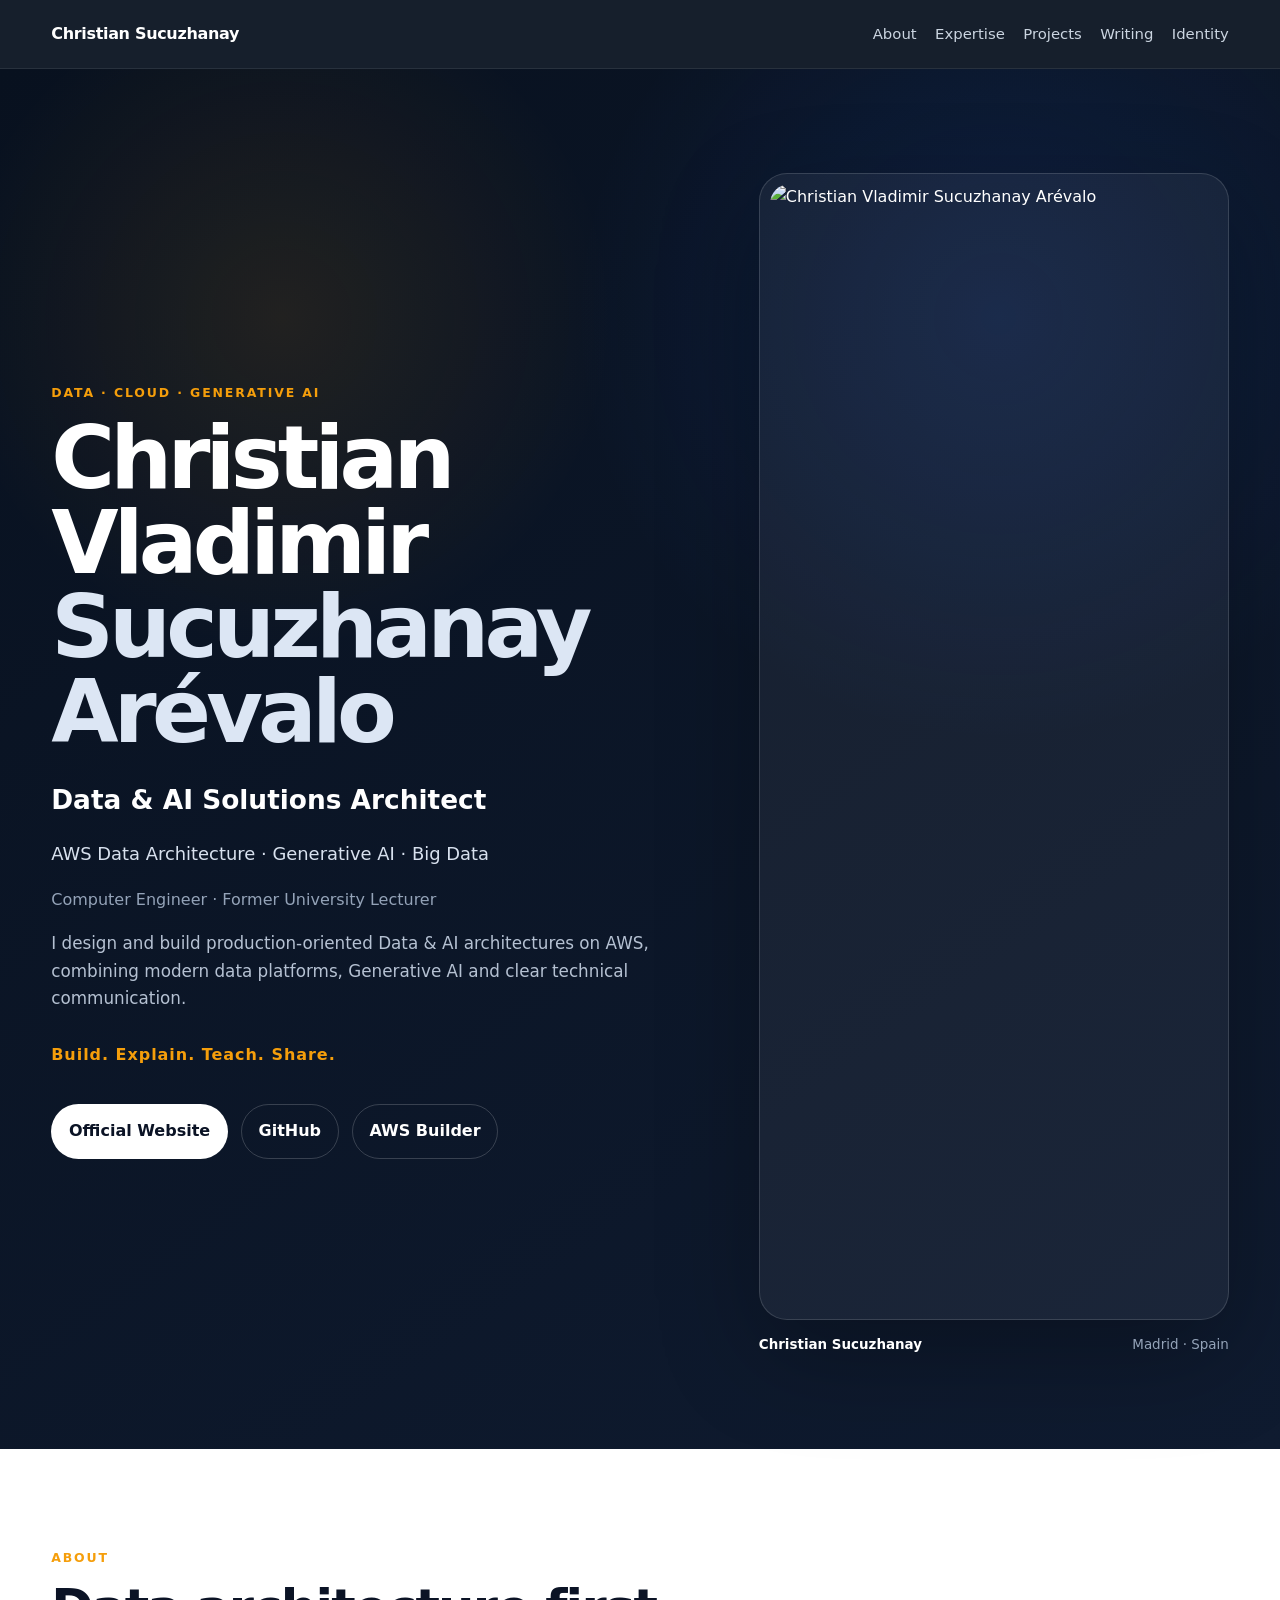
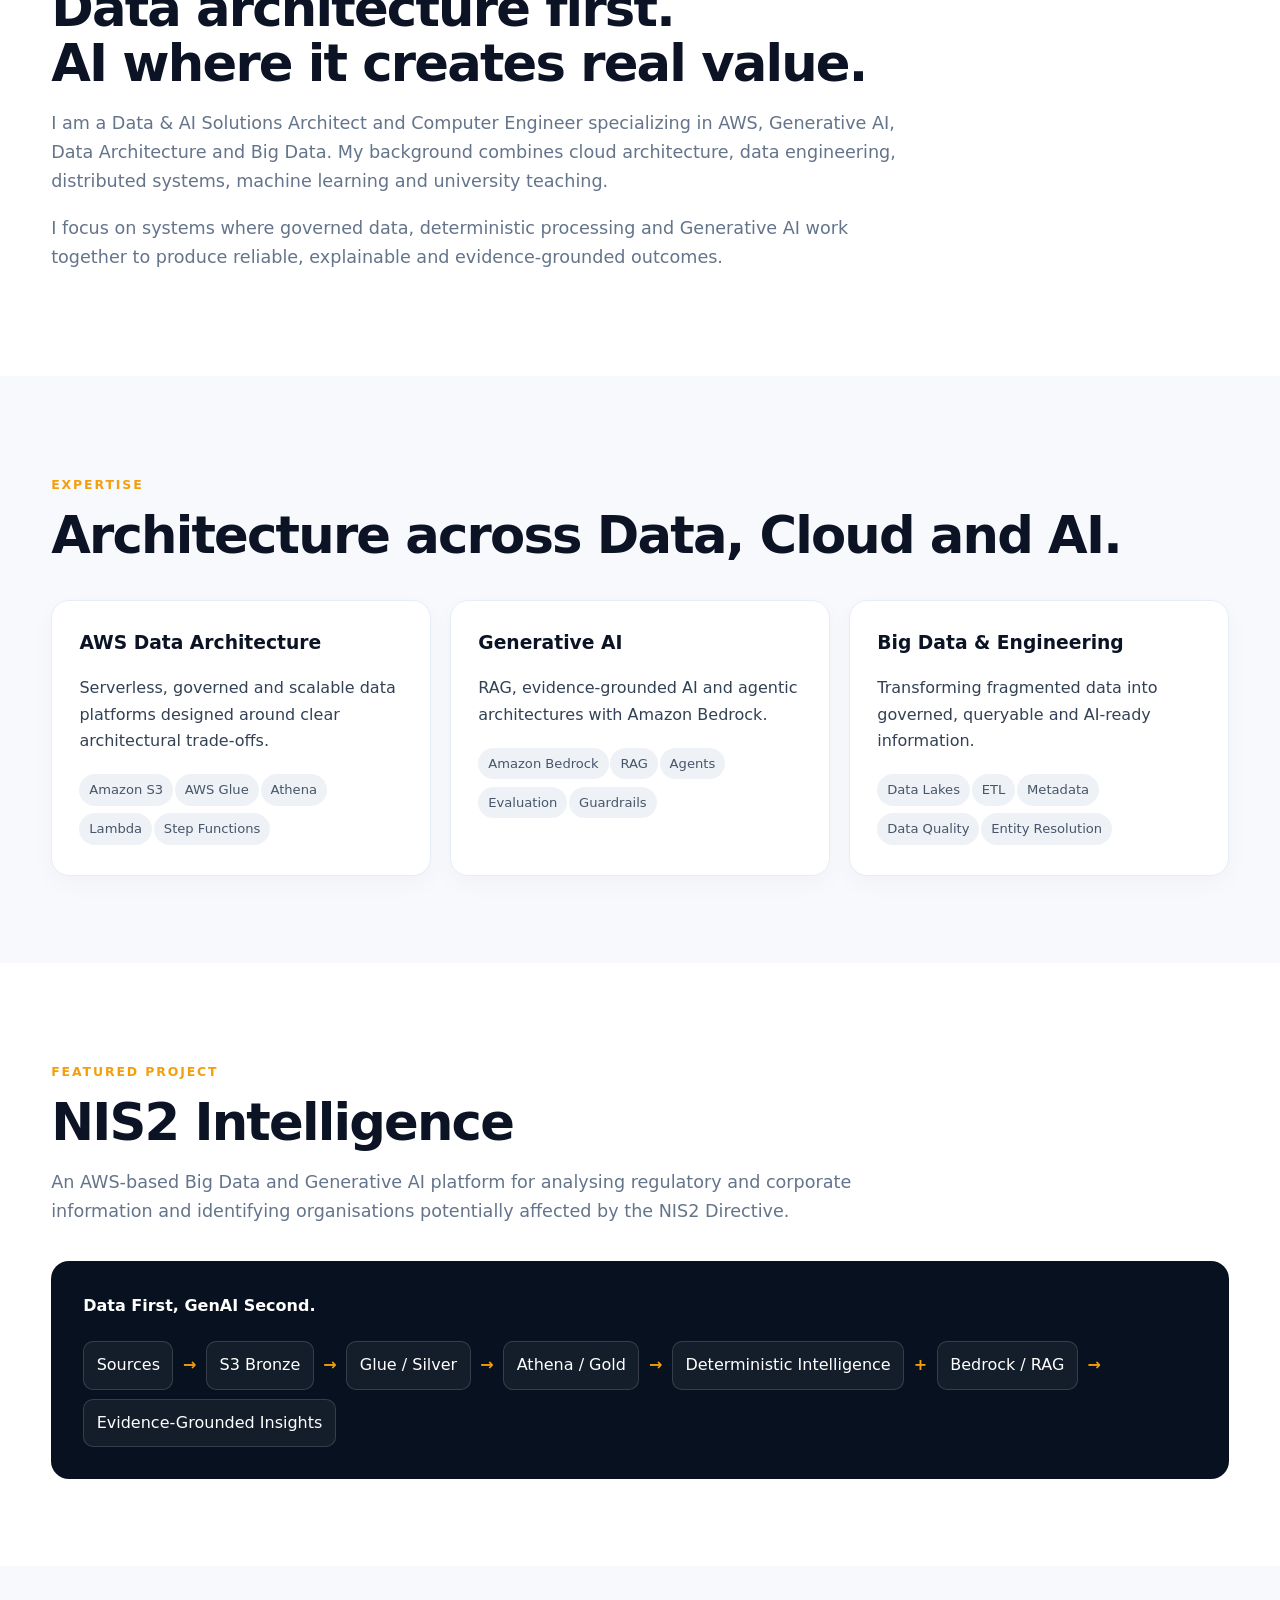
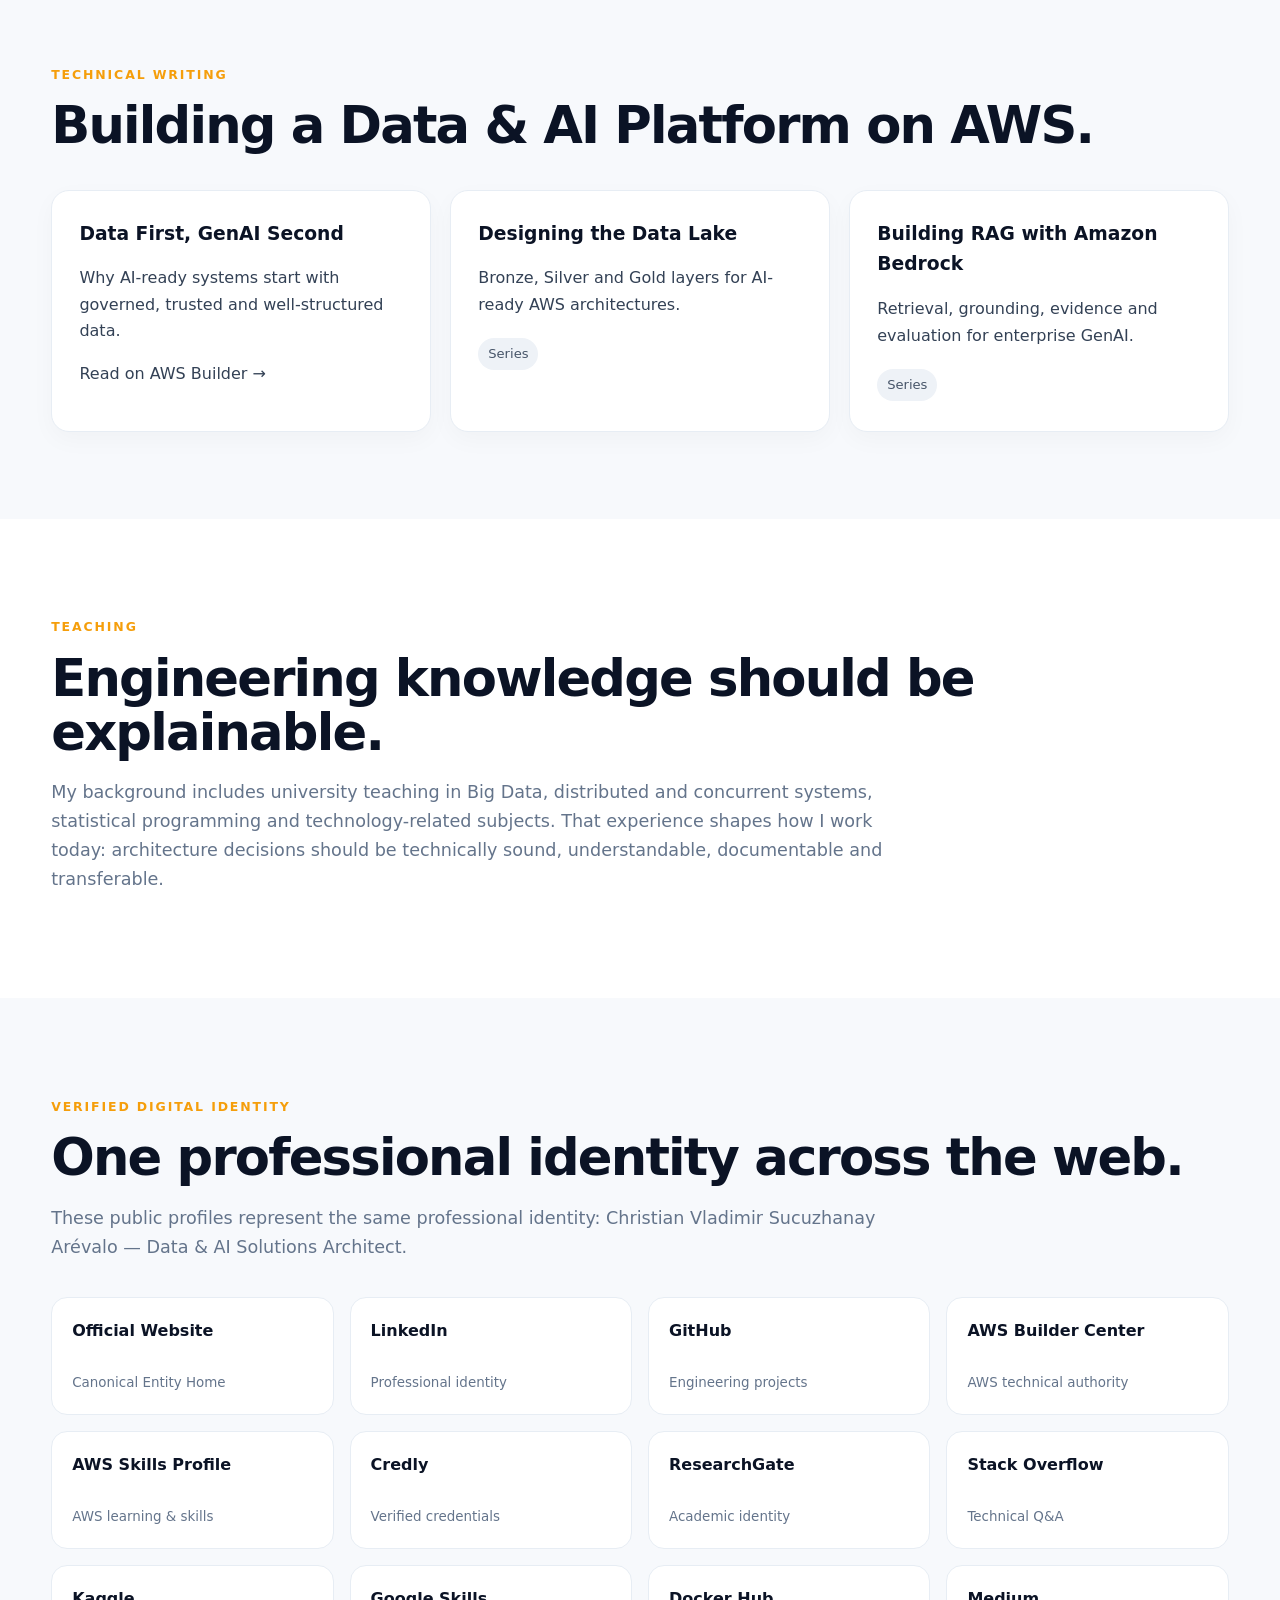
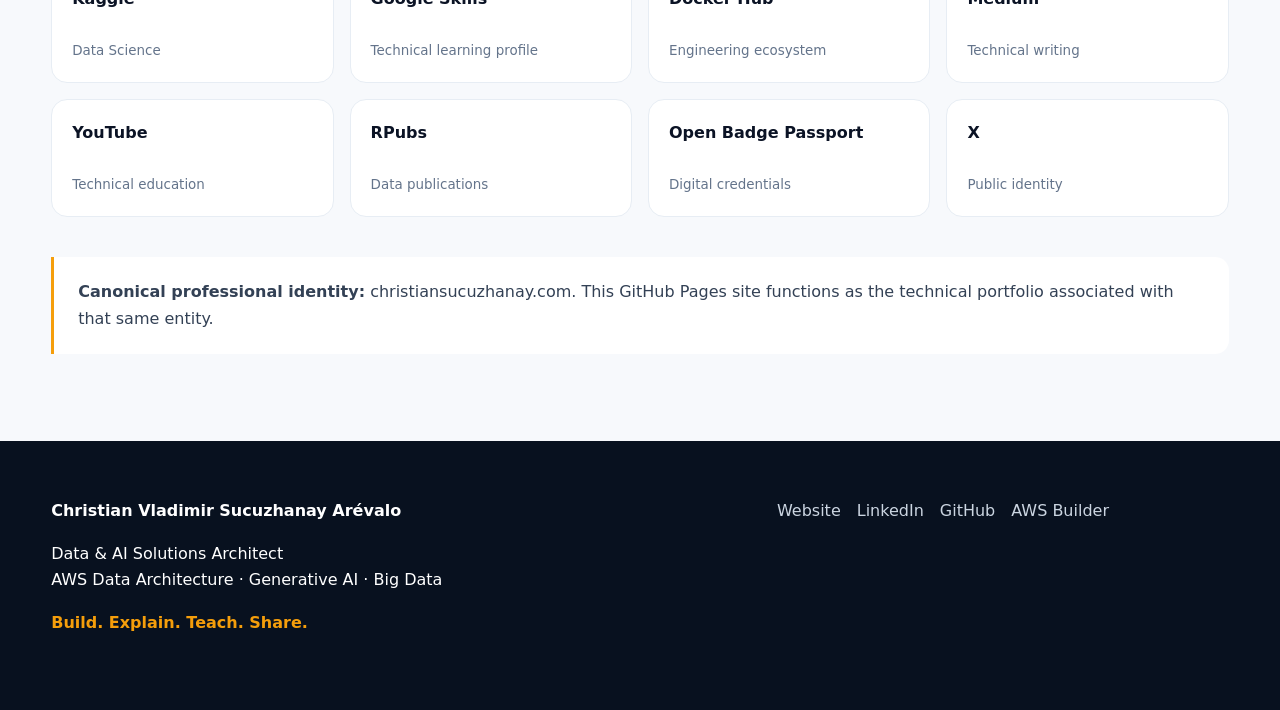
==== index.html @ d680e7bc "feat: build unified Data & AI identity homepage" ====
<!DOCTYPE html>
<html lang="en">
<head>
  <meta charset="utf-8">
  <meta name="viewport" content="width=device-width, initial-scale=1">
  <title>Christian Vladimir Sucuzhanay Arévalo | Data & AI Solutions Architect</title>
  <meta name="description" content="Christian Vladimir Sucuzhanay Arévalo is a Data & AI Solutions Architect specializing in AWS Data Architecture, Generative AI, Amazon Bedrock, Big Data and Data Engineering.">
  <meta name="author" content="Christian Vladimir Sucuzhanay Arévalo">
  <meta name="robots" content="index,follow,max-image-preview:large,max-snippet:-1,max-video-preview:-1">
  <meta name="theme-color" content="#08111f">
  <link rel="canonical" href="https://sukuzhanay.github.io/">
  <link rel="me" href="https://christiansucuzhanay.com/">

  <meta property="og:type" content="profile">
  <meta property="og:title" content="Christian Vladimir Sucuzhanay Arévalo | Data & AI Solutions Architect">
  <meta property="og:description" content="AWS Data Architecture · Generative AI · Big Data · Data Engineering · Amazon Bedrock · RAG">
  <meta property="og:url" content="https://sukuzhanay.github.io/">
  <meta property="og:site_name" content="Christian Sucuzhanay — Data & AI Engineering">
  <meta property="og:image" content="https://github.com/sukuzhanay.png?size=1200">
  <meta property="og:image:alt" content="Christian Vladimir Sucuzhanay Arévalo">

  <meta name="twitter:card" content="summary_large_image">
  <meta name="twitter:title" content="Christian Vladimir Sucuzhanay Arévalo | Data & AI Solutions Architect">
  <meta name="twitter:description" content="AWS Data Architecture | Generative AI | Big Data | Former University Lecturer">
  <meta name="twitter:image" content="https://github.com/sukuzhanay.png?size=1200">

  <script type="application/ld+json">
  {
    "@context": "https://schema.org",
    "@graph": [
      {
        "@type": "WebSite",
        "@id": "https://sukuzhanay.github.io/#website",
        "url": "https://sukuzhanay.github.io/",
        "name": "Christian Sucuzhanay — Data & AI Engineering",
        "description": "Technical portfolio of Christian Vladimir Sucuzhanay Arévalo focused on AWS, Data Architecture, Generative AI and Big Data.",
        "publisher": { "@id": "https://christiansucuzhanay.com/#person" }
      },
      {
        "@type": "ProfilePage",
        "@id": "https://sukuzhanay.github.io/#profilepage",
        "url": "https://sukuzhanay.github.io/",
        "name": "Christian Vladimir Sucuzhanay Arévalo — Data & AI Engineering Portfolio",
        "description": "Technical profile and engineering portfolio of Christian Vladimir Sucuzhanay Arévalo.",
        "dateModified": "2026-09-09",
        "mainEntity": { "@id": "https://christiansucuzhanay.com/#person" },
        "isPartOf": { "@id": "https://sukuzhanay.github.io/#website" }
      },
      {
        "@type": "Person",
        "@id": "https://christiansucuzhanay.com/#person",
        "name": "Christian Vladimir Sucuzhanay Arévalo",
        "alternateName": [
          "Christian Vladimir Sucuzhanay Arevalo",
          "Christian Sucuzhanay Arévalo",
          "Christian Sucuzhanay Arevalo",
          "Christian Vladimir Sucuzhanay",
          "Christian Sucuzhanay",
          "Christian V. Sucuzhanay"
        ],
        "url": "https://christiansucuzhanay.com/",
        "image": "https://github.com/sukuzhanay.png?size=1200",
        "jobTitle": "Data & AI Solutions Architect",
        "description": "Data & AI Solutions Architect and Computer Engineer specializing in AWS Data Architecture, Generative AI, Amazon Bedrock, Big Data and Data Engineering. Former University Lecturer.",
        "knowsAbout": [
          "Amazon Web Services",
          "AWS Data Architecture",
          "Generative AI",
          "Amazon Bedrock",
          "Retrieval-Augmented Generation",
          "Agentic AI",
          "Big Data",
          "Data Architecture",
          "Data Engineering",
          "Cloud Architecture",
          "Serverless Architecture",
          "Machine Learning",
          "Distributed Systems",
          "Data Lakes",
          "NIS2",
          "Regulatory Intelligence",
          "AI Governance"
        ],
        "sameAs": [
          "https://www.linkedin.com/in/sucuzhanay",
          "https://github.com/sukuzhanay",
          "https://builder.aws.com/community/@sucuzhanay",
          "https://skillsprofile.skillbuilder.aws/user/sucuzhanay",
          "https://www.credly.com/users/christian-vladimir-sucuzhanay-arevalo/badges/credly",
          "https://openbadgepassport.com/app/profile/230270",
          "https://www.researchgate.net/profile/Christian-Sucuzhanay-Arevalo",
          "https://www.kaggle.com/sukuzhanay",
          "https://stackoverflow.com/users/6025932/christian-vladimir-sucuzhanay",
          "https://www.skills.google/public_profiles/c094dd66-f266-4f77-a808-a0601b187009",
          "https://hub.docker.com/u/sukuzhanay",
          "https://rpubs.com/christian_sucuzhanay",
          "https://medium.com/@sukuzhanay",
          "https://x.com/sukuzhanay",
          "https://www.youtube.com/@ChristianSukuzhanay"
        ],
        "subjectOf": {
          "@type": "Article",
          "headline": "Data First, GenAI Second: Building AI-Ready Data on AWS",
          "url": "https://builder.aws.com/content/3J5AXToJRysJjuV39GAWCt1XKUw/data-first-genai-second-building-ai-ready-data-on-aws"
        }
      }
    ]
  }
  </script>

  <style>
    :root {
      --navy:#08111f; --navy2:#0f1b30; --ink:#0b1325; --text:#334155;
      --muted:#64748b; --line:#e7edf4; --soft:#f7f9fc; --white:#fff; --accent:#f59e0b;
      --radius:18px; --shadow:0 18px 55px rgba(8,17,31,.08);
    }
    *{box-sizing:border-box} html{scroll-behavior:smooth} body{margin:0;font-family:Inter,ui-sans-serif,system-ui,-apple-system,BlinkMacSystemFont,"Segoe UI",sans-serif;color:var(--text);background:var(--white);line-height:1.65}
    a{color:inherit;text-decoration:none} a:hover{text-decoration:underline;text-underline-offset:4px}.container{width:min(1180px,92%);margin:auto}
    .topbar{position:sticky;top:0;z-index:100;background:rgba(8,17,31,.94);backdrop-filter:blur(16px);border-bottom:1px solid rgba(255,255,255,.08)}
    .nav{min-height:68px;display:flex;align-items:center;justify-content:space-between;gap:2rem}.brand{color:#fff;font-weight:800;letter-spacing:-.02em}.nav-links{display:flex;gap:1.15rem;color:#cbd5e1;font-size:.93rem}
    .hero{color:#fff;background:radial-gradient(circle at 78% 18%,rgba(37,99,235,.14),transparent 28%),radial-gradient(circle at 22% 18%,rgba(245,158,11,.10),transparent 22%),linear-gradient(145deg,#08111f,#0f1b30);padding:6.5rem 0 5.8rem}
    .hero-grid{display:grid;grid-template-columns:1.15fr .85fr;gap:5rem;align-items:center}.eyebrow,.section-label{color:var(--accent);font-size:.78rem;font-weight:800;letter-spacing:.15em;text-transform:uppercase}
    h1{margin:.8rem 0 1.5rem;font-size:clamp(3.2rem,6.8vw,6.4rem);line-height:.97;letter-spacing:-.055em}h1 span{color:#dce6f4}.hero-title{margin:0;font-size:1.65rem;font-weight:800}.hero-specialisms{font-size:1.12rem;color:#d8e1ee}.hero-context{color:#94a3b8}.hero-intro{max-width:720px;color:#b5c1d2;font-size:1.05rem}.tagline{margin-top:1.8rem;color:var(--accent);font-weight:800;letter-spacing:.06em}
    .actions{display:flex;flex-wrap:wrap;gap:.8rem;margin-top:2.2rem}.btn{display:inline-flex;align-items:center;padding:.85rem 1.05rem;border-radius:999px;font-weight:750;border:1px solid rgba(255,255,255,.18)}.primary{background:#fff;color:var(--ink)}.secondary{color:#fff}
    .portrait{max-width:470px;justify-self:end}.portrait-frame{padding:10px;border-radius:28px;background:rgba(255,255,255,.05);border:1px solid rgba(255,255,255,.14);box-shadow:0 35px 100px rgba(0,0,0,.28)}.portrait-frame img{width:100%;aspect-ratio:4/5;object-fit:cover;object-position:center;border-radius:20px;display:block}.caption{display:flex;justify-content:space-between;margin-top:.9rem;font-size:.84rem;color:#94a3b8}.caption strong{color:#fff}
    section{padding:5.4rem 0}.soft{background:var(--soft)}h2{margin:.55rem 0 1.2rem;color:var(--ink);font-size:clamp(2rem,4vw,3.3rem);line-height:1.06;letter-spacing:-.035em}.lead{max-width:860px;color:var(--muted);font-size:1.1rem}
    .grid3{display:grid;grid-template-columns:repeat(3,1fr);gap:1.2rem;margin-top:2.4rem}.card{background:#fff;border:1px solid var(--line);border-radius:var(--radius);padding:1.7rem;box-shadow:0 8px 25px rgba(8,17,31,.03)}.card h3{margin:0 0 .7rem;color:var(--ink)}.pill{display:inline-block;margin:.22rem .12rem .22rem 0;padding:.32rem .62rem;border-radius:999px;background:#eef2f7;color:#475569;font-size:.82rem}
    .architecture{margin-top:2.2rem;padding:2rem;border-radius:var(--radius);background:var(--navy);color:#fff}.pipeline{display:flex;flex-wrap:wrap;align-items:center;gap:.6rem;margin-top:1.35rem}.node{padding:.62rem .78rem;border:1px solid rgba(255,255,255,.15);border-radius:10px;background:rgba(255,255,255,.05)}.arrow{color:var(--accent);font-weight:900}
    .identity-grid{display:grid;grid-template-columns:repeat(4,1fr);gap:1rem;margin-top:2.2rem}.identity-grid a{min-height:118px;padding:1.25rem;display:flex;flex-direction:column;justify-content:space-between;background:#fff;border:1px solid var(--line);border-radius:16px;transition:.16s ease}.identity-grid a:hover{transform:translateY(-3px);box-shadow:var(--shadow);text-decoration:none}.identity-grid strong{color:var(--ink)}.identity-grid span{color:var(--muted);font-size:.84rem}
    .identity-note{margin-top:2.5rem;padding:1.4rem 1.5rem;border-left:3px solid var(--accent);background:#fff;border-radius:0 14px 14px 0}
    footer{padding:3.6rem 0;background:#08111f;color:#fff}.footer-grid{display:grid;grid-template-columns:1.2fr .8fr;gap:3rem}.footer-links{display:flex;flex-wrap:wrap;gap:1rem;color:#cbd5e1}
    @media(max-width:900px){.hero-grid,.grid3,.identity-grid,.footer-grid{grid-template-columns:1fr}.portrait{justify-self:start;max-width:420px}.nav-links{display:none}.hero{padding-top:4.5rem}}
  </style>
</head>
<body>
<header class="topbar">
  <div class="container nav">
    <a class="brand" href="https://christiansucuzhanay.com/" rel="me">Christian Sucuzhanay</a>
    <nav class="nav-links" aria-label="Primary navigation">
      <a href="#about">About</a><a href="#expertise">Expertise</a><a href="#projects">Projects</a><a href="#writing">Writing</a><a href="#identity">Identity</a>
    </nav>
  </div>
</header>

<main>
<section class="hero">
  <div class="container hero-grid">
    <div>
      <p class="eyebrow">Data · Cloud · Generative AI</p>
      <h1>Christian Vladimir<br><span>Sucuzhanay Arévalo</span></h1>
      <p class="hero-title">Data & AI Solutions Architect</p>
      <p class="hero-specialisms">AWS Data Architecture · Generative AI · Big Data</p>
      <p class="hero-context">Computer Engineer · Former University Lecturer</p>
      <p class="hero-intro">I design and build production-oriented Data & AI architectures on AWS, combining modern data platforms, Generative AI and clear technical communication.</p>
      <p class="tagline">Build. Explain. Teach. Share.</p>
      <div class="actions">
        <a class="btn primary" href="https://christiansucuzhanay.com/" rel="me">Official Website</a>
        <a class="btn secondary" href="https://github.com/sukuzhanay" rel="me">GitHub</a>
        <a class="btn secondary" href="https://builder.aws.com/community/@sucuzhanay" rel="me">AWS Builder</a>
      </div>
    </div>
    <aside class="portrait" aria-label="Profile portrait">
      <div class="portrait-frame"><img src="https://github.com/sukuzhanay.png?size=900" alt="Christian Vladimir Sucuzhanay Arévalo" width="900" height="1125" fetchpriority="high" decoding="async"></div>
      <div class="caption"><strong>Christian Sucuzhanay</strong><span>Madrid · Spain</span></div>
    </aside>
  </div>
</section>

<section id="about">
  <div class="container">
    <p class="section-label">About</p>
    <h2>Data architecture first.<br>AI where it creates real value.</h2>
    <p class="lead">I am a Data & AI Solutions Architect and Computer Engineer specializing in AWS, Generative AI, Data Architecture and Big Data. My background combines cloud architecture, data engineering, distributed systems, machine learning and university teaching.</p>
    <p class="lead">I focus on systems where governed data, deterministic processing and Generative AI work together to produce reliable, explainable and evidence-grounded outcomes.</p>
  </div>
</section>

<section id="expertise" class="soft">
  <div class="container">
    <p class="section-label">Expertise</p>
    <h2>Architecture across Data, Cloud and AI.</h2>
    <div class="grid3">
      <article class="card"><h3>AWS Data Architecture</h3><p>Serverless, governed and scalable data platforms designed around clear architectural trade-offs.</p><span class="pill">Amazon S3</span><span class="pill">AWS Glue</span><span class="pill">Athena</span><span class="pill">Lambda</span><span class="pill">Step Functions</span></article>
      <article class="card"><h3>Generative AI</h3><p>RAG, evidence-grounded AI and agentic architectures with Amazon Bedrock.</p><span class="pill">Amazon Bedrock</span><span class="pill">RAG</span><span class="pill">Agents</span><span class="pill">Evaluation</span><span class="pill">Guardrails</span></article>
      <article class="card"><h3>Big Data & Engineering</h3><p>Transforming fragmented data into governed, queryable and AI-ready information.</p><span class="pill">Data Lakes</span><span class="pill">ETL</span><span class="pill">Metadata</span><span class="pill">Data Quality</span><span class="pill">Entity Resolution</span></article>
    </div>
  </div>
</section>

<section id="projects">
  <div class="container">
    <p class="section-label">Featured Project</p>
    <h2>NIS2 Intelligence</h2>
    <p class="lead">An AWS-based Big Data and Generative AI platform for analysing regulatory and corporate information and identifying organisations potentially affected by the NIS2 Directive.</p>
    <div class="architecture"><strong>Data First, GenAI Second.</strong><div class="pipeline"><span class="node">Sources</span><span class="arrow">→</span><span class="node">S3 Bronze</span><span class="arrow">→</span><span class="node">Glue / Silver</span><span class="arrow">→</span><span class="node">Athena / Gold</span><span class="arrow">→</span><span class="node">Deterministic Intelligence</span><span class="arrow">+</span><span class="node">Bedrock / RAG</span><span class="arrow">→</span><span class="node">Evidence-Grounded Insights</span></div></div>
  </div>
</section>

<section id="writing" class="soft">
  <div class="container">
    <p class="section-label">Technical Writing</p>
    <h2>Building a Data & AI Platform on AWS.</h2>
    <div class="grid3">
      <article class="card"><h3>Data First, GenAI Second</h3><p>Why AI-ready systems start with governed, trusted and well-structured data.</p><a href="https://builder.aws.com/content/3J5AXToJRysJjuV39GAWCt1XKUw/data-first-genai-second-building-ai-ready-data-on-aws">Read on AWS Builder →</a></article>
      <article class="card"><h3>Designing the Data Lake</h3><p>Bronze, Silver and Gold layers for AI-ready AWS architectures.</p><span class="pill">Series</span></article>
      <article class="card"><h3>Building RAG with Amazon Bedrock</h3><p>Retrieval, grounding, evidence and evaluation for enterprise GenAI.</p><span class="pill">Series</span></article>
    </div>
  </div>
</section>

<section>
  <div class="container">
    <p class="section-label">Teaching</p>
    <h2>Engineering knowledge should be explainable.</h2>
    <p class="lead">My background includes university teaching in Big Data, distributed and concurrent systems, statistical programming and technology-related subjects. That experience shapes how I work today: architecture decisions should be technically sound, understandable, documentable and transferable.</p>
  </div>
</section>

<section id="identity" class="soft">
  <div class="container">
    <p class="section-label">Verified Digital Identity</p>
    <h2>One professional identity across the web.</h2>
    <p class="lead">These public profiles represent the same professional identity: Christian Vladimir Sucuzhanay Arévalo — Data & AI Solutions Architect.</p>
    <div class="identity-grid">
      <a href="https://christiansucuzhanay.com/" rel="me"><strong>Official Website</strong><span>Canonical Entity Home</span></a>
      <a href="https://www.linkedin.com/in/sucuzhanay" rel="me"><strong>LinkedIn</strong><span>Professional identity</span></a>
      <a href="https://github.com/sukuzhanay" rel="me"><strong>GitHub</strong><span>Engineering projects</span></a>
      <a href="https://builder.aws.com/community/@sucuzhanay" rel="me"><strong>AWS Builder Center</strong><span>AWS technical authority</span></a>
      <a href="https://skillsprofile.skillbuilder.aws/user/sucuzhanay" rel="me"><strong>AWS Skills Profile</strong><span>AWS learning & skills</span></a>
      <a href="https://www.credly.com/users/christian-vladimir-sucuzhanay-arevalo/badges/credly" rel="me"><strong>Credly</strong><span>Verified credentials</span></a>
      <a href="https://www.researchgate.net/profile/Christian-Sucuzhanay-Arevalo" rel="me"><strong>ResearchGate</strong><span>Academic identity</span></a>
      <a href="https://stackoverflow.com/users/6025932/christian-vladimir-sucuzhanay" rel="me"><strong>Stack Overflow</strong><span>Technical Q&A</span></a>
      <a href="https://www.kaggle.com/sukuzhanay" rel="me"><strong>Kaggle</strong><span>Data Science</span></a>
      <a href="https://www.skills.google/public_profiles/c094dd66-f266-4f77-a808-a0601b187009" rel="me"><strong>Google Skills</strong><span>Technical learning profile</span></a>
      <a href="https://hub.docker.com/u/sukuzhanay" rel="me"><strong>Docker Hub</strong><span>Engineering ecosystem</span></a>
      <a href="https://medium.com/@sukuzhanay" rel="me"><strong>Medium</strong><span>Technical writing</span></a>
      <a href="https://www.youtube.com/@ChristianSukuzhanay" rel="me"><strong>YouTube</strong><span>Technical education</span></a>
      <a href="https://rpubs.com/christian_sucuzhanay" rel="me"><strong>RPubs</strong><span>Data publications</span></a>
      <a href="https://openbadgepassport.com/app/profile/230270" rel="me"><strong>Open Badge Passport</strong><span>Digital credentials</span></a>
      <a href="https://x.com/sukuzhanay" rel="me"><strong>X</strong><span>Public identity</span></a>
    </div>
    <div class="identity-note"><strong>Canonical professional identity:</strong> <a href="https://christiansucuzhanay.com/" rel="me">christiansucuzhanay.com</a>. This GitHub Pages site functions as the technical portfolio associated with that same entity.</div>
  </div>
</section>
</main>

<footer>
  <div class="container footer-grid">
    <div><strong>Christian Vladimir Sucuzhanay Arévalo</strong><p>Data & AI Solutions Architect<br>AWS Data Architecture · Generative AI · Big Data</p><p style="color:#f59e0b;font-weight:800">Build. Explain. Teach. Share.</p></div>
    <div class="footer-links"><a href="https://christiansucuzhanay.com/" rel="me">Website</a><a href="https://www.linkedin.com/in/sucuzhanay" rel="me">LinkedIn</a><a href="https://github.com/sukuzhanay" rel="me">GitHub</a><a href="https://builder.aws.com/community/@sucuzhanay" rel="me">AWS Builder</a></div>
  </div>
</footer>
</body>
</html>
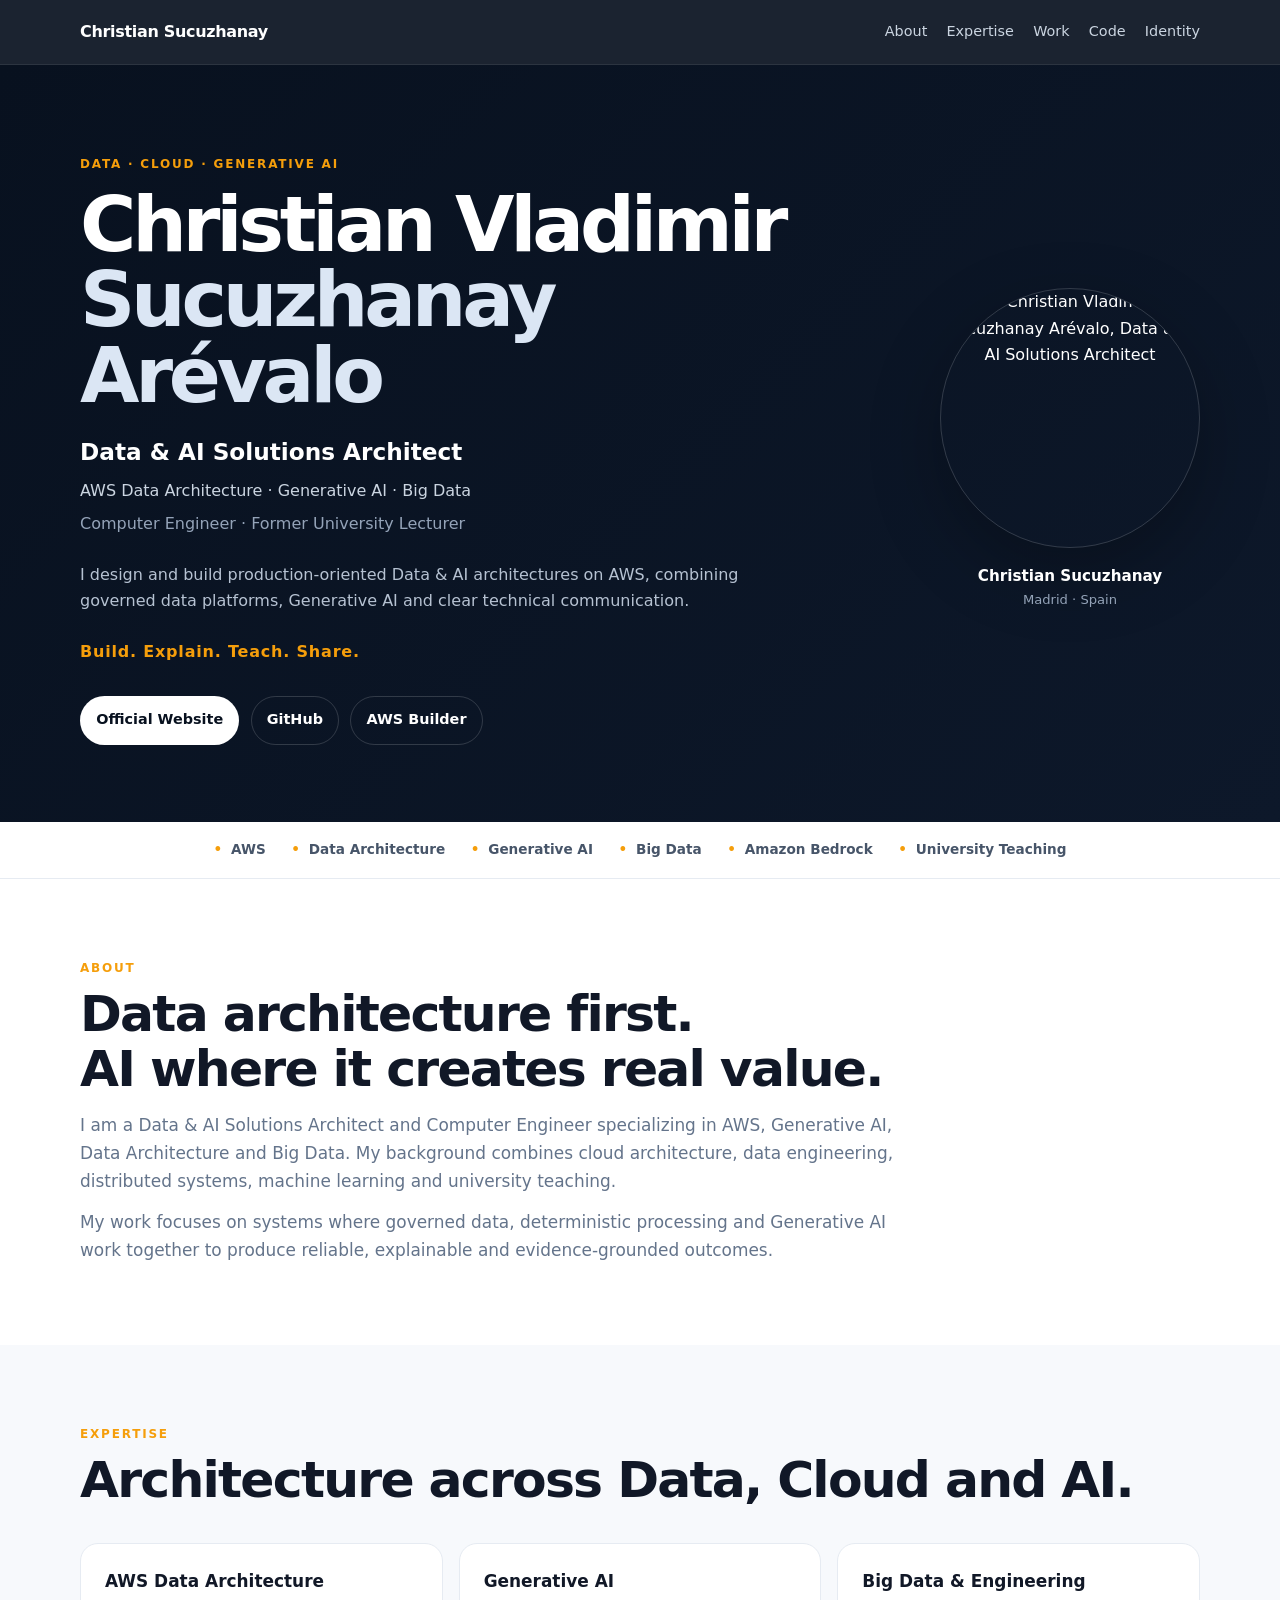
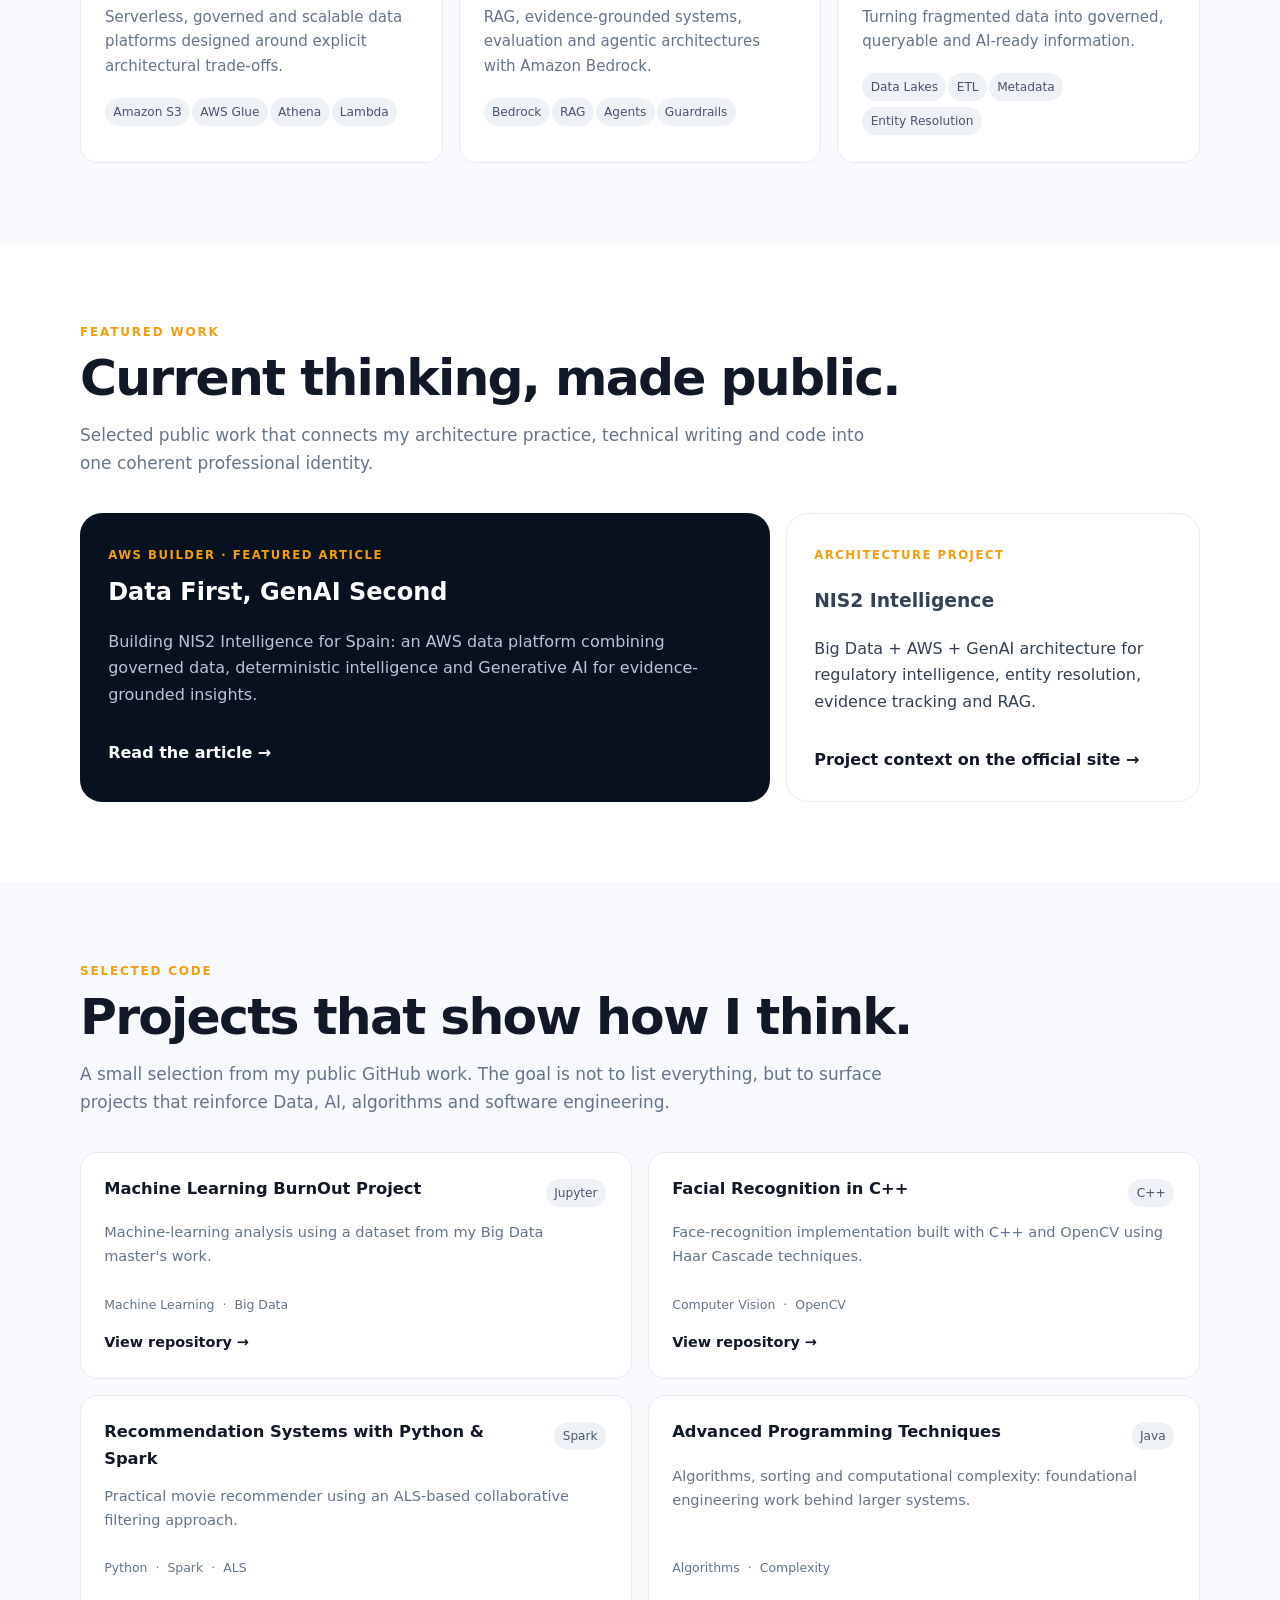
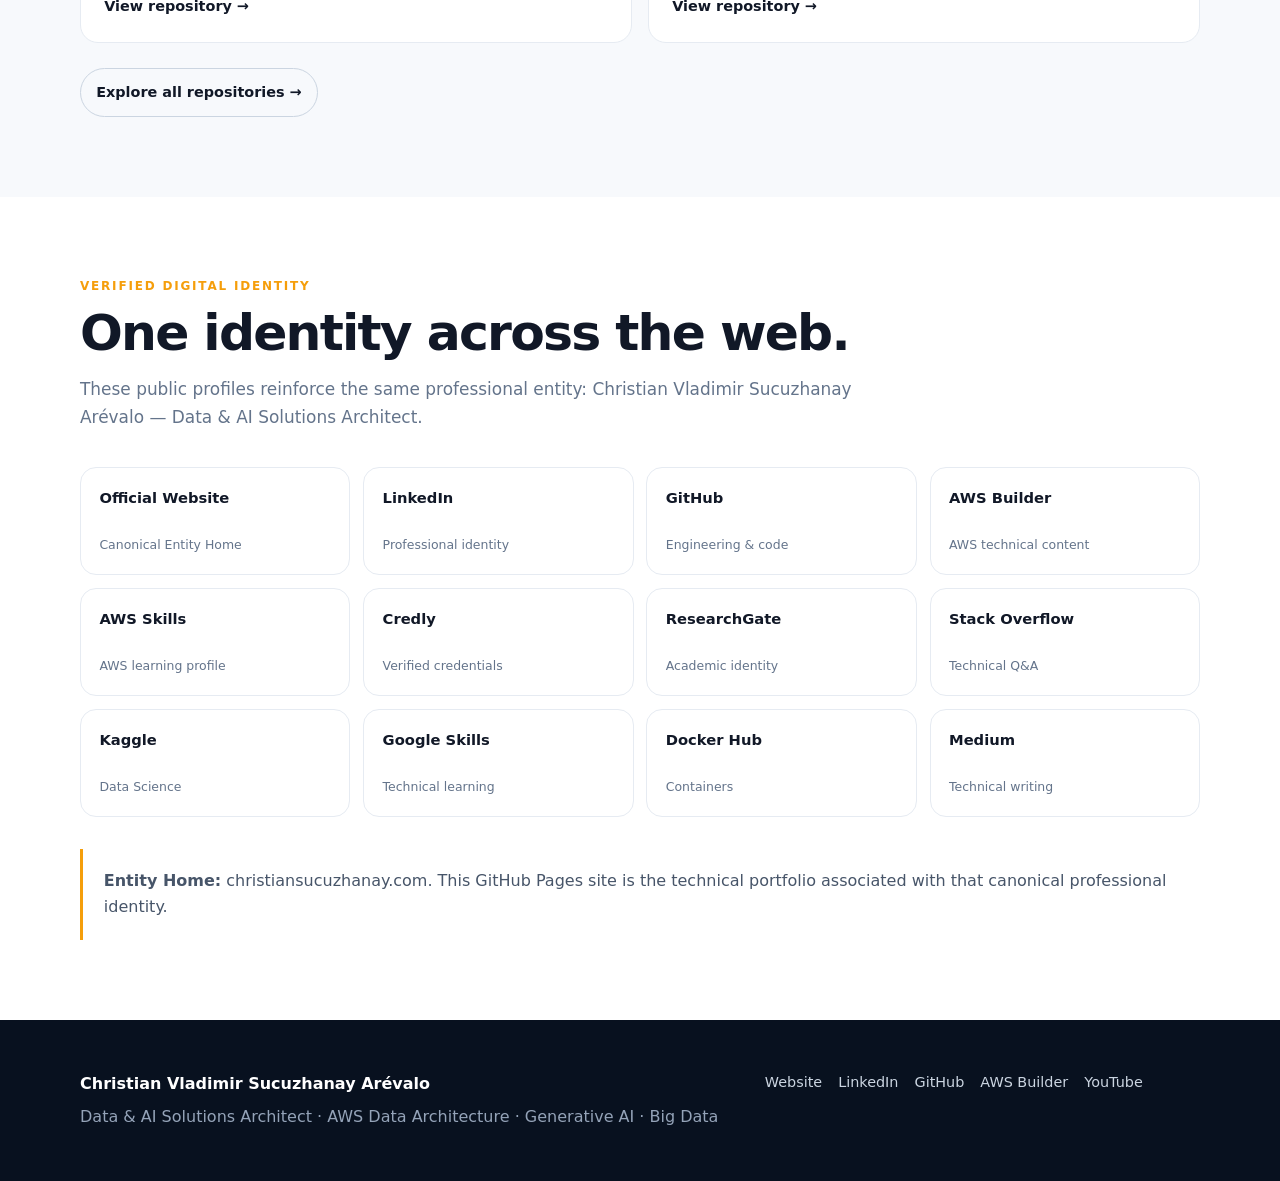
==== commit 34f64b6d: "feat: refine portfolio for entity SEO and cross-link authority" ====
--- a/index.html
+++ b/index.html
@@ -4,25 +4,28 @@
   <meta charset="utf-8">
   <meta name="viewport" content="width=device-width, initial-scale=1">
   <title>Christian Vladimir Sucuzhanay Arévalo | Data & AI Solutions Architect</title>
-  <meta name="description" content="Christian Vladimir Sucuzhanay Arévalo is a Data & AI Solutions Architect specializing in AWS Data Architecture, Generative AI, Amazon Bedrock, Big Data and Data Engineering.">
+  <meta name="description" content="Technical portfolio of Christian Vladimir Sucuzhanay Arévalo, Data & AI Solutions Architect focused on AWS Data Architecture, Generative AI, Amazon Bedrock, Big Data and Data Engineering.">
   <meta name="author" content="Christian Vladimir Sucuzhanay Arévalo">
   <meta name="robots" content="index,follow,max-image-preview:large,max-snippet:-1,max-video-preview:-1">
   <meta name="theme-color" content="#08111f">
+  <meta name="color-scheme" content="light dark">
+
   <link rel="canonical" href="https://sukuzhanay.github.io/">
   <link rel="me" href="https://christiansucuzhanay.com/">
+  <link rel="preconnect" href="https://avatars.githubusercontent.com" crossorigin>
 
   <meta property="og:type" content="profile">
   <meta property="og:title" content="Christian Vladimir Sucuzhanay Arévalo | Data & AI Solutions Architect">
-  <meta property="og:description" content="AWS Data Architecture · Generative AI · Big Data · Data Engineering · Amazon Bedrock · RAG">
+  <meta property="og:description" content="AWS Data Architecture · Generative AI · Big Data · Data Engineering">
   <meta property="og:url" content="https://sukuzhanay.github.io/">
   <meta property="og:site_name" content="Christian Sucuzhanay — Data & AI Engineering">
-  <meta property="og:image" content="https://github.com/sukuzhanay.png?size=1200">
+  <meta property="og:image" content="https://avatars.githubusercontent.com/u/17354471?v=4">
   <meta property="og:image:alt" content="Christian Vladimir Sucuzhanay Arévalo">
 
   <meta name="twitter:card" content="summary_large_image">
   <meta name="twitter:title" content="Christian Vladimir Sucuzhanay Arévalo | Data & AI Solutions Architect">
-  <meta name="twitter:description" content="AWS Data Architecture | Generative AI | Big Data | Former University Lecturer">
-  <meta name="twitter:image" content="https://github.com/sukuzhanay.png?size=1200">
+  <meta name="twitter:description" content="AWS Data Architecture · Generative AI · Big Data · Former University Lecturer">
+  <meta name="twitter:image" content="https://avatars.githubusercontent.com/u/17354471?v=4">
 
   <script type="application/ld+json">
   {
@@ -41,10 +44,38 @@
         "@id": "https://sukuzhanay.github.io/#profilepage",
         "url": "https://sukuzhanay.github.io/",
         "name": "Christian Vladimir Sucuzhanay Arévalo — Data & AI Engineering Portfolio",
-        "description": "Technical profile and engineering portfolio of Christian Vladimir Sucuzhanay Arévalo.",
+        "description": "Technical profile and selected engineering work of Christian Vladimir Sucuzhanay Arévalo.",
         "dateModified": "2026-09-09",
         "mainEntity": { "@id": "https://christiansucuzhanay.com/#person" },
-        "isPartOf": { "@id": "https://sukuzhanay.github.io/#website" }
+        "isPartOf": { "@id": "https://sukuzhanay.github.io/#website" },
+        "hasPart": [
+          {
+            "@type": "Article",
+            "headline": "Data First, GenAI Second: Building AI-Ready Data on AWS",
+            "url": "https://builder.aws.com/content/3J5AXToJRysJjuV39GAWCt1XKUw/data-first-genai-second-building-ai-ready-data-on-aws",
+            "author": { "@id": "https://christiansucuzhanay.com/#person" }
+          },
+          {
+            "@type": "SoftwareSourceCode",
+            "name": "Machine Learning BurnOut Project",
+            "codeRepository": "https://github.com/sukuzhanay/Machine-Learning-BurnOut-Project",
+            "programmingLanguage": "Jupyter Notebook",
+            "creator": { "@id": "https://christiansucuzhanay.com/#person" }
+          },
+          {
+            "@type": "SoftwareSourceCode",
+            "name": "Facial Recognition in C++ with OpenCV",
+            "codeRepository": "https://github.com/sukuzhanay/Reconocimiento-Facial-en-C-",
+            "programmingLanguage": "C++",
+            "creator": { "@id": "https://christiansucuzhanay.com/#person" }
+          },
+          {
+            "@type": "SoftwareSourceCode",
+            "name": "Movie Recommendation Systems with Python and Spark",
+            "codeRepository": "https://github.com/sukuzhanay/Python-y-Spark-en-sistemas-de-recomendaci-n",
+            "creator": { "@id": "https://christiansucuzhanay.com/#person" }
+          }
+        ]
       },
       {
         "@type": "Person",
@@ -56,10 +87,11 @@
           "Christian Sucuzhanay Arevalo",
           "Christian Vladimir Sucuzhanay",
           "Christian Sucuzhanay",
-          "Christian V. Sucuzhanay"
+          "Christian V. Sucuzhanay",
+          "sukuzhanay"
         ],
         "url": "https://christiansucuzhanay.com/",
-        "image": "https://github.com/sukuzhanay.png?size=1200",
+        "image": "https://avatars.githubusercontent.com/u/17354471?v=4",
         "jobTitle": "Data & AI Solutions Architect",
         "description": "Data & AI Solutions Architect and Computer Engineer specializing in AWS Data Architecture, Generative AI, Amazon Bedrock, Big Data and Data Engineering. Former University Lecturer.",
         "knowsAbout": [
@@ -97,39 +129,110 @@
           "https://medium.com/@sukuzhanay",
           "https://x.com/sukuzhanay",
           "https://www.youtube.com/@ChristianSukuzhanay"
-        ],
-        "subjectOf": {
-          "@type": "Article",
-          "headline": "Data First, GenAI Second: Building AI-Ready Data on AWS",
-          "url": "https://builder.aws.com/content/3J5AXToJRysJjuV39GAWCt1XKUw/data-first-genai-second-building-ai-ready-data-on-aws"
-        }
+        ]
       }
     ]
   }
   </script>
 
   <style>
-    :root {
-      --navy:#08111f; --navy2:#0f1b30; --ink:#0b1325; --text:#334155;
-      --muted:#64748b; --line:#e7edf4; --soft:#f7f9fc; --white:#fff; --accent:#f59e0b;
-      --radius:18px; --shadow:0 18px 55px rgba(8,17,31,.08);
+    :root{
+      --navy:#08111f;--navy-2:#0d182a;--ink:#111827;--text:#334155;--muted:#64748b;
+      --soft:#f7f9fc;--line:#e6ebf2;--white:#fff;--accent:#f59e0b;--accent-soft:#fff7e6;
+      --radius:18px;--max:1120px;--shadow:0 18px 50px rgba(8,17,31,.07)
     }
-    *{box-sizing:border-box} html{scroll-behavior:smooth} body{margin:0;font-family:Inter,ui-sans-serif,system-ui,-apple-system,BlinkMacSystemFont,"Segoe UI",sans-serif;color:var(--text);background:var(--white);line-height:1.65}
-    a{color:inherit;text-decoration:none} a:hover{text-decoration:underline;text-underline-offset:4px}.container{width:min(1180px,92%);margin:auto}
-    .topbar{position:sticky;top:0;z-index:100;background:rgba(8,17,31,.94);backdrop-filter:blur(16px);border-bottom:1px solid rgba(255,255,255,.08)}
-    .nav{min-height:68px;display:flex;align-items:center;justify-content:space-between;gap:2rem}.brand{color:#fff;font-weight:800;letter-spacing:-.02em}.nav-links{display:flex;gap:1.15rem;color:#cbd5e1;font-size:.93rem}
-    .hero{color:#fff;background:radial-gradient(circle at 78% 18%,rgba(37,99,235,.14),transparent 28%),radial-gradient(circle at 22% 18%,rgba(245,158,11,.10),transparent 22%),linear-gradient(145deg,#08111f,#0f1b30);padding:6.5rem 0 5.8rem}
-    .hero-grid{display:grid;grid-template-columns:1.15fr .85fr;gap:5rem;align-items:center}.eyebrow,.section-label{color:var(--accent);font-size:.78rem;font-weight:800;letter-spacing:.15em;text-transform:uppercase}
-    h1{margin:.8rem 0 1.5rem;font-size:clamp(3.2rem,6.8vw,6.4rem);line-height:.97;letter-spacing:-.055em}h1 span{color:#dce6f4}.hero-title{margin:0;font-size:1.65rem;font-weight:800}.hero-specialisms{font-size:1.12rem;color:#d8e1ee}.hero-context{color:#94a3b8}.hero-intro{max-width:720px;color:#b5c1d2;font-size:1.05rem}.tagline{margin-top:1.8rem;color:var(--accent);font-weight:800;letter-spacing:.06em}
-    .actions{display:flex;flex-wrap:wrap;gap:.8rem;margin-top:2.2rem}.btn{display:inline-flex;align-items:center;padding:.85rem 1.05rem;border-radius:999px;font-weight:750;border:1px solid rgba(255,255,255,.18)}.primary{background:#fff;color:var(--ink)}.secondary{color:#fff}
-    .portrait{max-width:470px;justify-self:end}.portrait-frame{padding:10px;border-radius:28px;background:rgba(255,255,255,.05);border:1px solid rgba(255,255,255,.14);box-shadow:0 35px 100px rgba(0,0,0,.28)}.portrait-frame img{width:100%;aspect-ratio:4/5;object-fit:cover;object-position:center;border-radius:20px;display:block}.caption{display:flex;justify-content:space-between;margin-top:.9rem;font-size:.84rem;color:#94a3b8}.caption strong{color:#fff}
-    section{padding:5.4rem 0}.soft{background:var(--soft)}h2{margin:.55rem 0 1.2rem;color:var(--ink);font-size:clamp(2rem,4vw,3.3rem);line-height:1.06;letter-spacing:-.035em}.lead{max-width:860px;color:var(--muted);font-size:1.1rem}
-    .grid3{display:grid;grid-template-columns:repeat(3,1fr);gap:1.2rem;margin-top:2.4rem}.card{background:#fff;border:1px solid var(--line);border-radius:var(--radius);padding:1.7rem;box-shadow:0 8px 25px rgba(8,17,31,.03)}.card h3{margin:0 0 .7rem;color:var(--ink)}.pill{display:inline-block;margin:.22rem .12rem .22rem 0;padding:.32rem .62rem;border-radius:999px;background:#eef2f7;color:#475569;font-size:.82rem}
-    .architecture{margin-top:2.2rem;padding:2rem;border-radius:var(--radius);background:var(--navy);color:#fff}.pipeline{display:flex;flex-wrap:wrap;align-items:center;gap:.6rem;margin-top:1.35rem}.node{padding:.62rem .78rem;border:1px solid rgba(255,255,255,.15);border-radius:10px;background:rgba(255,255,255,.05)}.arrow{color:var(--accent);font-weight:900}
-    .identity-grid{display:grid;grid-template-columns:repeat(4,1fr);gap:1rem;margin-top:2.2rem}.identity-grid a{min-height:118px;padding:1.25rem;display:flex;flex-direction:column;justify-content:space-between;background:#fff;border:1px solid var(--line);border-radius:16px;transition:.16s ease}.identity-grid a:hover{transform:translateY(-3px);box-shadow:var(--shadow);text-decoration:none}.identity-grid strong{color:var(--ink)}.identity-grid span{color:var(--muted);font-size:.84rem}
-    .identity-note{margin-top:2.5rem;padding:1.4rem 1.5rem;border-left:3px solid var(--accent);background:#fff;border-radius:0 14px 14px 0}
-    footer{padding:3.6rem 0;background:#08111f;color:#fff}.footer-grid{display:grid;grid-template-columns:1.2fr .8fr;gap:3rem}.footer-links{display:flex;flex-wrap:wrap;gap:1rem;color:#cbd5e1}
-    @media(max-width:900px){.hero-grid,.grid3,.identity-grid,.footer-grid{grid-template-columns:1fr}.portrait{justify-self:start;max-width:420px}.nav-links{display:none}.hero{padding-top:4.5rem}}
+    *{box-sizing:border-box}
+    html{scroll-behavior:smooth}
+    body{margin:0;font-family:Inter,ui-sans-serif,system-ui,-apple-system,BlinkMacSystemFont,"Segoe UI",sans-serif;color:var(--text);background:var(--white);line-height:1.65;-webkit-font-smoothing:antialiased}
+    a{color:inherit;text-decoration:none}
+    a:hover{text-decoration:none}
+    img{max-width:100%;display:block}
+    .container{width:min(var(--max),92%);margin:auto}
+
+    .topbar{position:sticky;top:0;z-index:50;background:rgba(8,17,31,.92);backdrop-filter:blur(14px);border-bottom:1px solid rgba(255,255,255,.08)}
+    .nav{min-height:64px;display:flex;align-items:center;justify-content:space-between;gap:2rem}
+    .brand{color:#fff;font-weight:760;letter-spacing:-.02em}
+    .nav-links{display:flex;gap:1.2rem;color:#cbd5e1;font-size:.9rem}
+    .nav-links a:hover,.footer-links a:hover{color:#fff}
+
+    .hero{background:linear-gradient(135deg,var(--navy),var(--navy-2));color:#fff;padding:5.6rem 0 4.8rem}
+    .hero-grid{display:grid;grid-template-columns:minmax(0,1.35fr) minmax(220px,.65fr);gap:4.5rem;align-items:center}
+    .eyebrow,.section-label{margin:0;color:var(--accent);font-size:.75rem;font-weight:800;letter-spacing:.15em;text-transform:uppercase}
+    h1{margin:.8rem 0 1.25rem;max-width:760px;font-size:clamp(3rem,6vw,5.5rem);line-height:.98;letter-spacing:-.055em;font-weight:820}
+    h1 span{color:#dbe6f4}
+    .hero-title{margin:0 0 .45rem;font-size:1.45rem;font-weight:760}
+    .hero-specialisms{margin:.2rem 0;color:#cbd5e1}
+    .hero-context{margin:.4rem 0 0;color:#94a3b8}
+    .hero-intro{max-width:720px;margin:1.5rem 0 0;color:#b6c2d2;font-size:1rem}
+    .tagline{margin:1.55rem 0 0;color:var(--accent);font-weight:800;letter-spacing:.05em}
+    .actions{display:flex;flex-wrap:wrap;gap:.7rem;margin-top:1.9rem}
+    .btn{display:inline-flex;align-items:center;justify-content:center;padding:.72rem .95rem;border-radius:999px;border:1px solid rgba(255,255,255,.16);font-size:.9rem;font-weight:700;transition:.16s ease}
+    .btn:hover{transform:translateY(-1px);border-color:rgba(255,255,255,.34)}
+    .btn-primary{background:#fff;color:var(--navy)}
+    .btn-secondary{color:#fff}
+
+    .portrait{justify-self:end;text-align:center}
+    .portrait img{width:260px;height:260px;object-fit:cover;border-radius:50%;border:1px solid rgba(255,255,255,.16);box-shadow:0 24px 70px rgba(0,0,0,.26)}
+    .portrait-caption{margin-top:1rem;color:#94a3b8;font-size:.82rem}
+    .portrait-caption strong{display:block;color:#fff;font-size:.95rem}
+
+    .signal-strip{border-bottom:1px solid var(--line);background:#fff}
+    .signals{display:flex;flex-wrap:wrap;justify-content:center;gap:.7rem 1.6rem;padding:1.05rem 0;color:#475569;font-size:.85rem;font-weight:650}
+    .signals span::before{content:"•";color:var(--accent);margin-right:.55rem}
+
+    section{padding:5rem 0}
+    .soft{background:var(--soft)}
+    h2{margin:.55rem 0 1rem;color:var(--ink);font-size:clamp(2rem,4vw,3.15rem);line-height:1.08;letter-spacing:-.035em}
+    .lead{max-width:820px;margin:0;color:var(--muted);font-size:1.06rem}
+    .lead + .lead{margin-top:.8rem}
+
+    .grid3{display:grid;grid-template-columns:repeat(3,1fr);gap:1rem;margin-top:2.2rem}
+    .card{background:#fff;border:1px solid var(--line);border-radius:var(--radius);padding:1.5rem;transition:.16s ease}
+    .card:hover{transform:translateY(-2px);box-shadow:var(--shadow)}
+    .card h3{margin:0 0 .55rem;color:var(--ink);font-size:1.06rem}
+    .card p{margin:0;color:var(--muted);font-size:.94rem}
+    .pills{margin-top:1rem}
+    .pill{display:inline-block;margin:.18rem .12rem .18rem 0;padding:.25rem .52rem;border-radius:999px;background:#eef2f7;color:#475569;font-size:.76rem}
+
+    .featured{margin-top:2.2rem;display:grid;grid-template-columns:1.25fr .75fr;gap:1rem}
+    .feature-main,.feature-side{border:1px solid var(--line);border-radius:22px;background:#fff;padding:1.7rem}
+    .feature-main{background:var(--navy);color:#fff;border-color:transparent}
+    .feature-main h3{margin:.35rem 0 .7rem;font-size:1.5rem}
+    .feature-main p{color:#b9c5d6}
+    .feature-kicker{color:var(--accent);font-size:.73rem;font-weight:800;letter-spacing:.13em;text-transform:uppercase}
+    .feature-link{display:inline-flex;margin-top:1rem;font-weight:760}
+    .feature-main .feature-link{color:#fff}
+    .feature-side .feature-link{color:var(--ink)}
+
+    .code-grid{display:grid;grid-template-columns:repeat(2,1fr);gap:1rem;margin-top:2.2rem}
+    .repo-card{border:1px solid var(--line);border-radius:18px;background:#fff;padding:1.45rem;display:flex;flex-direction:column;min-height:210px}
+    .repo-top{display:flex;justify-content:space-between;gap:1rem;align-items:flex-start}
+    .repo-card h3{margin:0;color:var(--ink);font-size:1.02rem}
+    .repo-card p{margin:.65rem 0;color:var(--muted);font-size:.91rem}
+    .repo-meta{margin-top:auto;padding-top:1rem;display:flex;flex-wrap:wrap;gap:.5rem;color:#64748b;font-size:.78rem}
+    .repo-link{margin-top:1rem;color:var(--ink);font-weight:760;font-size:.9rem}
+    .repo-card:hover{box-shadow:var(--shadow);transform:translateY(-2px);transition:.16s ease}
+
+    .identity-grid{display:grid;grid-template-columns:repeat(4,1fr);gap:.8rem;margin-top:2.2rem}
+    .identity-link{min-height:108px;border:1px solid var(--line);border-radius:16px;background:#fff;padding:1.15rem;display:flex;flex-direction:column;justify-content:space-between;transition:.16s ease}
+    .identity-link:hover{transform:translateY(-2px);box-shadow:var(--shadow)}
+    .identity-link strong{color:var(--ink);font-size:.92rem}
+    .identity-link span{color:var(--muted);font-size:.78rem}
+    .entity-note{margin-top:2rem;padding:1.2rem 1.3rem;border-left:3px solid var(--accent);background:#fff;border-radius:0 14px 14px 0;color:#475569}
+
+    footer{padding:3.2rem 0;background:var(--navy);color:#fff}
+    .footer-grid{display:grid;grid-template-columns:1.2fr .8fr;gap:2rem}
+    .footer-grid p{color:#94a3b8;margin:.4rem 0 0}
+    .footer-links{display:flex;flex-wrap:wrap;align-content:flex-start;gap:.9rem 1rem;color:#cbd5e1;font-size:.9rem}
+
+    @media(max-width:900px){
+      .hero-grid,.featured,.grid3,.code-grid,.footer-grid{grid-template-columns:1fr}
+      .identity-grid{grid-template-columns:repeat(2,1fr)}
+      .portrait{justify-self:start}.portrait img{width:190px;height:190px}
+      .nav-links{display:none}.hero{padding:4.2rem 0 3.8rem}
+    }
+    @media(max-width:560px){.identity-grid{grid-template-columns:1fr}.signals{justify-content:flex-start}.portrait{margin-top:1rem}}
+    @media(prefers-reduced-motion:reduce){*{scroll-behavior:auto!important;transition:none!important}}
   </style>
 </head>
 <body>
@@ -137,117 +240,174 @@
   <div class="container nav">
     <a class="brand" href="https://christiansucuzhanay.com/" rel="me">Christian Sucuzhanay</a>
     <nav class="nav-links" aria-label="Primary navigation">
-      <a href="#about">About</a><a href="#expertise">Expertise</a><a href="#projects">Projects</a><a href="#writing">Writing</a><a href="#identity">Identity</a>
+      <a href="#about">About</a>
+      <a href="#expertise">Expertise</a>
+      <a href="#work">Work</a>
+      <a href="#code">Code</a>
+      <a href="#identity">Identity</a>
     </nav>
   </div>
 </header>
 
 <main>
-<section class="hero">
-  <div class="container hero-grid">
-    <div>
-      <p class="eyebrow">Data · Cloud · Generative AI</p>
-      <h1>Christian Vladimir<br><span>Sucuzhanay Arévalo</span></h1>
-      <p class="hero-title">Data & AI Solutions Architect</p>
-      <p class="hero-specialisms">AWS Data Architecture · Generative AI · Big Data</p>
-      <p class="hero-context">Computer Engineer · Former University Lecturer</p>
-      <p class="hero-intro">I design and build production-oriented Data & AI architectures on AWS, combining modern data platforms, Generative AI and clear technical communication.</p>
-      <p class="tagline">Build. Explain. Teach. Share.</p>
-      <div class="actions">
-        <a class="btn primary" href="https://christiansucuzhanay.com/" rel="me">Official Website</a>
-        <a class="btn secondary" href="https://github.com/sukuzhanay" rel="me">GitHub</a>
-        <a class="btn secondary" href="https://builder.aws.com/community/@sucuzhanay" rel="me">AWS Builder</a>
-      </div>
-    </div>
-    <aside class="portrait" aria-label="Profile portrait">
-      <div class="portrait-frame"><img src="https://github.com/sukuzhanay.png?size=900" alt="Christian Vladimir Sucuzhanay Arévalo" width="900" height="1125" fetchpriority="high" decoding="async"></div>
-      <div class="caption"><strong>Christian Sucuzhanay</strong><span>Madrid · Spain</span></div>
-    </aside>
+  <section class="hero" aria-labelledby="hero-title">
+    <div class="container hero-grid">
+      <div>
+        <p class="eyebrow">Data · Cloud · Generative AI</p>
+        <h1 id="hero-title">Christian Vladimir<br><span>Sucuzhanay Arévalo</span></h1>
+        <p class="hero-title">Data & AI Solutions Architect</p>
+        <p class="hero-specialisms">AWS Data Architecture · Generative AI · Big Data</p>
+        <p class="hero-context">Computer Engineer · Former University Lecturer</p>
+        <p class="hero-intro">I design and build production-oriented Data & AI architectures on AWS, combining governed data platforms, Generative AI and clear technical communication.</p>
+        <p class="tagline">Build. Explain. Teach. Share.</p>
+        <div class="actions" aria-label="Primary profile links">
+          <a class="btn btn-primary" href="https://christiansucuzhanay.com/" rel="me">Official Website</a>
+          <a class="btn btn-secondary" href="https://github.com/sukuzhanay" rel="me">GitHub</a>
+          <a class="btn btn-secondary" href="https://builder.aws.com/community/@sucuzhanay" rel="me">AWS Builder</a>
+        </div>
+      </div>
+      <aside class="portrait" aria-label="Profile photo">
+        <img src="https://avatars.githubusercontent.com/u/17354471?v=4" alt="Christian Vladimir Sucuzhanay Arévalo, Data and AI Solutions Architect" width="520" height="520" fetchpriority="high" decoding="async">
+        <div class="portrait-caption"><strong>Christian Sucuzhanay</strong>Madrid · Spain</div>
+      </aside>
+    </div>
+  </section>
+
+  <div class="signal-strip" aria-label="Core professional topics">
+    <div class="container signals">
+      <span>AWS</span><span>Data Architecture</span><span>Generative AI</span><span>Big Data</span><span>Amazon Bedrock</span><span>University Teaching</span>
+    </div>
   </div>
-</section>
-
-<section id="about">
-  <div class="container">
-    <p class="section-label">About</p>
-    <h2>Data architecture first.<br>AI where it creates real value.</h2>
-    <p class="lead">I am a Data & AI Solutions Architect and Computer Engineer specializing in AWS, Generative AI, Data Architecture and Big Data. My background combines cloud architecture, data engineering, distributed systems, machine learning and university teaching.</p>
-    <p class="lead">I focus on systems where governed data, deterministic processing and Generative AI work together to produce reliable, explainable and evidence-grounded outcomes.</p>
-  </div>
-</section>
-
-<section id="expertise" class="soft">
-  <div class="container">
-    <p class="section-label">Expertise</p>
-    <h2>Architecture across Data, Cloud and AI.</h2>
-    <div class="grid3">
-      <article class="card"><h3>AWS Data Architecture</h3><p>Serverless, governed and scalable data platforms designed around clear architectural trade-offs.</p><span class="pill">Amazon S3</span><span class="pill">AWS Glue</span><span class="pill">Athena</span><span class="pill">Lambda</span><span class="pill">Step Functions</span></article>
-      <article class="card"><h3>Generative AI</h3><p>RAG, evidence-grounded AI and agentic architectures with Amazon Bedrock.</p><span class="pill">Amazon Bedrock</span><span class="pill">RAG</span><span class="pill">Agents</span><span class="pill">Evaluation</span><span class="pill">Guardrails</span></article>
-      <article class="card"><h3>Big Data & Engineering</h3><p>Transforming fragmented data into governed, queryable and AI-ready information.</p><span class="pill">Data Lakes</span><span class="pill">ETL</span><span class="pill">Metadata</span><span class="pill">Data Quality</span><span class="pill">Entity Resolution</span></article>
-    </div>
-  </div>
-</section>
-
-<section id="projects">
-  <div class="container">
-    <p class="section-label">Featured Project</p>
-    <h2>NIS2 Intelligence</h2>
-    <p class="lead">An AWS-based Big Data and Generative AI platform for analysing regulatory and corporate information and identifying organisations potentially affected by the NIS2 Directive.</p>
-    <div class="architecture"><strong>Data First, GenAI Second.</strong><div class="pipeline"><span class="node">Sources</span><span class="arrow">→</span><span class="node">S3 Bronze</span><span class="arrow">→</span><span class="node">Glue / Silver</span><span class="arrow">→</span><span class="node">Athena / Gold</span><span class="arrow">→</span><span class="node">Deterministic Intelligence</span><span class="arrow">+</span><span class="node">Bedrock / RAG</span><span class="arrow">→</span><span class="node">Evidence-Grounded Insights</span></div></div>
-  </div>
-</section>
-
-<section id="writing" class="soft">
-  <div class="container">
-    <p class="section-label">Technical Writing</p>
-    <h2>Building a Data & AI Platform on AWS.</h2>
-    <div class="grid3">
-      <article class="card"><h3>Data First, GenAI Second</h3><p>Why AI-ready systems start with governed, trusted and well-structured data.</p><a href="https://builder.aws.com/content/3J5AXToJRysJjuV39GAWCt1XKUw/data-first-genai-second-building-ai-ready-data-on-aws">Read on AWS Builder →</a></article>
-      <article class="card"><h3>Designing the Data Lake</h3><p>Bronze, Silver and Gold layers for AI-ready AWS architectures.</p><span class="pill">Series</span></article>
-      <article class="card"><h3>Building RAG with Amazon Bedrock</h3><p>Retrieval, grounding, evidence and evaluation for enterprise GenAI.</p><span class="pill">Series</span></article>
-    </div>
-  </div>
-</section>
-
-<section>
-  <div class="container">
-    <p class="section-label">Teaching</p>
-    <h2>Engineering knowledge should be explainable.</h2>
-    <p class="lead">My background includes university teaching in Big Data, distributed and concurrent systems, statistical programming and technology-related subjects. That experience shapes how I work today: architecture decisions should be technically sound, understandable, documentable and transferable.</p>
-  </div>
-</section>
-
-<section id="identity" class="soft">
-  <div class="container">
-    <p class="section-label">Verified Digital Identity</p>
-    <h2>One professional identity across the web.</h2>
-    <p class="lead">These public profiles represent the same professional identity: Christian Vladimir Sucuzhanay Arévalo — Data & AI Solutions Architect.</p>
-    <div class="identity-grid">
-      <a href="https://christiansucuzhanay.com/" rel="me"><strong>Official Website</strong><span>Canonical Entity Home</span></a>
-      <a href="https://www.linkedin.com/in/sucuzhanay" rel="me"><strong>LinkedIn</strong><span>Professional identity</span></a>
-      <a href="https://github.com/sukuzhanay" rel="me"><strong>GitHub</strong><span>Engineering projects</span></a>
-      <a href="https://builder.aws.com/community/@sucuzhanay" rel="me"><strong>AWS Builder Center</strong><span>AWS technical authority</span></a>
-      <a href="https://skillsprofile.skillbuilder.aws/user/sucuzhanay" rel="me"><strong>AWS Skills Profile</strong><span>AWS learning & skills</span></a>
-      <a href="https://www.credly.com/users/christian-vladimir-sucuzhanay-arevalo/badges/credly" rel="me"><strong>Credly</strong><span>Verified credentials</span></a>
-      <a href="https://www.researchgate.net/profile/Christian-Sucuzhanay-Arevalo" rel="me"><strong>ResearchGate</strong><span>Academic identity</span></a>
-      <a href="https://stackoverflow.com/users/6025932/christian-vladimir-sucuzhanay" rel="me"><strong>Stack Overflow</strong><span>Technical Q&A</span></a>
-      <a href="https://www.kaggle.com/sukuzhanay" rel="me"><strong>Kaggle</strong><span>Data Science</span></a>
-      <a href="https://www.skills.google/public_profiles/c094dd66-f266-4f77-a808-a0601b187009" rel="me"><strong>Google Skills</strong><span>Technical learning profile</span></a>
-      <a href="https://hub.docker.com/u/sukuzhanay" rel="me"><strong>Docker Hub</strong><span>Engineering ecosystem</span></a>
-      <a href="https://medium.com/@sukuzhanay" rel="me"><strong>Medium</strong><span>Technical writing</span></a>
-      <a href="https://www.youtube.com/@ChristianSukuzhanay" rel="me"><strong>YouTube</strong><span>Technical education</span></a>
-      <a href="https://rpubs.com/christian_sucuzhanay" rel="me"><strong>RPubs</strong><span>Data publications</span></a>
-      <a href="https://openbadgepassport.com/app/profile/230270" rel="me"><strong>Open Badge Passport</strong><span>Digital credentials</span></a>
-      <a href="https://x.com/sukuzhanay" rel="me"><strong>X</strong><span>Public identity</span></a>
-    </div>
-    <div class="identity-note"><strong>Canonical professional identity:</strong> <a href="https://christiansucuzhanay.com/" rel="me">christiansucuzhanay.com</a>. This GitHub Pages site functions as the technical portfolio associated with that same entity.</div>
-  </div>
-</section>
+
+  <section id="about">
+    <div class="container">
+      <p class="section-label">About</p>
+      <h2>Data architecture first.<br>AI where it creates real value.</h2>
+      <p class="lead">I am a Data & AI Solutions Architect and Computer Engineer specializing in AWS, Generative AI, Data Architecture and Big Data. My background combines cloud architecture, data engineering, distributed systems, machine learning and university teaching.</p>
+      <p class="lead">My work focuses on systems where governed data, deterministic processing and Generative AI work together to produce reliable, explainable and evidence-grounded outcomes.</p>
+    </div>
+  </section>
+
+  <section id="expertise" class="soft">
+    <div class="container">
+      <p class="section-label">Expertise</p>
+      <h2>Architecture across Data, Cloud and AI.</h2>
+      <div class="grid3">
+        <article class="card">
+          <h3>AWS Data Architecture</h3>
+          <p>Serverless, governed and scalable data platforms designed around explicit architectural trade-offs.</p>
+          <div class="pills"><span class="pill">Amazon S3</span><span class="pill">AWS Glue</span><span class="pill">Athena</span><span class="pill">Lambda</span></div>
+        </article>
+        <article class="card">
+          <h3>Generative AI</h3>
+          <p>RAG, evidence-grounded systems, evaluation and agentic architectures with Amazon Bedrock.</p>
+          <div class="pills"><span class="pill">Bedrock</span><span class="pill">RAG</span><span class="pill">Agents</span><span class="pill">Guardrails</span></div>
+        </article>
+        <article class="card">
+          <h3>Big Data & Engineering</h3>
+          <p>Turning fragmented data into governed, queryable and AI-ready information.</p>
+          <div class="pills"><span class="pill">Data Lakes</span><span class="pill">ETL</span><span class="pill">Metadata</span><span class="pill">Entity Resolution</span></div>
+        </article>
+      </div>
+    </div>
+  </section>
+
+  <section id="work">
+    <div class="container">
+      <p class="section-label">Featured work</p>
+      <h2>Current thinking, made public.</h2>
+      <p class="lead">Selected public work that connects my architecture practice, technical writing and code into one coherent professional identity.</p>
+      <div class="featured">
+        <article class="feature-main">
+          <span class="feature-kicker">AWS Builder · Featured article</span>
+          <h3>Data First, GenAI Second</h3>
+          <p>Building NIS2 Intelligence for Spain: an AWS data platform combining governed data, deterministic intelligence and Generative AI for evidence-grounded insights.</p>
+          <a class="feature-link" href="https://builder.aws.com/content/3J5AXToJRysJjuV39GAWCt1XKUw/data-first-genai-second-building-ai-ready-data-on-aws">Read the article →</a>
+        </article>
+        <article class="feature-side">
+          <span class="feature-kicker">Architecture project</span>
+          <h3>NIS2 Intelligence</h3>
+          <p>Big Data + AWS + GenAI architecture for regulatory intelligence, entity resolution, evidence tracking and RAG.</p>
+          <a class="feature-link" href="https://christiansucuzhanay.com/">Project context on the official site →</a>
+        </article>
+      </div>
+    </div>
+  </section>
+
+  <section id="code" class="soft">
+    <div class="container">
+      <p class="section-label">Selected code</p>
+      <h2>Projects that show how I think.</h2>
+      <p class="lead">A small selection from my public GitHub work. The goal is not to list everything, but to surface projects that reinforce Data, AI, algorithms and software engineering.</p>
+      <div class="code-grid">
+        <article class="repo-card">
+          <div class="repo-top"><h3>Machine Learning BurnOut Project</h3><span class="pill">Jupyter</span></div>
+          <p>Machine-learning analysis using a dataset from my Big Data master's work.</p>
+          <div class="repo-meta"><span>Machine Learning</span><span>·</span><span>Big Data</span></div>
+          <a class="repo-link" href="https://github.com/sukuzhanay/Machine-Learning-BurnOut-Project">View repository →</a>
+        </article>
+        <article class="repo-card">
+          <div class="repo-top"><h3>Facial Recognition in C++</h3><span class="pill">C++</span></div>
+          <p>Face-recognition implementation built with C++ and OpenCV using Haar Cascade techniques.</p>
+          <div class="repo-meta"><span>Computer Vision</span><span>·</span><span>OpenCV</span></div>
+          <a class="repo-link" href="https://github.com/sukuzhanay/Reconocimiento-Facial-en-C-">View repository →</a>
+        </article>
+        <article class="repo-card">
+          <div class="repo-top"><h3>Recommendation Systems with Python & Spark</h3><span class="pill">Spark</span></div>
+          <p>Practical movie recommender using an ALS-based collaborative filtering approach.</p>
+          <div class="repo-meta"><span>Python</span><span>·</span><span>Spark</span><span>·</span><span>ALS</span></div>
+          <a class="repo-link" href="https://github.com/sukuzhanay/Python-y-Spark-en-sistemas-de-recomendaci-n">View repository →</a>
+        </article>
+        <article class="repo-card">
+          <div class="repo-top"><h3>Advanced Programming Techniques</h3><span class="pill">Java</span></div>
+          <p>Algorithms, sorting and computational complexity: foundational engineering work behind larger systems.</p>
+          <div class="repo-meta"><span>Algorithms</span><span>·</span><span>Complexity</span></div>
+          <a class="repo-link" href="https://github.com/sukuzhanay/Advanced-programming-techniques">View repository →</a>
+        </article>
+      </div>
+      <div class="actions" style="margin-top:1.6rem">
+        <a class="btn" style="border-color:#cbd5e1;color:#111827" href="https://github.com/sukuzhanay?tab=repositories">Explore all repositories →</a>
+      </div>
+    </div>
+  </section>
+
+  <section id="identity">
+    <div class="container">
+      <p class="section-label">Verified digital identity</p>
+      <h2>One identity across the web.</h2>
+      <p class="lead">These public profiles reinforce the same professional entity: Christian Vladimir Sucuzhanay Arévalo — Data & AI Solutions Architect.</p>
+      <div class="identity-grid">
+        <a class="identity-link" href="https://christiansucuzhanay.com/" rel="me"><strong>Official Website</strong><span>Canonical Entity Home</span></a>
+        <a class="identity-link" href="https://www.linkedin.com/in/sucuzhanay" rel="me"><strong>LinkedIn</strong><span>Professional identity</span></a>
+        <a class="identity-link" href="https://github.com/sukuzhanay" rel="me"><strong>GitHub</strong><span>Engineering & code</span></a>
+        <a class="identity-link" href="https://builder.aws.com/community/@sucuzhanay" rel="me"><strong>AWS Builder</strong><span>AWS technical content</span></a>
+        <a class="identity-link" href="https://skillsprofile.skillbuilder.aws/user/sucuzhanay" rel="me"><strong>AWS Skills</strong><span>AWS learning profile</span></a>
+        <a class="identity-link" href="https://www.credly.com/users/christian-vladimir-sucuzhanay-arevalo/badges/credly" rel="me"><strong>Credly</strong><span>Verified credentials</span></a>
+        <a class="identity-link" href="https://www.researchgate.net/profile/Christian-Sucuzhanay-Arevalo" rel="me"><strong>ResearchGate</strong><span>Academic identity</span></a>
+        <a class="identity-link" href="https://stackoverflow.com/users/6025932/christian-vladimir-sucuzhanay" rel="me"><strong>Stack Overflow</strong><span>Technical Q&A</span></a>
+        <a class="identity-link" href="https://www.kaggle.com/sukuzhanay" rel="me"><strong>Kaggle</strong><span>Data Science</span></a>
+        <a class="identity-link" href="https://www.skills.google/public_profiles/c094dd66-f266-4f77-a808-a0601b187009" rel="me"><strong>Google Skills</strong><span>Technical learning</span></a>
+        <a class="identity-link" href="https://hub.docker.com/u/sukuzhanay" rel="me"><strong>Docker Hub</strong><span>Containers</span></a>
+        <a class="identity-link" href="https://medium.com/@sukuzhanay" rel="me"><strong>Medium</strong><span>Technical writing</span></a>
+      </div>
+      <div class="entity-note"><strong>Entity Home:</strong> <a href="https://christiansucuzhanay.com/" rel="me">christiansucuzhanay.com</a>. This GitHub Pages site is the technical portfolio associated with that canonical professional identity.</div>
+    </div>
+  </section>
 </main>
 
 <footer>
   <div class="container footer-grid">
-    <div><strong>Christian Vladimir Sucuzhanay Arévalo</strong><p>Data & AI Solutions Architect<br>AWS Data Architecture · Generative AI · Big Data</p><p style="color:#f59e0b;font-weight:800">Build. Explain. Teach. Share.</p></div>
-    <div class="footer-links"><a href="https://christiansucuzhanay.com/" rel="me">Website</a><a href="https://www.linkedin.com/in/sucuzhanay" rel="me">LinkedIn</a><a href="https://github.com/sukuzhanay" rel="me">GitHub</a><a href="https://builder.aws.com/community/@sucuzhanay" rel="me">AWS Builder</a></div>
+    <div>
+      <strong>Christian Vladimir Sucuzhanay Arévalo</strong>
+      <p>Data & AI Solutions Architect · AWS Data Architecture · Generative AI · Big Data</p>
+    </div>
+    <nav class="footer-links" aria-label="Footer links">
+      <a href="https://christiansucuzhanay.com/" rel="me">Website</a>
+      <a href="https://www.linkedin.com/in/sucuzhanay" rel="me">LinkedIn</a>
+      <a href="https://github.com/sukuzhanay" rel="me">GitHub</a>
+      <a href="https://builder.aws.com/community/@sucuzhanay" rel="me">AWS Builder</a>
+      <a href="https://www.youtube.com/@ChristianSukuzhanay" rel="me">YouTube</a>
+    </nav>
   </div>
 </footer>
 </body>
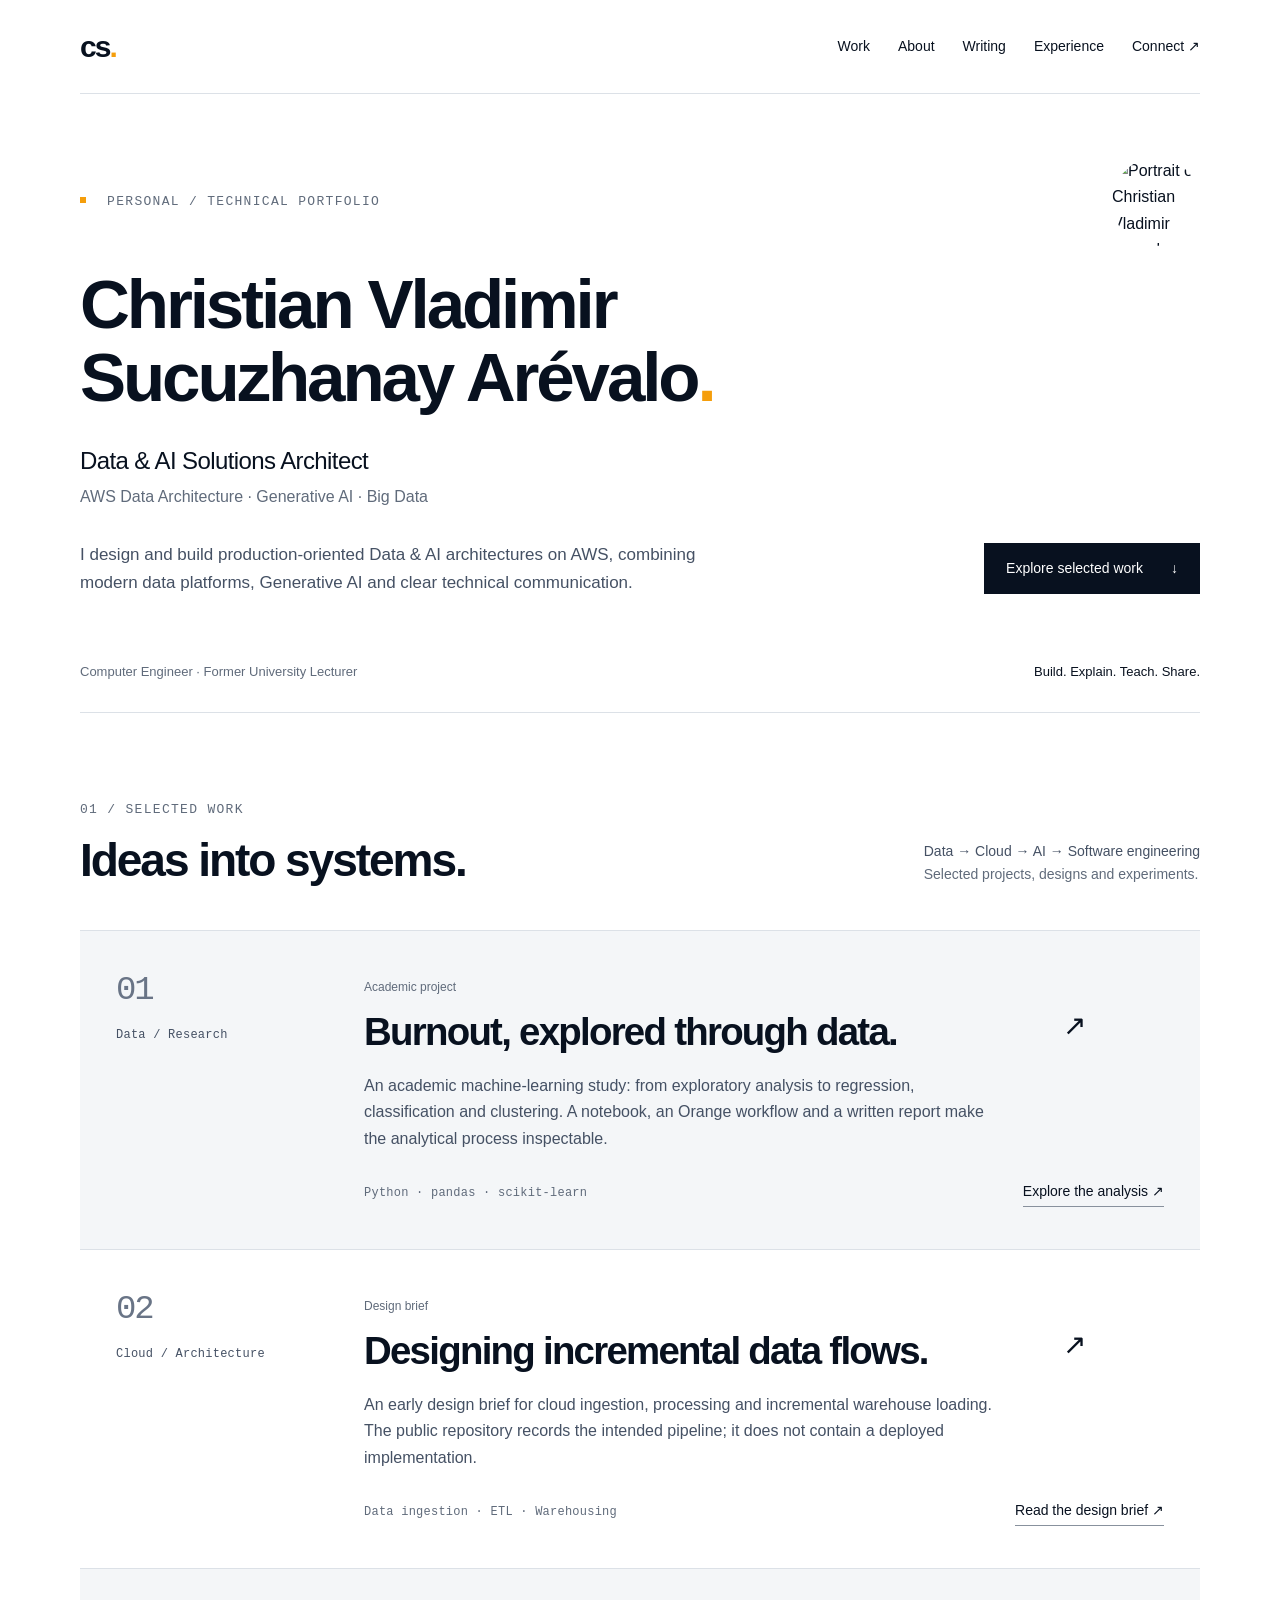
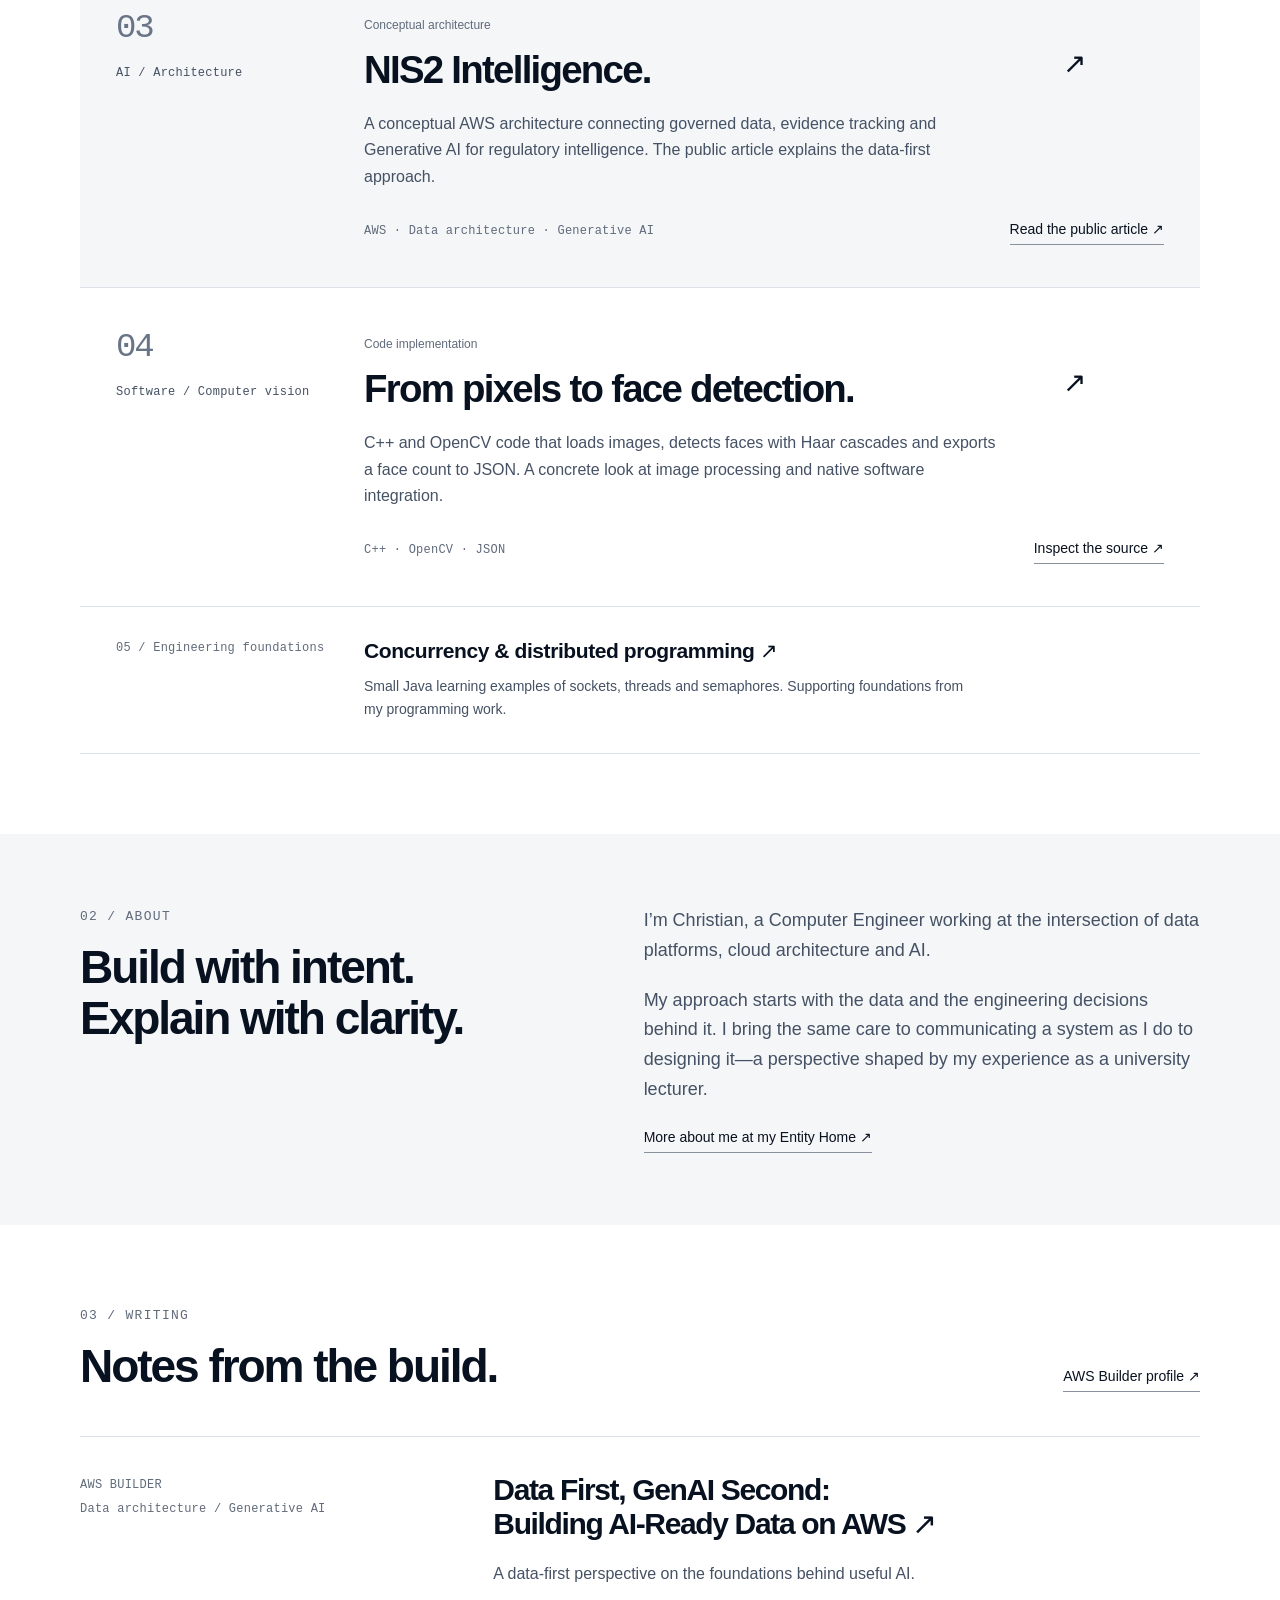
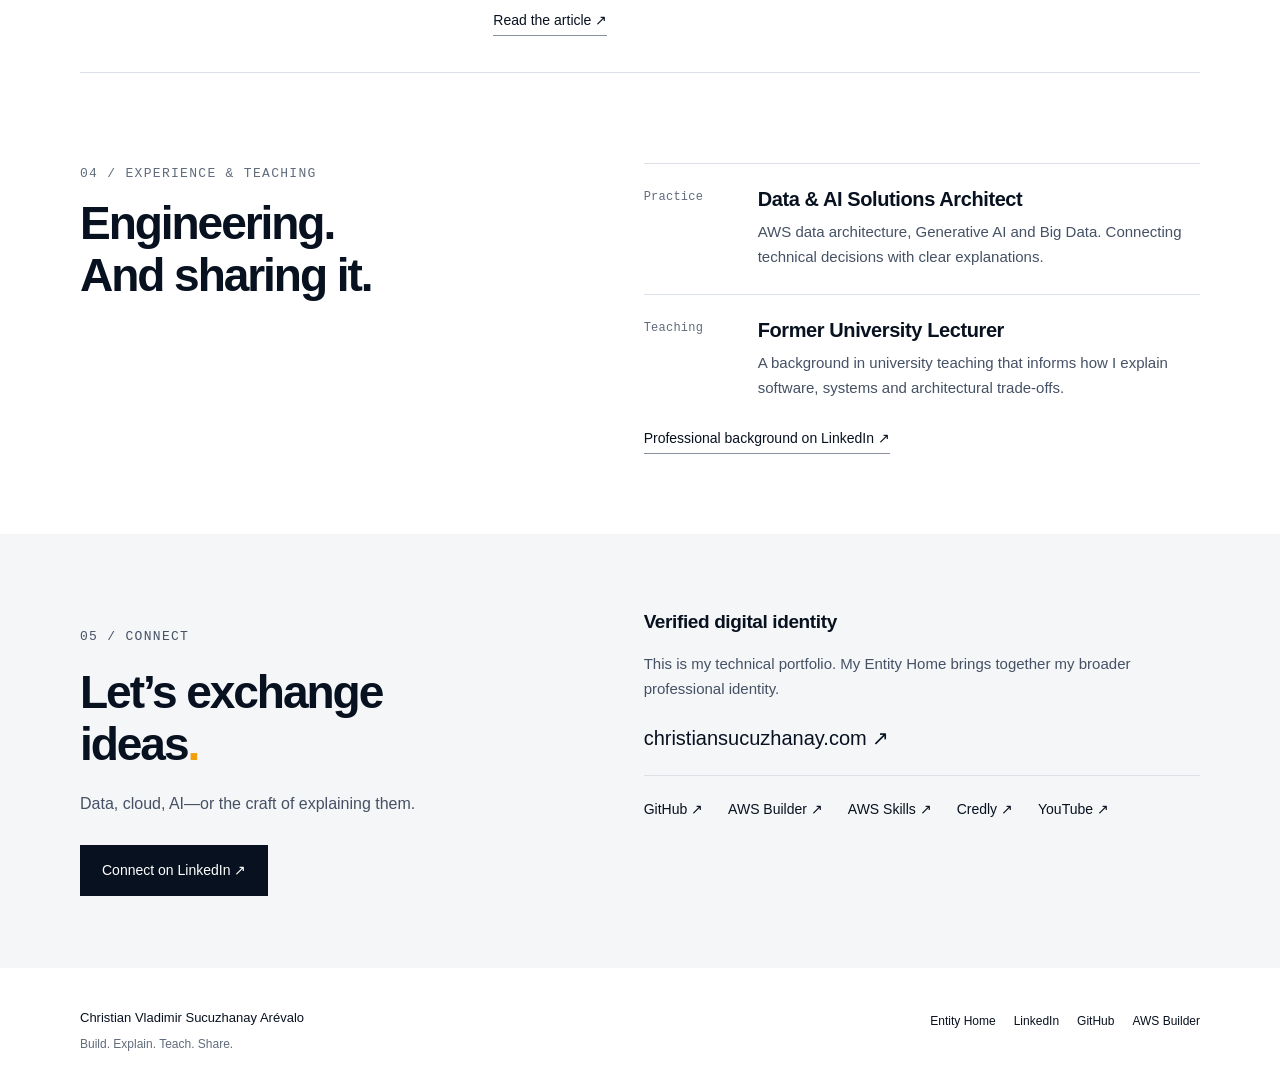
==== commit f6ef33ce: "feat: rebuild portfolio inspired by modern developer portfolios" ====
--- a/index.html
+++ b/index.html
@@ -3,12 +3,12 @@
 <head>
   <meta charset="utf-8">
   <meta name="viewport" content="width=device-width, initial-scale=1">
-  <title>Christian Vladimir Sucuzhanay Arévalo | Data & AI Solutions Architect</title>
+  <title>Christian Vladimir Sucuzhanay Arévalo | Data & AI Solutions Architect — Technical Portfolio</title>
   <meta name="description" content="Technical portfolio of Christian Vladimir Sucuzhanay Arévalo, Data & AI Solutions Architect focused on AWS Data Architecture, Generative AI, Amazon Bedrock, Big Data and Data Engineering.">
   <meta name="author" content="Christian Vladimir Sucuzhanay Arévalo">
   <meta name="robots" content="index,follow,max-image-preview:large,max-snippet:-1,max-video-preview:-1">
   <meta name="theme-color" content="#08111f">
-  <meta name="color-scheme" content="light dark">
+  <meta name="color-scheme" content="light">
 
   <link rel="canonical" href="https://sukuzhanay.github.io/">
   <link rel="me" href="https://christiansucuzhanay.com/">
@@ -18,397 +18,151 @@
   <meta property="og:title" content="Christian Vladimir Sucuzhanay Arévalo | Data & AI Solutions Architect">
   <meta property="og:description" content="AWS Data Architecture · Generative AI · Big Data · Data Engineering">
   <meta property="og:url" content="https://sukuzhanay.github.io/">
-  <meta property="og:site_name" content="Christian Sucuzhanay — Data & AI Engineering">
+  <meta property="og:site_name" content="Christian Sucuzhanay — Technical Portfolio">
   <meta property="og:image" content="https://avatars.githubusercontent.com/u/17354471?v=4">
   <meta property="og:image:alt" content="Christian Vladimir Sucuzhanay Arévalo">
 
-  <meta name="twitter:card" content="summary_large_image">
+  <meta name="twitter:card" content="summary">
   <meta name="twitter:title" content="Christian Vladimir Sucuzhanay Arévalo | Data & AI Solutions Architect">
   <meta name="twitter:description" content="AWS Data Architecture · Generative AI · Big Data · Former University Lecturer">
   <meta name="twitter:image" content="https://avatars.githubusercontent.com/u/17354471?v=4">
 
-  <script type="application/ld+json">
-  {
-    "@context": "https://schema.org",
-    "@graph": [
-      {
-        "@type": "WebSite",
-        "@id": "https://sukuzhanay.github.io/#website",
-        "url": "https://sukuzhanay.github.io/",
-        "name": "Christian Sucuzhanay — Data & AI Engineering",
-        "description": "Technical portfolio of Christian Vladimir Sucuzhanay Arévalo focused on AWS, Data Architecture, Generative AI and Big Data.",
-        "publisher": { "@id": "https://christiansucuzhanay.com/#person" }
+<link rel="stylesheet" href="styles.css">
+<script type="application/ld+json">{
+  "@context": "https://schema.org",
+  "@graph": [
+    {
+      "@type": "WebSite",
+      "@id": "https://sukuzhanay.github.io/#website",
+      "url": "https://sukuzhanay.github.io/",
+      "name": "Christian Sucuzhanay — Data & AI Engineering",
+      "description": "Technical portfolio of Christian Vladimir Sucuzhanay Arévalo focused on AWS, Data Architecture, Generative AI and Big Data.",
+      "publisher": {
+        "@id": "https://christiansucuzhanay.com/#person"
+      }
+    },
+    {
+      "@type": "ProfilePage",
+      "@id": "https://sukuzhanay.github.io/#profilepage",
+      "url": "https://sukuzhanay.github.io/",
+      "name": "Christian Vladimir Sucuzhanay Arévalo — Data & AI Engineering Portfolio",
+      "description": "Technical profile and selected engineering work of Christian Vladimir Sucuzhanay Arévalo.",
+      "dateModified": "2026-09-09",
+      "mainEntity": {
+        "@id": "https://christiansucuzhanay.com/#person"
       },
-      {
-        "@type": "ProfilePage",
-        "@id": "https://sukuzhanay.github.io/#profilepage",
-        "url": "https://sukuzhanay.github.io/",
-        "name": "Christian Vladimir Sucuzhanay Arévalo — Data & AI Engineering Portfolio",
-        "description": "Technical profile and selected engineering work of Christian Vladimir Sucuzhanay Arévalo.",
-        "dateModified": "2026-09-09",
-        "mainEntity": { "@id": "https://christiansucuzhanay.com/#person" },
-        "isPartOf": { "@id": "https://sukuzhanay.github.io/#website" },
-        "hasPart": [
-          {
-            "@type": "Article",
-            "headline": "Data First, GenAI Second: Building AI-Ready Data on AWS",
-            "url": "https://builder.aws.com/content/3J5AXToJRysJjuV39GAWCt1XKUw/data-first-genai-second-building-ai-ready-data-on-aws",
-            "author": { "@id": "https://christiansucuzhanay.com/#person" }
-          },
-          {
-            "@type": "SoftwareSourceCode",
-            "name": "Machine Learning BurnOut Project",
-            "codeRepository": "https://github.com/sukuzhanay/Machine-Learning-BurnOut-Project",
-            "programmingLanguage": "Jupyter Notebook",
-            "creator": { "@id": "https://christiansucuzhanay.com/#person" }
-          },
-          {
-            "@type": "SoftwareSourceCode",
-            "name": "Facial Recognition in C++ with OpenCV",
-            "codeRepository": "https://github.com/sukuzhanay/Reconocimiento-Facial-en-C-",
-            "programmingLanguage": "C++",
-            "creator": { "@id": "https://christiansucuzhanay.com/#person" }
-          },
-          {
-            "@type": "SoftwareSourceCode",
-            "name": "Movie Recommendation Systems with Python and Spark",
-            "codeRepository": "https://github.com/sukuzhanay/Python-y-Spark-en-sistemas-de-recomendaci-n",
-            "creator": { "@id": "https://christiansucuzhanay.com/#person" }
+      "isPartOf": {
+        "@id": "https://sukuzhanay.github.io/#website"
+      },
+      "hasPart": [
+        {
+          "@type": "SoftwareSourceCode",
+          "name": "Burnout, explored through data.",
+          "url": "https://github.com/sukuzhanay/Machine-Learning-BurnOut-Project",
+          "description": "An academic machine-learning study: from exploratory analysis to regression, classification and clustering. A notebook, an Orange workflow and a written report make the analytical process inspectable.",
+          "creator": {
+            "@id": "https://christiansucuzhanay.com/#person"
           }
-        ]
-      },
-      {
-        "@type": "Person",
-        "@id": "https://christiansucuzhanay.com/#person",
-        "name": "Christian Vladimir Sucuzhanay Arévalo",
-        "alternateName": [
-          "Christian Vladimir Sucuzhanay Arevalo",
-          "Christian Sucuzhanay Arévalo",
-          "Christian Sucuzhanay Arevalo",
-          "Christian Vladimir Sucuzhanay",
-          "Christian Sucuzhanay",
-          "Christian V. Sucuzhanay",
-          "sukuzhanay"
-        ],
-        "url": "https://christiansucuzhanay.com/",
-        "image": "https://avatars.githubusercontent.com/u/17354471?v=4",
-        "jobTitle": "Data & AI Solutions Architect",
-        "description": "Data & AI Solutions Architect and Computer Engineer specializing in AWS Data Architecture, Generative AI, Amazon Bedrock, Big Data and Data Engineering. Former University Lecturer.",
-        "knowsAbout": [
-          "Amazon Web Services",
-          "AWS Data Architecture",
-          "Generative AI",
-          "Amazon Bedrock",
-          "Retrieval-Augmented Generation",
-          "Agentic AI",
-          "Big Data",
-          "Data Architecture",
-          "Data Engineering",
-          "Cloud Architecture",
-          "Serverless Architecture",
-          "Machine Learning",
-          "Distributed Systems",
-          "Data Lakes",
-          "NIS2",
-          "Regulatory Intelligence",
-          "AI Governance"
-        ],
-        "sameAs": [
-          "https://www.linkedin.com/in/sucuzhanay",
-          "https://github.com/sukuzhanay",
-          "https://builder.aws.com/community/@sucuzhanay",
-          "https://skillsprofile.skillbuilder.aws/user/sucuzhanay",
-          "https://www.credly.com/users/christian-vladimir-sucuzhanay-arevalo/badges/credly",
-          "https://openbadgepassport.com/app/profile/230270",
-          "https://www.researchgate.net/profile/Christian-Sucuzhanay-Arevalo",
-          "https://www.kaggle.com/sukuzhanay",
-          "https://stackoverflow.com/users/6025932/christian-vladimir-sucuzhanay",
-          "https://www.skills.google/public_profiles/c094dd66-f266-4f77-a808-a0601b187009",
-          "https://hub.docker.com/u/sukuzhanay",
-          "https://rpubs.com/christian_sucuzhanay",
-          "https://medium.com/@sukuzhanay",
-          "https://x.com/sukuzhanay",
-          "https://www.youtube.com/@ChristianSukuzhanay"
-        ]
-      }
-    ]
-  }
-  </script>
-
-  <style>
-    :root{
-      --navy:#08111f;--navy-2:#0d182a;--ink:#111827;--text:#334155;--muted:#64748b;
-      --soft:#f7f9fc;--line:#e6ebf2;--white:#fff;--accent:#f59e0b;--accent-soft:#fff7e6;
-      --radius:18px;--max:1120px;--shadow:0 18px 50px rgba(8,17,31,.07)
+        },
+        {
+          "@type": "CreativeWork",
+          "name": "Designing incremental data flows.",
+          "url": "https://github.com/sukuzhanay/ETL--CLOUD--INCREMENTAL-FULLY-MANAGED",
+          "description": "An early design brief for cloud ingestion, processing and incremental warehouse loading. The public repository records the intended pipeline; it does not contain a deployed implementation.",
+          "creator": {
+            "@id": "https://christiansucuzhanay.com/#person"
+          }
+        },
+        {
+          "@type": "CreativeWork",
+          "name": "NIS2 Intelligence.",
+          "url": "https://builder.aws.com/content/3J5AXToJRysJjuV39GAWCt1XKUw/data-first-genai-second-building-ai-ready-data-on-aws",
+          "description": "A conceptual AWS architecture connecting governed data, evidence tracking and Generative AI for regulatory intelligence. The public article explains the data-first approach.",
+          "creator": {
+            "@id": "https://christiansucuzhanay.com/#person"
+          }
+        },
+        {
+          "@type": "SoftwareSourceCode",
+          "name": "From pixels to face detection.",
+          "url": "https://github.com/sukuzhanay/Reconocimiento-Facial-en-C-",
+          "description": "C++ and OpenCV code that loads images, detects faces with Haar cascades and exports a face count to JSON. A concrete look at image processing and native software integration.",
+          "creator": {
+            "@id": "https://christiansucuzhanay.com/#person"
+          }
+        },
+        {
+          "@type": "SoftwareSourceCode",
+          "name": "Concurrency & distributed programming",
+          "codeRepository": "https://github.com/sukuzhanay/Concurrent-and-distributed-programming",
+          "creator": {
+            "@id": "https://christiansucuzhanay.com/#person"
+          }
+        },
+        {
+          "@type": "Article",
+          "headline": "Data First, GenAI Second: Building AI-Ready Data on AWS",
+          "url": "https://builder.aws.com/content/3J5AXToJRysJjuV39GAWCt1XKUw/data-first-genai-second-building-ai-ready-data-on-aws",
+          "author": {
+            "@id": "https://christiansucuzhanay.com/#person"
+          }
+        }
+      ]
+    },
+    {
+      "@type": "Person",
+      "@id": "https://christiansucuzhanay.com/#person",
+      "name": "Christian Vladimir Sucuzhanay Arévalo",
+      "alternateName": [
+        "Christian Vladimir Sucuzhanay Arevalo",
+        "Christian Sucuzhanay Arévalo",
+        "Christian Sucuzhanay Arevalo",
+        "Christian Vladimir Sucuzhanay",
+        "Christian Sucuzhanay",
+        "Christian V. Sucuzhanay",
+        "sukuzhanay"
+      ],
+      "url": "https://christiansucuzhanay.com/",
+      "image": "https://avatars.githubusercontent.com/u/17354471?v=4",
+      "jobTitle": "Data & AI Solutions Architect",
+      "description": "Data & AI Solutions Architect. Computer Engineer. Former University Lecturer.",
+      "knowsAbout": [
+        "AWS Data Architecture",
+        "Generative AI",
+        "Big Data",
+        "Data Engineering",
+        "Software Engineering"
+      ],
+      "sameAs": [
+        "https://www.linkedin.com/in/sucuzhanay",
+        "https://github.com/sukuzhanay",
+        "https://builder.aws.com/community/@sucuzhanay",
+        "https://skillsprofile.skillbuilder.aws/user/sucuzhanay",
+        "https://www.credly.com/users/christian-vladimir-sucuzhanay-arevalo/badges/credly",
+        "https://openbadgepassport.com/app/profile/230270",
+        "https://www.researchgate.net/profile/Christian-Sucuzhanay-Arevalo",
+        "https://www.kaggle.com/sukuzhanay",
+        "https://stackoverflow.com/users/6025932/christian-vladimir-sucuzhanay",
+        "https://www.skills.google/public_profiles/c094dd66-f266-4f77-a808-a0601b187009",
+        "https://hub.docker.com/u/sukuzhanay",
+        "https://rpubs.com/christian_sucuzhanay",
+        "https://medium.com/@sukuzhanay",
+        "https://x.com/sukuzhanay",
+        "https://www.youtube.com/@ChristianSukuzhanay"
+      ]
     }
-    *{box-sizing:border-box}
-    html{scroll-behavior:smooth}
-    body{margin:0;font-family:Inter,ui-sans-serif,system-ui,-apple-system,BlinkMacSystemFont,"Segoe UI",sans-serif;color:var(--text);background:var(--white);line-height:1.65;-webkit-font-smoothing:antialiased}
-    a{color:inherit;text-decoration:none}
-    a:hover{text-decoration:none}
-    img{max-width:100%;display:block}
-    .container{width:min(var(--max),92%);margin:auto}
-
-    .topbar{position:sticky;top:0;z-index:50;background:rgba(8,17,31,.92);backdrop-filter:blur(14px);border-bottom:1px solid rgba(255,255,255,.08)}
-    .nav{min-height:64px;display:flex;align-items:center;justify-content:space-between;gap:2rem}
-    .brand{color:#fff;font-weight:760;letter-spacing:-.02em}
-    .nav-links{display:flex;gap:1.2rem;color:#cbd5e1;font-size:.9rem}
-    .nav-links a:hover,.footer-links a:hover{color:#fff}
-
-    .hero{background:linear-gradient(135deg,var(--navy),var(--navy-2));color:#fff;padding:5.6rem 0 4.8rem}
-    .hero-grid{display:grid;grid-template-columns:minmax(0,1.35fr) minmax(220px,.65fr);gap:4.5rem;align-items:center}
-    .eyebrow,.section-label{margin:0;color:var(--accent);font-size:.75rem;font-weight:800;letter-spacing:.15em;text-transform:uppercase}
-    h1{margin:.8rem 0 1.25rem;max-width:760px;font-size:clamp(3rem,6vw,5.5rem);line-height:.98;letter-spacing:-.055em;font-weight:820}
-    h1 span{color:#dbe6f4}
-    .hero-title{margin:0 0 .45rem;font-size:1.45rem;font-weight:760}
-    .hero-specialisms{margin:.2rem 0;color:#cbd5e1}
-    .hero-context{margin:.4rem 0 0;color:#94a3b8}
-    .hero-intro{max-width:720px;margin:1.5rem 0 0;color:#b6c2d2;font-size:1rem}
-    .tagline{margin:1.55rem 0 0;color:var(--accent);font-weight:800;letter-spacing:.05em}
-    .actions{display:flex;flex-wrap:wrap;gap:.7rem;margin-top:1.9rem}
-    .btn{display:inline-flex;align-items:center;justify-content:center;padding:.72rem .95rem;border-radius:999px;border:1px solid rgba(255,255,255,.16);font-size:.9rem;font-weight:700;transition:.16s ease}
-    .btn:hover{transform:translateY(-1px);border-color:rgba(255,255,255,.34)}
-    .btn-primary{background:#fff;color:var(--navy)}
-    .btn-secondary{color:#fff}
-
-    .portrait{justify-self:end;text-align:center}
-    .portrait img{width:260px;height:260px;object-fit:cover;border-radius:50%;border:1px solid rgba(255,255,255,.16);box-shadow:0 24px 70px rgba(0,0,0,.26)}
-    .portrait-caption{margin-top:1rem;color:#94a3b8;font-size:.82rem}
-    .portrait-caption strong{display:block;color:#fff;font-size:.95rem}
-
-    .signal-strip{border-bottom:1px solid var(--line);background:#fff}
-    .signals{display:flex;flex-wrap:wrap;justify-content:center;gap:.7rem 1.6rem;padding:1.05rem 0;color:#475569;font-size:.85rem;font-weight:650}
-    .signals span::before{content:"•";color:var(--accent);margin-right:.55rem}
-
-    section{padding:5rem 0}
-    .soft{background:var(--soft)}
-    h2{margin:.55rem 0 1rem;color:var(--ink);font-size:clamp(2rem,4vw,3.15rem);line-height:1.08;letter-spacing:-.035em}
-    .lead{max-width:820px;margin:0;color:var(--muted);font-size:1.06rem}
-    .lead + .lead{margin-top:.8rem}
-
-    .grid3{display:grid;grid-template-columns:repeat(3,1fr);gap:1rem;margin-top:2.2rem}
-    .card{background:#fff;border:1px solid var(--line);border-radius:var(--radius);padding:1.5rem;transition:.16s ease}
-    .card:hover{transform:translateY(-2px);box-shadow:var(--shadow)}
-    .card h3{margin:0 0 .55rem;color:var(--ink);font-size:1.06rem}
-    .card p{margin:0;color:var(--muted);font-size:.94rem}
-    .pills{margin-top:1rem}
-    .pill{display:inline-block;margin:.18rem .12rem .18rem 0;padding:.25rem .52rem;border-radius:999px;background:#eef2f7;color:#475569;font-size:.76rem}
-
-    .featured{margin-top:2.2rem;display:grid;grid-template-columns:1.25fr .75fr;gap:1rem}
-    .feature-main,.feature-side{border:1px solid var(--line);border-radius:22px;background:#fff;padding:1.7rem}
-    .feature-main{background:var(--navy);color:#fff;border-color:transparent}
-    .feature-main h3{margin:.35rem 0 .7rem;font-size:1.5rem}
-    .feature-main p{color:#b9c5d6}
-    .feature-kicker{color:var(--accent);font-size:.73rem;font-weight:800;letter-spacing:.13em;text-transform:uppercase}
-    .feature-link{display:inline-flex;margin-top:1rem;font-weight:760}
-    .feature-main .feature-link{color:#fff}
-    .feature-side .feature-link{color:var(--ink)}
-
-    .code-grid{display:grid;grid-template-columns:repeat(2,1fr);gap:1rem;margin-top:2.2rem}
-    .repo-card{border:1px solid var(--line);border-radius:18px;background:#fff;padding:1.45rem;display:flex;flex-direction:column;min-height:210px}
-    .repo-top{display:flex;justify-content:space-between;gap:1rem;align-items:flex-start}
-    .repo-card h3{margin:0;color:var(--ink);font-size:1.02rem}
-    .repo-card p{margin:.65rem 0;color:var(--muted);font-size:.91rem}
-    .repo-meta{margin-top:auto;padding-top:1rem;display:flex;flex-wrap:wrap;gap:.5rem;color:#64748b;font-size:.78rem}
-    .repo-link{margin-top:1rem;color:var(--ink);font-weight:760;font-size:.9rem}
-    .repo-card:hover{box-shadow:var(--shadow);transform:translateY(-2px);transition:.16s ease}
-
-    .identity-grid{display:grid;grid-template-columns:repeat(4,1fr);gap:.8rem;margin-top:2.2rem}
-    .identity-link{min-height:108px;border:1px solid var(--line);border-radius:16px;background:#fff;padding:1.15rem;display:flex;flex-direction:column;justify-content:space-between;transition:.16s ease}
-    .identity-link:hover{transform:translateY(-2px);box-shadow:var(--shadow)}
-    .identity-link strong{color:var(--ink);font-size:.92rem}
-    .identity-link span{color:var(--muted);font-size:.78rem}
-    .entity-note{margin-top:2rem;padding:1.2rem 1.3rem;border-left:3px solid var(--accent);background:#fff;border-radius:0 14px 14px 0;color:#475569}
-
-    footer{padding:3.2rem 0;background:var(--navy);color:#fff}
-    .footer-grid{display:grid;grid-template-columns:1.2fr .8fr;gap:2rem}
-    .footer-grid p{color:#94a3b8;margin:.4rem 0 0}
-    .footer-links{display:flex;flex-wrap:wrap;align-content:flex-start;gap:.9rem 1rem;color:#cbd5e1;font-size:.9rem}
-
-    @media(max-width:900px){
-      .hero-grid,.featured,.grid3,.code-grid,.footer-grid{grid-template-columns:1fr}
-      .identity-grid{grid-template-columns:repeat(2,1fr)}
-      .portrait{justify-self:start}.portrait img{width:190px;height:190px}
-      .nav-links{display:none}.hero{padding:4.2rem 0 3.8rem}
-    }
-    @media(max-width:560px){.identity-grid{grid-template-columns:1fr}.signals{justify-content:flex-start}.portrait{margin-top:1rem}}
-    @media(prefers-reduced-motion:reduce){*{scroll-behavior:auto!important;transition:none!important}}
-  </style>
+  ]
+}</script>
 </head>
-<body>
-<header class="topbar">
-  <div class="container nav">
-    <a class="brand" href="https://christiansucuzhanay.com/" rel="me">Christian Sucuzhanay</a>
-    <nav class="nav-links" aria-label="Primary navigation">
-      <a href="#about">About</a>
-      <a href="#expertise">Expertise</a>
-      <a href="#work">Work</a>
-      <a href="#code">Code</a>
-      <a href="#identity">Identity</a>
-    </nav>
-  </div>
-</header>
-
-<main>
-  <section class="hero" aria-labelledby="hero-title">
-    <div class="container hero-grid">
-      <div>
-        <p class="eyebrow">Data · Cloud · Generative AI</p>
-        <h1 id="hero-title">Christian Vladimir<br><span>Sucuzhanay Arévalo</span></h1>
-        <p class="hero-title">Data & AI Solutions Architect</p>
-        <p class="hero-specialisms">AWS Data Architecture · Generative AI · Big Data</p>
-        <p class="hero-context">Computer Engineer · Former University Lecturer</p>
-        <p class="hero-intro">I design and build production-oriented Data & AI architectures on AWS, combining governed data platforms, Generative AI and clear technical communication.</p>
-        <p class="tagline">Build. Explain. Teach. Share.</p>
-        <div class="actions" aria-label="Primary profile links">
-          <a class="btn btn-primary" href="https://christiansucuzhanay.com/" rel="me">Official Website</a>
-          <a class="btn btn-secondary" href="https://github.com/sukuzhanay" rel="me">GitHub</a>
-          <a class="btn btn-secondary" href="https://builder.aws.com/community/@sucuzhanay" rel="me">AWS Builder</a>
-        </div>
-      </div>
-      <aside class="portrait" aria-label="Profile photo">
-        <img src="https://avatars.githubusercontent.com/u/17354471?v=4" alt="Christian Vladimir Sucuzhanay Arévalo, Data and AI Solutions Architect" width="520" height="520" fetchpriority="high" decoding="async">
-        <div class="portrait-caption"><strong>Christian Sucuzhanay</strong>Madrid · Spain</div>
-      </aside>
-    </div>
-  </section>
-
-  <div class="signal-strip" aria-label="Core professional topics">
-    <div class="container signals">
-      <span>AWS</span><span>Data Architecture</span><span>Generative AI</span><span>Big Data</span><span>Amazon Bedrock</span><span>University Teaching</span>
-    </div>
-  </div>
-
-  <section id="about">
-    <div class="container">
-      <p class="section-label">About</p>
-      <h2>Data architecture first.<br>AI where it creates real value.</h2>
-      <p class="lead">I am a Data & AI Solutions Architect and Computer Engineer specializing in AWS, Generative AI, Data Architecture and Big Data. My background combines cloud architecture, data engineering, distributed systems, machine learning and university teaching.</p>
-      <p class="lead">My work focuses on systems where governed data, deterministic processing and Generative AI work together to produce reliable, explainable and evidence-grounded outcomes.</p>
-    </div>
-  </section>
-
-  <section id="expertise" class="soft">
-    <div class="container">
-      <p class="section-label">Expertise</p>
-      <h2>Architecture across Data, Cloud and AI.</h2>
-      <div class="grid3">
-        <article class="card">
-          <h3>AWS Data Architecture</h3>
-          <p>Serverless, governed and scalable data platforms designed around explicit architectural trade-offs.</p>
-          <div class="pills"><span class="pill">Amazon S3</span><span class="pill">AWS Glue</span><span class="pill">Athena</span><span class="pill">Lambda</span></div>
-        </article>
-        <article class="card">
-          <h3>Generative AI</h3>
-          <p>RAG, evidence-grounded systems, evaluation and agentic architectures with Amazon Bedrock.</p>
-          <div class="pills"><span class="pill">Bedrock</span><span class="pill">RAG</span><span class="pill">Agents</span><span class="pill">Guardrails</span></div>
-        </article>
-        <article class="card">
-          <h3>Big Data & Engineering</h3>
-          <p>Turning fragmented data into governed, queryable and AI-ready information.</p>
-          <div class="pills"><span class="pill">Data Lakes</span><span class="pill">ETL</span><span class="pill">Metadata</span><span class="pill">Entity Resolution</span></div>
-        </article>
-      </div>
-    </div>
-  </section>
-
-  <section id="work">
-    <div class="container">
-      <p class="section-label">Featured work</p>
-      <h2>Current thinking, made public.</h2>
-      <p class="lead">Selected public work that connects my architecture practice, technical writing and code into one coherent professional identity.</p>
-      <div class="featured">
-        <article class="feature-main">
-          <span class="feature-kicker">AWS Builder · Featured article</span>
-          <h3>Data First, GenAI Second</h3>
-          <p>Building NIS2 Intelligence for Spain: an AWS data platform combining governed data, deterministic intelligence and Generative AI for evidence-grounded insights.</p>
-          <a class="feature-link" href="https://builder.aws.com/content/3J5AXToJRysJjuV39GAWCt1XKUw/data-first-genai-second-building-ai-ready-data-on-aws">Read the article →</a>
-        </article>
-        <article class="feature-side">
-          <span class="feature-kicker">Architecture project</span>
-          <h3>NIS2 Intelligence</h3>
-          <p>Big Data + AWS + GenAI architecture for regulatory intelligence, entity resolution, evidence tracking and RAG.</p>
-          <a class="feature-link" href="https://christiansucuzhanay.com/">Project context on the official site →</a>
-        </article>
-      </div>
-    </div>
-  </section>
-
-  <section id="code" class="soft">
-    <div class="container">
-      <p class="section-label">Selected code</p>
-      <h2>Projects that show how I think.</h2>
-      <p class="lead">A small selection from my public GitHub work. The goal is not to list everything, but to surface projects that reinforce Data, AI, algorithms and software engineering.</p>
-      <div class="code-grid">
-        <article class="repo-card">
-          <div class="repo-top"><h3>Machine Learning BurnOut Project</h3><span class="pill">Jupyter</span></div>
-          <p>Machine-learning analysis using a dataset from my Big Data master's work.</p>
-          <div class="repo-meta"><span>Machine Learning</span><span>·</span><span>Big Data</span></div>
-          <a class="repo-link" href="https://github.com/sukuzhanay/Machine-Learning-BurnOut-Project">View repository →</a>
-        </article>
-        <article class="repo-card">
-          <div class="repo-top"><h3>Facial Recognition in C++</h3><span class="pill">C++</span></div>
-          <p>Face-recognition implementation built with C++ and OpenCV using Haar Cascade techniques.</p>
-          <div class="repo-meta"><span>Computer Vision</span><span>·</span><span>OpenCV</span></div>
-          <a class="repo-link" href="https://github.com/sukuzhanay/Reconocimiento-Facial-en-C-">View repository →</a>
-        </article>
-        <article class="repo-card">
-          <div class="repo-top"><h3>Recommendation Systems with Python & Spark</h3><span class="pill">Spark</span></div>
-          <p>Practical movie recommender using an ALS-based collaborative filtering approach.</p>
-          <div class="repo-meta"><span>Python</span><span>·</span><span>Spark</span><span>·</span><span>ALS</span></div>
-          <a class="repo-link" href="https://github.com/sukuzhanay/Python-y-Spark-en-sistemas-de-recomendaci-n">View repository →</a>
-        </article>
-        <article class="repo-card">
-          <div class="repo-top"><h3>Advanced Programming Techniques</h3><span class="pill">Java</span></div>
-          <p>Algorithms, sorting and computational complexity: foundational engineering work behind larger systems.</p>
-          <div class="repo-meta"><span>Algorithms</span><span>·</span><span>Complexity</span></div>
-          <a class="repo-link" href="https://github.com/sukuzhanay/Advanced-programming-techniques">View repository →</a>
-        </article>
-      </div>
-      <div class="actions" style="margin-top:1.6rem">
-        <a class="btn" style="border-color:#cbd5e1;color:#111827" href="https://github.com/sukuzhanay?tab=repositories">Explore all repositories →</a>
-      </div>
-    </div>
-  </section>
-
-  <section id="identity">
-    <div class="container">
-      <p class="section-label">Verified digital identity</p>
-      <h2>One identity across the web.</h2>
-      <p class="lead">These public profiles reinforce the same professional entity: Christian Vladimir Sucuzhanay Arévalo — Data & AI Solutions Architect.</p>
-      <div class="identity-grid">
-        <a class="identity-link" href="https://christiansucuzhanay.com/" rel="me"><strong>Official Website</strong><span>Canonical Entity Home</span></a>
-        <a class="identity-link" href="https://www.linkedin.com/in/sucuzhanay" rel="me"><strong>LinkedIn</strong><span>Professional identity</span></a>
-        <a class="identity-link" href="https://github.com/sukuzhanay" rel="me"><strong>GitHub</strong><span>Engineering & code</span></a>
-        <a class="identity-link" href="https://builder.aws.com/community/@sucuzhanay" rel="me"><strong>AWS Builder</strong><span>AWS technical content</span></a>
-        <a class="identity-link" href="https://skillsprofile.skillbuilder.aws/user/sucuzhanay" rel="me"><strong>AWS Skills</strong><span>AWS learning profile</span></a>
-        <a class="identity-link" href="https://www.credly.com/users/christian-vladimir-sucuzhanay-arevalo/badges/credly" rel="me"><strong>Credly</strong><span>Verified credentials</span></a>
-        <a class="identity-link" href="https://www.researchgate.net/profile/Christian-Sucuzhanay-Arevalo" rel="me"><strong>ResearchGate</strong><span>Academic identity</span></a>
-        <a class="identity-link" href="https://stackoverflow.com/users/6025932/christian-vladimir-sucuzhanay" rel="me"><strong>Stack Overflow</strong><span>Technical Q&A</span></a>
-        <a class="identity-link" href="https://www.kaggle.com/sukuzhanay" rel="me"><strong>Kaggle</strong><span>Data Science</span></a>
-        <a class="identity-link" href="https://www.skills.google/public_profiles/c094dd66-f266-4f77-a808-a0601b187009" rel="me"><strong>Google Skills</strong><span>Technical learning</span></a>
-        <a class="identity-link" href="https://hub.docker.com/u/sukuzhanay" rel="me"><strong>Docker Hub</strong><span>Containers</span></a>
-        <a class="identity-link" href="https://medium.com/@sukuzhanay" rel="me"><strong>Medium</strong><span>Technical writing</span></a>
-      </div>
-      <div class="entity-note"><strong>Entity Home:</strong> <a href="https://christiansucuzhanay.com/" rel="me">christiansucuzhanay.com</a>. This GitHub Pages site is the technical portfolio associated with that canonical professional identity.</div>
-    </div>
-  </section>
-</main>
-
-<footer>
-  <div class="container footer-grid">
-    <div>
-      <strong>Christian Vladimir Sucuzhanay Arévalo</strong>
-      <p>Data & AI Solutions Architect · AWS Data Architecture · Generative AI · Big Data</p>
-    </div>
-    <nav class="footer-links" aria-label="Footer links">
-      <a href="https://christiansucuzhanay.com/" rel="me">Website</a>
-      <a href="https://www.linkedin.com/in/sucuzhanay" rel="me">LinkedIn</a>
-      <a href="https://github.com/sukuzhanay" rel="me">GitHub</a>
-      <a href="https://builder.aws.com/community/@sucuzhanay" rel="me">AWS Builder</a>
-      <a href="https://www.youtube.com/@ChristianSukuzhanay" rel="me">YouTube</a>
-    </nav>
-  </div>
-</footer>
-</body>
+<body><a class="skip" href="#main">Skip to content</a>
+<header class="site-header wrap"><a class="brand" href="#main" aria-label="Christian Sucuzhanay, back to top">cs<span>.</span></a><nav aria-label="Main navigation"><a href="#work">Work</a><a href="#about">About</a><a href="#writing">Writing</a><a href="#experience">Experience</a><a href="#connect">Connect <span aria-hidden="true">↗</span></a></nav></header>
+<main id="main">
+<section class="hero wrap" aria-labelledby="name"><div class="hero-top"><p class="eyebrow"><span class="dot"></span> Personal / Technical portfolio</p><img src="https://avatars.githubusercontent.com/u/17354471?v=4" alt="Portrait of Christian Vladimir Sucuzhanay Arévalo" width="88" height="88" decoding="async"></div><h1 id="name">Christian Vladimir<br>Sucuzhanay Arévalo<span class="accent">.</span></h1><p class="role">Data &amp; AI Solutions Architect</p><p class="specialism">AWS Data Architecture · Generative AI · Big Data</p><div class="hero-bottom"><p class="intro">I design and build production-oriented Data &amp; AI architectures on AWS, combining modern data platforms, Generative AI and clear technical communication.</p><a class="button" href="#work">Explore selected work <span aria-hidden="true">↓</span></a></div><div class="hero-foot"><span>Computer Engineer · Former University Lecturer</span><span>Build. Explain. Teach. Share.</span></div></section>
+<section id="work" class="work wrap" aria-labelledby="work-title"><div class="section-heading"><div><p class="eyebrow">01 / Selected work</p><h2 id="work-title">Ideas into systems.</h2></div><p>Data → Cloud → AI → Software engineering<br><span class="muted">Selected projects, designs and experiments.</span></p></div><article class="project" id="project-01"><div class="project-index">01<span>Data / Research</span></div><div class="project-body"><p class="status">Academic project</p><h3><a href="https://github.com/sukuzhanay/Machine-Learning-BurnOut-Project">Burnout, explored through data.<span class="arrow" aria-hidden="true">↗</span></a></h3><p>An academic machine-learning study: from exploratory analysis to regression, classification and clustering. A notebook, an Orange workflow and a written report make the analytical process inspectable.</p><div class="project-bottom"><span class="mono">Python · pandas · scikit-learn</span><a class="text-link" href="https://github.com/sukuzhanay/Machine-Learning-BurnOut-Project">Explore the analysis <span aria-hidden="true">↗</span></a></div></div></article><article class="project" id="project-02"><div class="project-index">02<span>Cloud / Architecture</span></div><div class="project-body"><p class="status">Design brief</p><h3><a href="https://github.com/sukuzhanay/ETL--CLOUD--INCREMENTAL-FULLY-MANAGED">Designing incremental data flows.<span class="arrow" aria-hidden="true">↗</span></a></h3><p>An early design brief for cloud ingestion, processing and incremental warehouse loading. The public repository records the intended pipeline; it does not contain a deployed implementation.</p><div class="project-bottom"><span class="mono">Data ingestion · ETL · Warehousing</span><a class="text-link" href="https://github.com/sukuzhanay/ETL--CLOUD--INCREMENTAL-FULLY-MANAGED">Read the design brief <span aria-hidden="true">↗</span></a></div></div></article><article class="project" id="project-03"><div class="project-index">03<span>AI / Architecture</span></div><div class="project-body"><p class="status">Conceptual architecture</p><h3><a href="https://builder.aws.com/content/3J5AXToJRysJjuV39GAWCt1XKUw/data-first-genai-second-building-ai-ready-data-on-aws">NIS2 Intelligence.<span class="arrow" aria-hidden="true">↗</span></a></h3><p>A conceptual AWS architecture connecting governed data, evidence tracking and Generative AI for regulatory intelligence. The public article explains the data-first approach.</p><div class="project-bottom"><span class="mono">AWS · Data architecture · Generative AI</span><a class="text-link" href="https://builder.aws.com/content/3J5AXToJRysJjuV39GAWCt1XKUw/data-first-genai-second-building-ai-ready-data-on-aws">Read the public article <span aria-hidden="true">↗</span></a></div></div></article><article class="project" id="project-04"><div class="project-index">04<span>Software / Computer vision</span></div><div class="project-body"><p class="status">Code implementation</p><h3><a href="https://github.com/sukuzhanay/Reconocimiento-Facial-en-C-">From pixels to face detection.<span class="arrow" aria-hidden="true">↗</span></a></h3><p>C++ and OpenCV code that loads images, detects faces with Haar cascades and exports a face count to JSON. A concrete look at image processing and native software integration.</p><div class="project-bottom"><span class="mono">C++ · OpenCV · JSON</span><a class="text-link" href="https://github.com/sukuzhanay/Reconocimiento-Facial-en-C-">Inspect the source <span aria-hidden="true">↗</span></a></div></div></article>
+<article class="supporting"><span class="mono">05 / Engineering foundations</span><div><h3><a href="https://github.com/sukuzhanay/Concurrent-and-distributed-programming">Concurrency &amp; distributed programming <span aria-hidden="true">↗</span></a></h3><p>Small Java learning examples of sockets, threads and semaphores. Supporting foundations from my programming work.</p></div></article></section>
+<section id="about" class="about band"><div class="wrap split"><div><p class="eyebrow">02 / About</p><h2>Build with intent.<br>Explain with clarity.</h2></div><div class="prose"><p>I’m Christian, a Computer Engineer working at the intersection of data platforms, cloud architecture and AI.</p><p>My approach starts with the data and the engineering decisions behind it. I bring the same care to communicating a system as I do to designing it—a perspective shaped by my experience as a university lecturer.</p><a class="text-link" href="https://christiansucuzhanay.com/" rel="me">More about me at my Entity Home ↗</a></div></div></section>
+<section id="writing" class="wrap writing"><div class="section-heading"><div><p class="eyebrow">03 / Writing</p><h2>Notes from the build.</h2></div><a class="text-link" href="https://builder.aws.com/community/@sucuzhanay" rel="me">AWS Builder profile ↗</a></div><article class="article"><div class="article-meta mono">AWS BUILDER<br>Data architecture / Generative AI</div><div><h3><a href="https://builder.aws.com/content/3J5AXToJRysJjuV39GAWCt1XKUw/data-first-genai-second-building-ai-ready-data-on-aws">Data First, GenAI Second:<br>Building AI-Ready Data on AWS <span aria-hidden="true">↗</span></a></h3><p>A data-first perspective on the foundations behind useful AI.</p><a class="text-link" href="https://builder.aws.com/content/3J5AXToJRysJjuV39GAWCt1XKUw/data-first-genai-second-building-ai-ready-data-on-aws">Read the article ↗</a></div></article></section>
+<section id="experience" class="wrap experience"><div class="split"><div><p class="eyebrow">04 / Experience &amp; Teaching</p><h2>Engineering.<br>And sharing it.</h2></div><div><div class="experience-row"><span class="mono">Practice</span><div><h3>Data &amp; AI Solutions Architect</h3><p>AWS data architecture, Generative AI and Big Data. Connecting technical decisions with clear explanations.</p></div></div><div class="experience-row"><span class="mono">Teaching</span><div><h3>Former University Lecturer</h3><p>A background in university teaching that informs how I explain software, systems and architectural trade-offs.</p></div></div><a class="text-link" href="https://www.linkedin.com/in/sucuzhanay" rel="me">Professional background on LinkedIn ↗</a></div></div></section>
+<section id="connect" class="connect band"><div class="wrap split"><div><p class="eyebrow">05 / Connect</p><h2>Let’s exchange ideas<span class="accent">.</span></h2><p>Data, cloud, AI—or the craft of explaining them.</p><a class="button" href="https://www.linkedin.com/in/sucuzhanay" rel="me">Connect on LinkedIn ↗</a></div><div class="identity"><h3>Verified digital identity</h3><p>This is my technical portfolio. My Entity Home brings together my broader professional identity.</p><a class="identity-home" href="https://christiansucuzhanay.com/" rel="me">christiansucuzhanay.com ↗</a><div class="identity-links"><a href="https://github.com/sukuzhanay" rel="me">GitHub ↗</a><a href="https://builder.aws.com/community/@sucuzhanay" rel="me">AWS Builder ↗</a><a href="https://skillsprofile.skillbuilder.aws/user/sucuzhanay" rel="me">AWS Skills ↗</a><a href="https://www.credly.com/users/christian-vladimir-sucuzhanay-arevalo/badges/credly" rel="me">Credly ↗</a><a href="https://www.youtube.com/@ChristianSukuzhanay" rel="me">YouTube ↗</a></div></div></div></section>
+</main><footer class="wrap"><div><strong>Christian Vladimir Sucuzhanay Arévalo</strong><p>Build. Explain. Teach. Share.</p></div><nav aria-label="Footer"><a href="https://christiansucuzhanay.com/" rel="me">Entity Home</a><a href="https://www.linkedin.com/in/sucuzhanay" rel="me">LinkedIn</a><a href="https://github.com/sukuzhanay" rel="me">GitHub</a><a href="https://builder.aws.com/community/@sucuzhanay" rel="me">AWS Builder</a></nav></footer></body>
 </html>
--- a/styles.css
+++ b/styles.css
@@ -0,0 +1 @@
+:root{--navy:#08111f;--text:#455164;--muted:#606b7b;--line:#dce1e7;--soft:#f4f6f8;--accent:#f59e0b}*{box-sizing:border-box}html{scroll-behavior:smooth;scroll-padding-top:32px}body{margin:0;background:#fff;color:var(--navy);font-family:-apple-system,BlinkMacSystemFont,"Segoe UI",Helvetica,Arial,sans-serif;line-height:1.65;-webkit-font-smoothing:antialiased}a{color:inherit;text-decoration:none}a:focus-visible{outline:3px solid #966000;outline-offset:6px}a:hover{text-decoration:underline;text-underline-offset:5px}h1,h2,h3,p{margin:0}h1,h2,h3{line-height:1.12;letter-spacing:-.045em}h2{font-size:clamp(2rem,3.6vw,3rem);font-weight:600}h3{font-weight:550}.wrap{width:min(1120px,calc(100% - 96px));margin-inline:auto}.site-header{display:flex;align-items:center;justify-content:space-between;padding-block:27px;border-bottom:1px solid var(--line);gap:24px}.brand{font-size:30px;font-weight:750;letter-spacing:-2px;line-height:1}.brand span,.accent{color:var(--accent)}nav{display:flex;flex-wrap:wrap;gap:28px;font-size:14px}nav a{padding-block:8px}.hero{padding-top:64px}.hero-top{display:flex;align-items:center;justify-content:space-between;margin-bottom:22px}.hero-top img{border-radius:50%;width:88px;height:88px;object-fit:cover}.eyebrow,.mono{font-family:ui-monospace,SFMono-Regular,Consolas,monospace;font-size:13px;letter-spacing:.02em}.eyebrow{text-transform:uppercase;letter-spacing:.1em;color:var(--muted)}.dot{display:inline-block;width:6px;height:6px;background:var(--accent);margin:0 12px 2px 0}h1{font-size:clamp(2.35rem,5.4vw,4.4rem);font-weight:600;max-width:1000px;line-height:1.06}.role{font-size:24px;margin-top:26px;letter-spacing:-.025em}.specialism{color:var(--muted);margin-top:4px}.hero-bottom{display:flex;align-items:center;justify-content:space-between;gap:60px;margin-top:30px}.intro{max-width:640px;color:var(--text);font-size:17px}.button{display:inline-flex;align-items:center;justify-content:space-between;gap:28px;background:var(--navy);color:white;padding:14px 22px;font-size:14px;white-space:nowrap;transition:background .2s,transform .2s}.button:hover{background:#263548;text-decoration:none;transform:translateY(-2px)}.hero-foot{display:flex;justify-content:space-between;gap:20px;padding:30px 0;margin-top:34px;border-bottom:1px solid var(--line);font-size:13px;color:var(--muted)}.hero-foot span:last-child{color:var(--navy)}.work{padding-top:86px;padding-bottom:80px}.section-heading{display:flex;justify-content:space-between;align-items:end;gap:32px;margin-bottom:44px}.section-heading h2,.split h2{margin-top:14px}.section-heading>p{font-size:14px;color:var(--text)}.muted{color:var(--muted)}.project{display:grid;grid-template-columns:220px 1fr;padding:42px 36px;border-top:1px solid var(--line);gap:28px}.project:nth-of-type(odd){background:var(--soft)}.project-index{font-family:ui-monospace,SFMono-Regular,Consolas,monospace;font-size:34px;line-height:1;color:#697486;letter-spacing:-.06em}.project-index span{display:block;font-size:12px;letter-spacing:.02em;margin-top:22px;color:var(--text)}.status{display:inline-block;font-size:12px;color:var(--muted);margin-bottom:12px}.project h3{font-size:clamp(1.7rem,3vw,2.5rem);max-width:720px}.project h3 a{display:flex;justify-content:space-between;gap:24px}.arrow{font-size:28px;transition:transform .2s}.project:hover .arrow{transform:translate(3px,-3px)}.project-body>p:not(.status){margin-top:20px;max-width:640px;color:var(--text);font-size:16px}.project-bottom{display:flex;justify-content:space-between;flex-wrap:wrap;gap:18px;margin-top:28px;align-items:center}.project-bottom .mono{font-size:12px;color:var(--muted)}.text-link{font-size:14px;border-bottom:1px solid #88919d;padding-bottom:3px;display:inline-block}.supporting{display:grid;grid-template-columns:220px 1fr;gap:28px;padding:32px 36px;border-top:1px solid var(--line);border-bottom:1px solid var(--line)}.supporting>.mono{font-size:12px;color:var(--muted)}.supporting h3{font-size:21px;letter-spacing:-.02em}.supporting p{color:var(--text);font-size:14px;margin-top:12px;max-width:620px}.band{background:var(--soft)}.split{display:grid;grid-template-columns:1fr 1.2fr;gap:100px}.about{padding-block:72px}.prose p{font-size:18px;color:var(--text);margin-bottom:20px}.writing{padding-block:80px}.article{display:grid;grid-template-columns:1fr 2fr;gap:60px;padding:36px 0;border-top:1px solid var(--line);border-bottom:1px solid var(--line)}.article-meta{color:var(--muted);font-size:12px;line-height:2}.article h3{font-size:30px}.article p{margin:20px 0;color:var(--text)}.experience{padding-top:10px;padding-bottom:80px}.experience-row{display:grid;grid-template-columns:90px 1fr;gap:24px;border-top:1px solid var(--line);padding:24px 0}.experience-row h3{font-size:20px;letter-spacing:-.02em}.experience-row p{color:var(--text);font-size:15px;margin-top:10px}.experience-row .mono{font-size:12px;color:var(--muted)}.connect{padding-block:72px}.connect h2{max-width:400px}.connect p{margin:20px 0;color:var(--text)}.connect .button{margin-top:8px}.identity{padding-top:5px}.identity h3{font-size:19px;letter-spacing:-.02em}.identity p{font-size:15px}.identity-home{font-size:20px;border-bottom:1px solid var(--line);padding-bottom:20px;display:block}.identity-links{display:flex;flex-wrap:wrap;gap:16px 25px;margin-top:22px;font-size:14px}footer{display:flex;justify-content:space-between;gap:32px;padding-block:36px}footer strong{font-size:13px;font-weight:500}footer p{font-size:12px;color:var(--muted);margin-top:5px}footer nav{font-size:12px;gap:18px}.skip{position:absolute;left:16px;top:-100px;background:var(--navy);color:white;padding:12px;z-index:100}.skip:focus{top:12px}@media(min-width:1500px){.hero{padding-top:80px}}@media(max-width:900px){.wrap{width:calc(100% - 56px)}.hero-bottom{gap:28px}.hero-bottom .button{white-space:normal;min-width:190px}.project{grid-template-columns:140px 1fr;padding:32px 24px}.supporting{grid-template-columns:140px 1fr;padding:28px 24px}.split{gap:45px}.section-heading{align-items:start}.section-heading>p{max-width:260px}.article{gap:30px}footer{flex-direction:column;gap:18px}}@media(max-width:600px){.wrap{width:calc(100% - 40px)}.site-header{align-items:start;gap:15px;padding-block:20px}.brand{font-size:26px}nav{gap:4px 15px;justify-content:flex-end;font-size:13px;max-width:290px}.hero{padding-top:32px}.hero-top{margin-bottom:24px}.hero-top img{width:60px;height:60px}.eyebrow{font-size:11px;letter-spacing:.06em}.hero-top .eyebrow{max-width:190px}h1{font-size:clamp(2rem,8.5vw,3.2rem);line-height:1.12}.role{font-size:21px;line-height:1.35;margin-top:22px}.specialism{font-size:14px;margin-top:10px}.hero-bottom{display:block;margin-top:22px}.intro{font-size:16px}.hero-bottom .button{margin-top:25px;min-width:0}.hero-foot{display:block;margin-top:28px;padding:24px 0;font-size:12px}.hero-foot span{display:block}.hero-foot span+span{margin-top:10px}.work{padding-top:52px;padding-bottom:48px}.section-heading{display:block;margin-bottom:28px}.section-heading>p{max-width:none;margin-top:20px;font-size:13px}.project{grid-template-columns:1fr;gap:20px;padding:26px 20px}.project-index{display:flex;align-items:center;gap:20px;font-size:24px}.project-index span{margin:0;font-size:11px}.project h3{font-size:27px;line-height:1.18}.project-body>p:not(.status){font-size:15px;margin-top:16px}.project-bottom{gap:18px;margin-top:22px;align-items:start;flex-direction:column}.project-bottom .mono{font-size:11px}.supporting{grid-template-columns:1fr;gap:14px;padding:26px 20px}.supporting h3{font-size:20px}.split{grid-template-columns:1fr;gap:28px}.about,.connect{padding-block:48px}.prose p{font-size:16px}.writing{padding-block:48px}.writing .section-heading>a{margin-top:20px}.article{grid-template-columns:1fr;gap:20px;padding:25px 0}.article h3{font-size:27px}.article p{font-size:15px}.experience{padding-top:0;padding-bottom:48px}.experience-row{grid-template-columns:70px 1fr;gap:16px}.experience-row h3{font-size:18px}.connect h2{max-width:none}.identity-home{font-size:18px}footer nav{justify-content:flex-start;max-width:none}footer{padding-block:28px}}@media(prefers-reduced-motion:reduce){html{scroll-behavior:auto}*,*::before,*::after{transition:none!important}}@media(forced-colors:active){.button{border:1px solid ButtonText}}
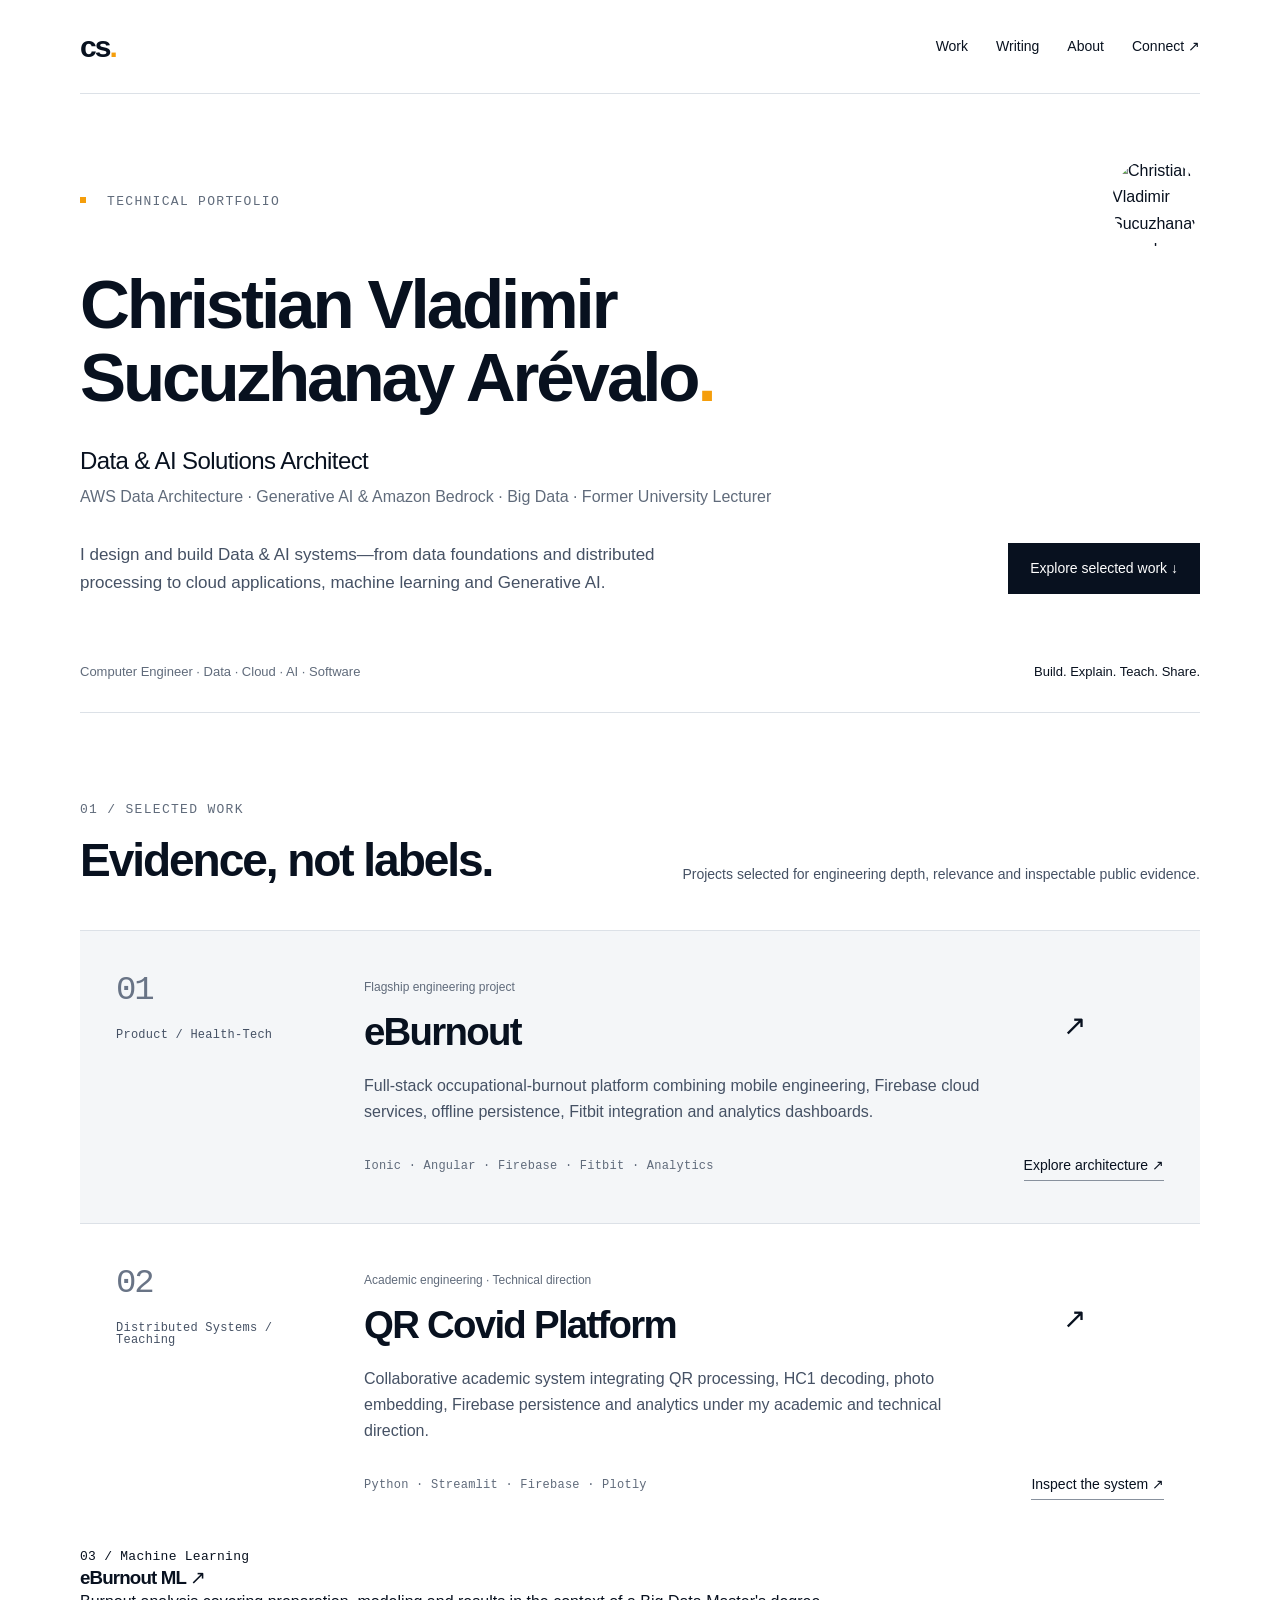
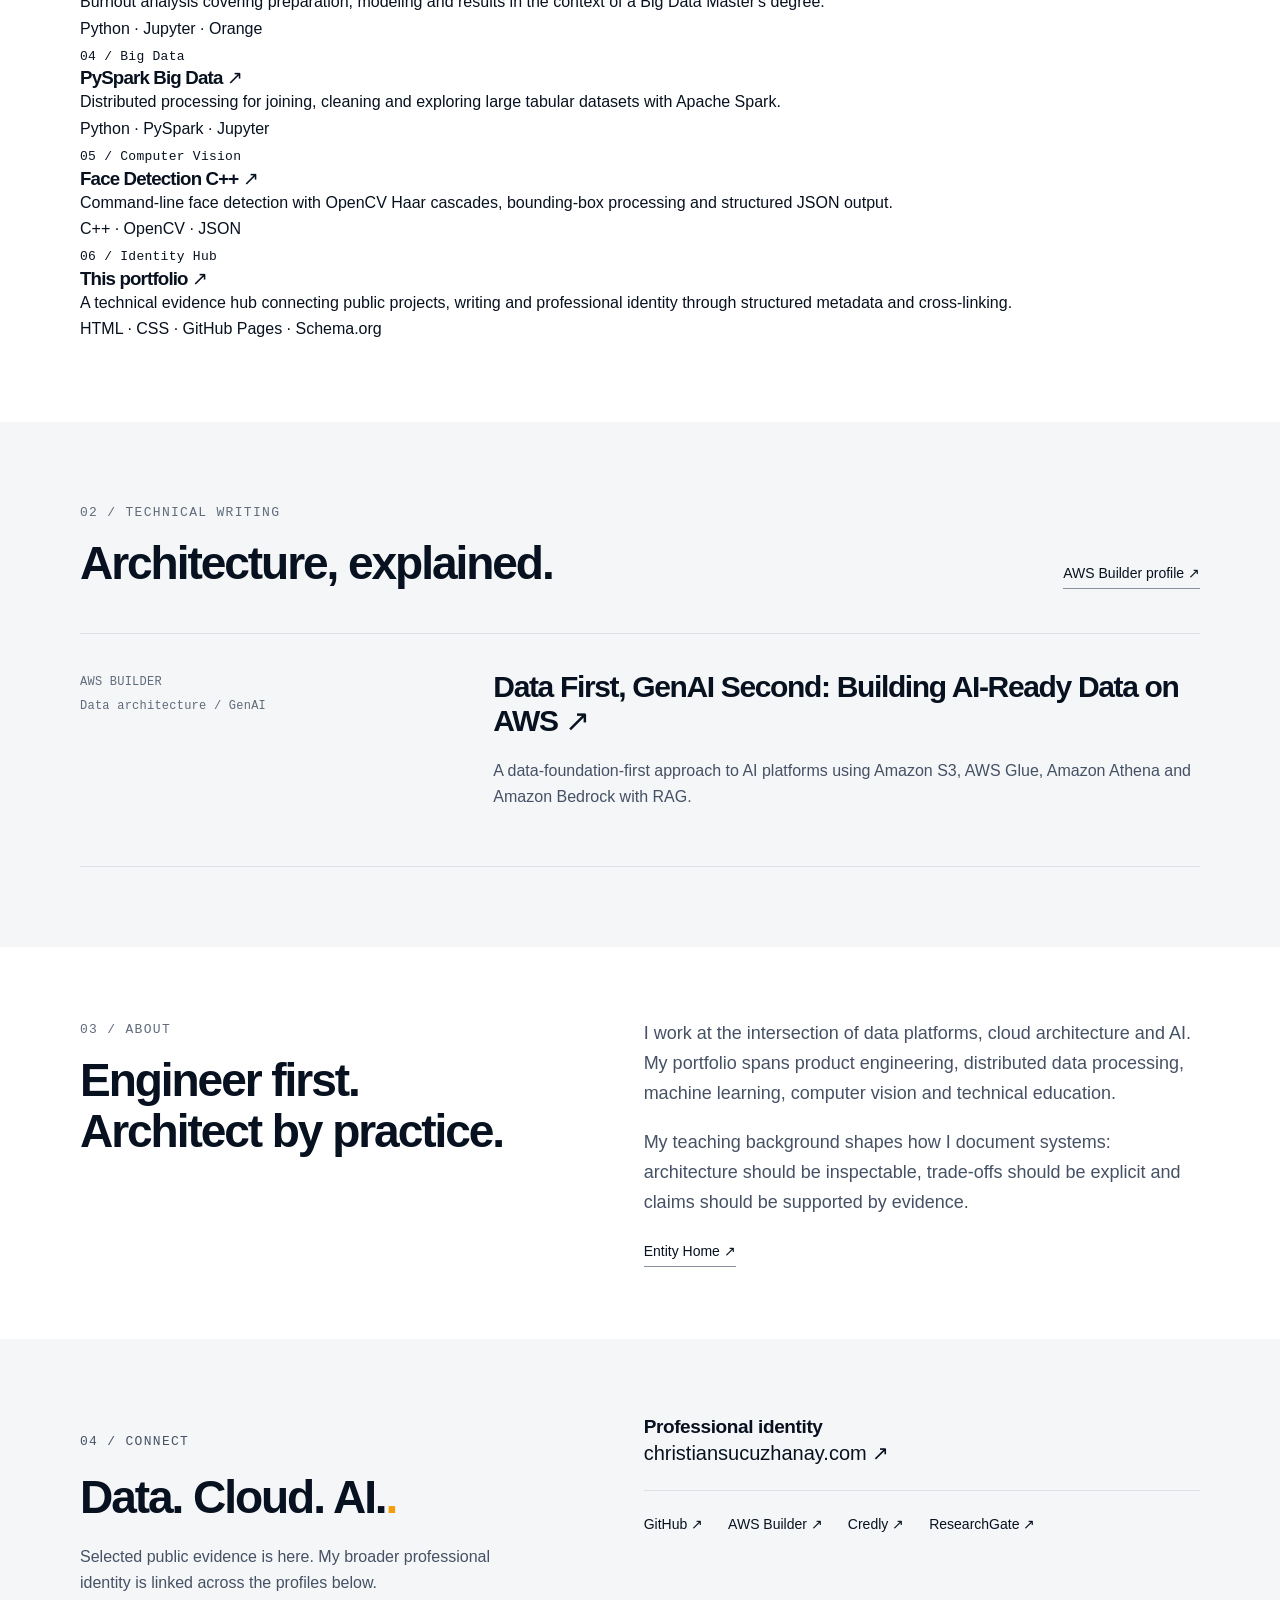
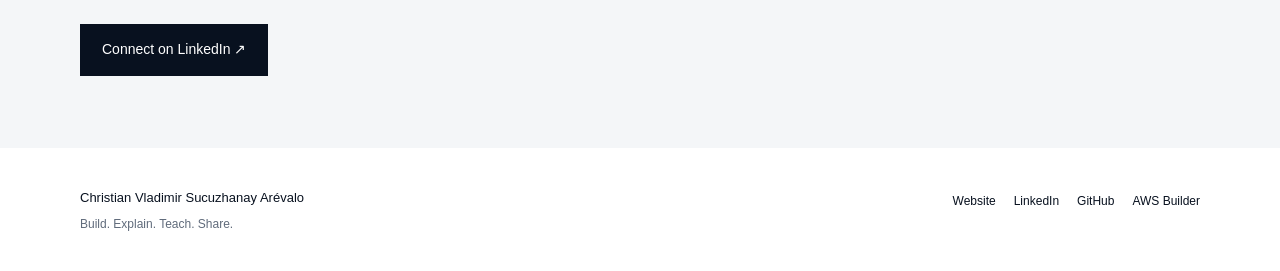
==== commit f034395f: "feat: refresh portfolio with current flagship work" ====
--- a/index.html
+++ b/index.html
@@ -3,166 +3,204 @@
 <head>
   <meta charset="utf-8">
   <meta name="viewport" content="width=device-width, initial-scale=1">
-  <title>Christian Vladimir Sucuzhanay Arévalo | Data & AI Solutions Architect — Technical Portfolio</title>
-  <meta name="description" content="Technical portfolio of Christian Vladimir Sucuzhanay Arévalo, Data & AI Solutions Architect focused on AWS Data Architecture, Generative AI, Amazon Bedrock, Big Data and Data Engineering.">
+  <title>Christian Vladimir Sucuzhanay Arévalo | Data & AI Solutions Architect</title>
+  <meta name="description" content="Technical portfolio of Christian Vladimir Sucuzhanay Arévalo — Data & AI Solutions Architect focused on AWS Data Architecture, Generative AI, Amazon Bedrock, Big Data and engineering systems.">
   <meta name="author" content="Christian Vladimir Sucuzhanay Arévalo">
   <meta name="robots" content="index,follow,max-image-preview:large,max-snippet:-1,max-video-preview:-1">
   <meta name="theme-color" content="#08111f">
-  <meta name="color-scheme" content="light">
-
   <link rel="canonical" href="https://sukuzhanay.github.io/">
   <link rel="me" href="https://christiansucuzhanay.com/">
-  <link rel="preconnect" href="https://avatars.githubusercontent.com" crossorigin>
 
   <meta property="og:type" content="profile">
   <meta property="og:title" content="Christian Vladimir Sucuzhanay Arévalo | Data & AI Solutions Architect">
-  <meta property="og:description" content="AWS Data Architecture · Generative AI · Big Data · Data Engineering">
+  <meta property="og:description" content="AWS Data Architecture · Generative AI & Amazon Bedrock · Big Data · Engineering">
   <meta property="og:url" content="https://sukuzhanay.github.io/">
   <meta property="og:site_name" content="Christian Sucuzhanay — Technical Portfolio">
   <meta property="og:image" content="https://avatars.githubusercontent.com/u/17354471?v=4">
   <meta property="og:image:alt" content="Christian Vladimir Sucuzhanay Arévalo">
-
   <meta name="twitter:card" content="summary">
   <meta name="twitter:title" content="Christian Vladimir Sucuzhanay Arévalo | Data & AI Solutions Architect">
-  <meta name="twitter:description" content="AWS Data Architecture · Generative AI · Big Data · Former University Lecturer">
-  <meta name="twitter:image" content="https://avatars.githubusercontent.com/u/17354471?v=4">
-
-<link rel="stylesheet" href="styles.css">
-<script type="application/ld+json">{
-  "@context": "https://schema.org",
-  "@graph": [
-    {
-      "@type": "WebSite",
-      "@id": "https://sukuzhanay.github.io/#website",
-      "url": "https://sukuzhanay.github.io/",
-      "name": "Christian Sucuzhanay — Data & AI Engineering",
-      "description": "Technical portfolio of Christian Vladimir Sucuzhanay Arévalo focused on AWS, Data Architecture, Generative AI and Big Data.",
-      "publisher": {
-        "@id": "https://christiansucuzhanay.com/#person"
+  <meta name="twitter:description" content="AWS Data Architecture · Generative AI & Amazon Bedrock · Big Data · Former University Lecturer">
+
+  <link rel="stylesheet" href="styles.css">
+
+  <script type="application/ld+json">
+  {
+    "@context":"https://schema.org",
+    "@graph":[
+      {
+        "@type":"WebSite",
+        "@id":"https://sukuzhanay.github.io/#website",
+        "url":"https://sukuzhanay.github.io/",
+        "name":"Christian Sucuzhanay — Technical Portfolio",
+        "publisher":{"@id":"https://christiansucuzhanay.com/#person"}
+      },
+      {
+        "@type":"ProfilePage",
+        "@id":"https://sukuzhanay.github.io/#profile",
+        "url":"https://sukuzhanay.github.io/",
+        "name":"Christian Vladimir Sucuzhanay Arévalo — Technical Portfolio",
+        "dateModified":"2026-09-13",
+        "mainEntity":{"@id":"https://christiansucuzhanay.com/#person"},
+        "isPartOf":{"@id":"https://sukuzhanay.github.io/#website"},
+        "hasPart":[
+          {"@type":"SoftwareSourceCode","name":"eBurnout","url":"https://github.com/sukuzhanay/eburnout","programmingLanguage":["TypeScript","JavaScript"],"creator":{"@id":"https://christiansucuzhanay.com/#person"}},
+          {"@type":"SoftwareSourceCode","name":"eBurnout ML","url":"https://github.com/sukuzhanay/eburnout-ml","programmingLanguage":"Python","creator":{"@id":"https://christiansucuzhanay.com/#person"}},
+          {"@type":"SoftwareSourceCode","name":"Face Detection C++","url":"https://github.com/sukuzhanay/Face-detection-cpp","programmingLanguage":"C++","creator":{"@id":"https://christiansucuzhanay.com/#person"}},
+          {"@type":"SoftwareSourceCode","name":"PySpark Big Data","url":"https://github.com/sukuzhanay/Pyspark-bigdata","programmingLanguage":"Python","creator":{"@id":"https://christiansucuzhanay.com/#person"}},
+          {"@type":"SoftwareSourceCode","name":"QR Covid Platform","url":"https://github.com/sukuzhanay/qrcovid-platform","programmingLanguage":"Python","creator":{"@id":"https://christiansucuzhanay.com/#person"}},
+          {"@type":"Article","headline":"Data First, GenAI Second: Building AI-Ready Data on AWS","url":"https://builder.aws.com/content/3J5AXToJRysJjuV39GAWCt1XKUw/data-first-genai-second-building-ai-ready-data-on-aws","author":{"@id":"https://christiansucuzhanay.com/#person"}}
+        ]
+      },
+      {
+        "@type":"Person",
+        "@id":"https://christiansucuzhanay.com/#person",
+        "name":"Christian Vladimir Sucuzhanay Arévalo",
+        "alternateName":["Christian Vladimir Sucuzhanay Arevalo","Christian Sucuzhanay","sukuzhanay"],
+        "url":"https://christiansucuzhanay.com/",
+        "image":"https://avatars.githubusercontent.com/u/17354471?v=4",
+        "jobTitle":"Data & AI Solutions Architect",
+        "description":"Data & AI Solutions Architect focused on AWS Data Architecture, Generative AI, Amazon Bedrock and Big Data. Former University Lecturer.",
+        "knowsAbout":["AWS Data Architecture","Generative AI","Amazon Bedrock","Big Data","Machine Learning","Apache Spark","Software Engineering"],
+        "sameAs":[
+          "https://www.linkedin.com/in/sucuzhanay",
+          "https://github.com/sukuzhanay",
+          "https://builder.aws.com/community/@sucuzhanay",
+          "https://www.credly.com/users/christian-vladimir-sucuzhanay-arevalo",
+          "https://www.researchgate.net/profile/Christian-Sucuzhanay-Arevalo"
+        ]
       }
-    },
-    {
-      "@type": "ProfilePage",
-      "@id": "https://sukuzhanay.github.io/#profilepage",
-      "url": "https://sukuzhanay.github.io/",
-      "name": "Christian Vladimir Sucuzhanay Arévalo — Data & AI Engineering Portfolio",
-      "description": "Technical profile and selected engineering work of Christian Vladimir Sucuzhanay Arévalo.",
-      "dateModified": "2026-09-09",
-      "mainEntity": {
-        "@id": "https://christiansucuzhanay.com/#person"
-      },
-      "isPartOf": {
-        "@id": "https://sukuzhanay.github.io/#website"
-      },
-      "hasPart": [
-        {
-          "@type": "SoftwareSourceCode",
-          "name": "Burnout, explored through data.",
-          "url": "https://github.com/sukuzhanay/Machine-Learning-BurnOut-Project",
-          "description": "An academic machine-learning study: from exploratory analysis to regression, classification and clustering. A notebook, an Orange workflow and a written report make the analytical process inspectable.",
-          "creator": {
-            "@id": "https://christiansucuzhanay.com/#person"
-          }
-        },
-        {
-          "@type": "CreativeWork",
-          "name": "Designing incremental data flows.",
-          "url": "https://github.com/sukuzhanay/ETL--CLOUD--INCREMENTAL-FULLY-MANAGED",
-          "description": "An early design brief for cloud ingestion, processing and incremental warehouse loading. The public repository records the intended pipeline; it does not contain a deployed implementation.",
-          "creator": {
-            "@id": "https://christiansucuzhanay.com/#person"
-          }
-        },
-        {
-          "@type": "CreativeWork",
-          "name": "NIS2 Intelligence.",
-          "url": "https://builder.aws.com/content/3J5AXToJRysJjuV39GAWCt1XKUw/data-first-genai-second-building-ai-ready-data-on-aws",
-          "description": "A conceptual AWS architecture connecting governed data, evidence tracking and Generative AI for regulatory intelligence. The public article explains the data-first approach.",
-          "creator": {
-            "@id": "https://christiansucuzhanay.com/#person"
-          }
-        },
-        {
-          "@type": "SoftwareSourceCode",
-          "name": "From pixels to face detection.",
-          "url": "https://github.com/sukuzhanay/Reconocimiento-Facial-en-C-",
-          "description": "C++ and OpenCV code that loads images, detects faces with Haar cascades and exports a face count to JSON. A concrete look at image processing and native software integration.",
-          "creator": {
-            "@id": "https://christiansucuzhanay.com/#person"
-          }
-        },
-        {
-          "@type": "SoftwareSourceCode",
-          "name": "Concurrency & distributed programming",
-          "codeRepository": "https://github.com/sukuzhanay/Concurrent-and-distributed-programming",
-          "creator": {
-            "@id": "https://christiansucuzhanay.com/#person"
-          }
-        },
-        {
-          "@type": "Article",
-          "headline": "Data First, GenAI Second: Building AI-Ready Data on AWS",
-          "url": "https://builder.aws.com/content/3J5AXToJRysJjuV39GAWCt1XKUw/data-first-genai-second-building-ai-ready-data-on-aws",
-          "author": {
-            "@id": "https://christiansucuzhanay.com/#person"
-          }
-        }
-      ]
-    },
-    {
-      "@type": "Person",
-      "@id": "https://christiansucuzhanay.com/#person",
-      "name": "Christian Vladimir Sucuzhanay Arévalo",
-      "alternateName": [
-        "Christian Vladimir Sucuzhanay Arevalo",
-        "Christian Sucuzhanay Arévalo",
-        "Christian Sucuzhanay Arevalo",
-        "Christian Vladimir Sucuzhanay",
-        "Christian Sucuzhanay",
-        "Christian V. Sucuzhanay",
-        "sukuzhanay"
-      ],
-      "url": "https://christiansucuzhanay.com/",
-      "image": "https://avatars.githubusercontent.com/u/17354471?v=4",
-      "jobTitle": "Data & AI Solutions Architect",
-      "description": "Data & AI Solutions Architect. Computer Engineer. Former University Lecturer.",
-      "knowsAbout": [
-        "AWS Data Architecture",
-        "Generative AI",
-        "Big Data",
-        "Data Engineering",
-        "Software Engineering"
-      ],
-      "sameAs": [
-        "https://www.linkedin.com/in/sucuzhanay",
-        "https://github.com/sukuzhanay",
-        "https://builder.aws.com/community/@sucuzhanay",
-        "https://skillsprofile.skillbuilder.aws/user/sucuzhanay",
-        "https://www.credly.com/users/christian-vladimir-sucuzhanay-arevalo/badges/credly",
-        "https://openbadgepassport.com/app/profile/230270",
-        "https://www.researchgate.net/profile/Christian-Sucuzhanay-Arevalo",
-        "https://www.kaggle.com/sukuzhanay",
-        "https://stackoverflow.com/users/6025932/christian-vladimir-sucuzhanay",
-        "https://www.skills.google/public_profiles/c094dd66-f266-4f77-a808-a0601b187009",
-        "https://hub.docker.com/u/sukuzhanay",
-        "https://rpubs.com/christian_sucuzhanay",
-        "https://medium.com/@sukuzhanay",
-        "https://x.com/sukuzhanay",
-        "https://www.youtube.com/@ChristianSukuzhanay"
-      ]
-    }
-  ]
-}</script>
+    ]
+  }
+  </script>
 </head>
-<body><a class="skip" href="#main">Skip to content</a>
-<header class="site-header wrap"><a class="brand" href="#main" aria-label="Christian Sucuzhanay, back to top">cs<span>.</span></a><nav aria-label="Main navigation"><a href="#work">Work</a><a href="#about">About</a><a href="#writing">Writing</a><a href="#experience">Experience</a><a href="#connect">Connect <span aria-hidden="true">↗</span></a></nav></header>
+<body>
+<a class="skip" href="#main">Skip to content</a>
+
+<header class="site-header wrap">
+  <a class="brand" href="#main" aria-label="Christian Sucuzhanay, back to top">cs<span>.</span></a>
+  <nav aria-label="Main navigation">
+    <a href="#work">Work</a><a href="#writing">Writing</a><a href="#about">About</a><a href="#connect">Connect ↗</a>
+  </nav>
+</header>
+
 <main id="main">
-<section class="hero wrap" aria-labelledby="name"><div class="hero-top"><p class="eyebrow"><span class="dot"></span> Personal / Technical portfolio</p><img src="https://avatars.githubusercontent.com/u/17354471?v=4" alt="Portrait of Christian Vladimir Sucuzhanay Arévalo" width="88" height="88" decoding="async"></div><h1 id="name">Christian Vladimir<br>Sucuzhanay Arévalo<span class="accent">.</span></h1><p class="role">Data &amp; AI Solutions Architect</p><p class="specialism">AWS Data Architecture · Generative AI · Big Data</p><div class="hero-bottom"><p class="intro">I design and build production-oriented Data &amp; AI architectures on AWS, combining modern data platforms, Generative AI and clear technical communication.</p><a class="button" href="#work">Explore selected work <span aria-hidden="true">↓</span></a></div><div class="hero-foot"><span>Computer Engineer · Former University Lecturer</span><span>Build. Explain. Teach. Share.</span></div></section>
-<section id="work" class="work wrap" aria-labelledby="work-title"><div class="section-heading"><div><p class="eyebrow">01 / Selected work</p><h2 id="work-title">Ideas into systems.</h2></div><p>Data → Cloud → AI → Software engineering<br><span class="muted">Selected projects, designs and experiments.</span></p></div><article class="project" id="project-01"><div class="project-index">01<span>Data / Research</span></div><div class="project-body"><p class="status">Academic project</p><h3><a href="https://github.com/sukuzhanay/Machine-Learning-BurnOut-Project">Burnout, explored through data.<span class="arrow" aria-hidden="true">↗</span></a></h3><p>An academic machine-learning study: from exploratory analysis to regression, classification and clustering. A notebook, an Orange workflow and a written report make the analytical process inspectable.</p><div class="project-bottom"><span class="mono">Python · pandas · scikit-learn</span><a class="text-link" href="https://github.com/sukuzhanay/Machine-Learning-BurnOut-Project">Explore the analysis <span aria-hidden="true">↗</span></a></div></div></article><article class="project" id="project-02"><div class="project-index">02<span>Cloud / Architecture</span></div><div class="project-body"><p class="status">Design brief</p><h3><a href="https://github.com/sukuzhanay/ETL--CLOUD--INCREMENTAL-FULLY-MANAGED">Designing incremental data flows.<span class="arrow" aria-hidden="true">↗</span></a></h3><p>An early design brief for cloud ingestion, processing and incremental warehouse loading. The public repository records the intended pipeline; it does not contain a deployed implementation.</p><div class="project-bottom"><span class="mono">Data ingestion · ETL · Warehousing</span><a class="text-link" href="https://github.com/sukuzhanay/ETL--CLOUD--INCREMENTAL-FULLY-MANAGED">Read the design brief <span aria-hidden="true">↗</span></a></div></div></article><article class="project" id="project-03"><div class="project-index">03<span>AI / Architecture</span></div><div class="project-body"><p class="status">Conceptual architecture</p><h3><a href="https://builder.aws.com/content/3J5AXToJRysJjuV39GAWCt1XKUw/data-first-genai-second-building-ai-ready-data-on-aws">NIS2 Intelligence.<span class="arrow" aria-hidden="true">↗</span></a></h3><p>A conceptual AWS architecture connecting governed data, evidence tracking and Generative AI for regulatory intelligence. The public article explains the data-first approach.</p><div class="project-bottom"><span class="mono">AWS · Data architecture · Generative AI</span><a class="text-link" href="https://builder.aws.com/content/3J5AXToJRysJjuV39GAWCt1XKUw/data-first-genai-second-building-ai-ready-data-on-aws">Read the public article <span aria-hidden="true">↗</span></a></div></div></article><article class="project" id="project-04"><div class="project-index">04<span>Software / Computer vision</span></div><div class="project-body"><p class="status">Code implementation</p><h3><a href="https://github.com/sukuzhanay/Reconocimiento-Facial-en-C-">From pixels to face detection.<span class="arrow" aria-hidden="true">↗</span></a></h3><p>C++ and OpenCV code that loads images, detects faces with Haar cascades and exports a face count to JSON. A concrete look at image processing and native software integration.</p><div class="project-bottom"><span class="mono">C++ · OpenCV · JSON</span><a class="text-link" href="https://github.com/sukuzhanay/Reconocimiento-Facial-en-C-">Inspect the source <span aria-hidden="true">↗</span></a></div></div></article>
-<article class="supporting"><span class="mono">05 / Engineering foundations</span><div><h3><a href="https://github.com/sukuzhanay/Concurrent-and-distributed-programming">Concurrency &amp; distributed programming <span aria-hidden="true">↗</span></a></h3><p>Small Java learning examples of sockets, threads and semaphores. Supporting foundations from my programming work.</p></div></article></section>
-<section id="about" class="about band"><div class="wrap split"><div><p class="eyebrow">02 / About</p><h2>Build with intent.<br>Explain with clarity.</h2></div><div class="prose"><p>I’m Christian, a Computer Engineer working at the intersection of data platforms, cloud architecture and AI.</p><p>My approach starts with the data and the engineering decisions behind it. I bring the same care to communicating a system as I do to designing it—a perspective shaped by my experience as a university lecturer.</p><a class="text-link" href="https://christiansucuzhanay.com/" rel="me">More about me at my Entity Home ↗</a></div></div></section>
-<section id="writing" class="wrap writing"><div class="section-heading"><div><p class="eyebrow">03 / Writing</p><h2>Notes from the build.</h2></div><a class="text-link" href="https://builder.aws.com/community/@sucuzhanay" rel="me">AWS Builder profile ↗</a></div><article class="article"><div class="article-meta mono">AWS BUILDER<br>Data architecture / Generative AI</div><div><h3><a href="https://builder.aws.com/content/3J5AXToJRysJjuV39GAWCt1XKUw/data-first-genai-second-building-ai-ready-data-on-aws">Data First, GenAI Second:<br>Building AI-Ready Data on AWS <span aria-hidden="true">↗</span></a></h3><p>A data-first perspective on the foundations behind useful AI.</p><a class="text-link" href="https://builder.aws.com/content/3J5AXToJRysJjuV39GAWCt1XKUw/data-first-genai-second-building-ai-ready-data-on-aws">Read the article ↗</a></div></article></section>
-<section id="experience" class="wrap experience"><div class="split"><div><p class="eyebrow">04 / Experience &amp; Teaching</p><h2>Engineering.<br>And sharing it.</h2></div><div><div class="experience-row"><span class="mono">Practice</span><div><h3>Data &amp; AI Solutions Architect</h3><p>AWS data architecture, Generative AI and Big Data. Connecting technical decisions with clear explanations.</p></div></div><div class="experience-row"><span class="mono">Teaching</span><div><h3>Former University Lecturer</h3><p>A background in university teaching that informs how I explain software, systems and architectural trade-offs.</p></div></div><a class="text-link" href="https://www.linkedin.com/in/sucuzhanay" rel="me">Professional background on LinkedIn ↗</a></div></div></section>
-<section id="connect" class="connect band"><div class="wrap split"><div><p class="eyebrow">05 / Connect</p><h2>Let’s exchange ideas<span class="accent">.</span></h2><p>Data, cloud, AI—or the craft of explaining them.</p><a class="button" href="https://www.linkedin.com/in/sucuzhanay" rel="me">Connect on LinkedIn ↗</a></div><div class="identity"><h3>Verified digital identity</h3><p>This is my technical portfolio. My Entity Home brings together my broader professional identity.</p><a class="identity-home" href="https://christiansucuzhanay.com/" rel="me">christiansucuzhanay.com ↗</a><div class="identity-links"><a href="https://github.com/sukuzhanay" rel="me">GitHub ↗</a><a href="https://builder.aws.com/community/@sucuzhanay" rel="me">AWS Builder ↗</a><a href="https://skillsprofile.skillbuilder.aws/user/sucuzhanay" rel="me">AWS Skills ↗</a><a href="https://www.credly.com/users/christian-vladimir-sucuzhanay-arevalo/badges/credly" rel="me">Credly ↗</a><a href="https://www.youtube.com/@ChristianSukuzhanay" rel="me">YouTube ↗</a></div></div></div></section>
-</main><footer class="wrap"><div><strong>Christian Vladimir Sucuzhanay Arévalo</strong><p>Build. Explain. Teach. Share.</p></div><nav aria-label="Footer"><a href="https://christiansucuzhanay.com/" rel="me">Entity Home</a><a href="https://www.linkedin.com/in/sucuzhanay" rel="me">LinkedIn</a><a href="https://github.com/sukuzhanay" rel="me">GitHub</a><a href="https://builder.aws.com/community/@sucuzhanay" rel="me">AWS Builder</a></nav></footer></body>
+  <section class="hero wrap">
+    <div class="hero-top">
+      <p class="eyebrow"><span class="dot"></span> Technical portfolio</p>
+      <img src="https://avatars.githubusercontent.com/u/17354471?v=4" alt="Christian Vladimir Sucuzhanay Arévalo" width="96" height="96">
+    </div>
+    <h1>Christian Vladimir<br>Sucuzhanay Arévalo<span class="accent">.</span></h1>
+    <p class="role">Data &amp; AI Solutions Architect</p>
+    <p class="specialism">AWS Data Architecture · Generative AI &amp; Amazon Bedrock · Big Data · Former University Lecturer</p>
+    <div class="hero-bottom">
+      <p class="intro">I design and build Data &amp; AI systems—from data foundations and distributed processing to cloud applications, machine learning and Generative AI.</p>
+      <a class="button" href="#work">Explore selected work ↓</a>
+    </div>
+    <div class="hero-foot"><span>Computer Engineer · Data · Cloud · AI · Software</span><span>Build. Explain. Teach. Share.</span></div>
+  </section>
+
+  <section id="work" class="work wrap">
+    <div class="section-heading">
+      <div><p class="eyebrow">01 / Selected work</p><h2>Evidence, not labels.</h2></div>
+      <p>Projects selected for engineering depth, relevance and inspectable public evidence.</p>
+    </div>
+
+    <article class="project featured">
+      <div class="project-index">01<span>Product / Health-Tech</span></div>
+      <div class="project-body">
+        <p class="status">Flagship engineering project</p>
+        <h3><a href="https://github.com/sukuzhanay/eburnout">eBurnout <span class="arrow">↗</span></a></h3>
+        <p>Full-stack occupational-burnout platform combining mobile engineering, Firebase cloud services, offline persistence, Fitbit integration and analytics dashboards.</p>
+        <div class="project-bottom"><span class="mono">Ionic · Angular · Firebase · Fitbit · Analytics</span><a class="text-link" href="https://github.com/sukuzhanay/eburnout">Explore architecture ↗</a></div>
+      </div>
+    </article>
+
+    <article class="project featured">
+      <div class="project-index">02<span>Distributed Systems / Teaching</span></div>
+      <div class="project-body">
+        <p class="status">Academic engineering · Technical direction</p>
+        <h3><a href="https://github.com/sukuzhanay/qrcovid-platform">QR Covid Platform <span class="arrow">↗</span></a></h3>
+        <p>Collaborative academic system integrating QR processing, HC1 decoding, photo embedding, Firebase persistence and analytics under my academic and technical direction.</p>
+        <div class="project-bottom"><span class="mono">Python · Streamlit · Firebase · Plotly</span><a class="text-link" href="https://github.com/sukuzhanay/qrcovid-platform">Inspect the system ↗</a></div>
+      </div>
+    </article>
+
+    <div class="project-grid">
+      <article class="card">
+        <span class="mono">03 / Machine Learning</span>
+        <h3><a href="https://github.com/sukuzhanay/eburnout-ml">eBurnout ML ↗</a></h3>
+        <p>Burnout analysis covering preparation, modeling and results in the context of a Big Data Master's degree.</p>
+        <span class="stack">Python · Jupyter · Orange</span>
+      </article>
+      <article class="card">
+        <span class="mono">04 / Big Data</span>
+        <h3><a href="https://github.com/sukuzhanay/Pyspark-bigdata">PySpark Big Data ↗</a></h3>
+        <p>Distributed processing for joining, cleaning and exploring large tabular datasets with Apache Spark.</p>
+        <span class="stack">Python · PySpark · Jupyter</span>
+      </article>
+      <article class="card">
+        <span class="mono">05 / Computer Vision</span>
+        <h3><a href="https://github.com/sukuzhanay/Face-detection-cpp">Face Detection C++ ↗</a></h3>
+        <p>Command-line face detection with OpenCV Haar cascades, bounding-box processing and structured JSON output.</p>
+        <span class="stack">C++ · OpenCV · JSON</span>
+      </article>
+      <article class="card">
+        <span class="mono">06 / Identity Hub</span>
+        <h3><a href="https://github.com/sukuzhanay/sukuzhanay.github.io">This portfolio ↗</a></h3>
+        <p>A technical evidence hub connecting public projects, writing and professional identity through structured metadata and cross-linking.</p>
+        <span class="stack">HTML · CSS · GitHub Pages · Schema.org</span>
+      </article>
+    </div>
+  </section>
+
+  <section id="writing" class="band">
+    <div class="wrap writing">
+      <div class="section-heading">
+        <div><p class="eyebrow">02 / Technical writing</p><h2>Architecture, explained.</h2></div>
+        <a class="text-link" href="https://builder.aws.com/community/@sucuzhanay">AWS Builder profile ↗</a>
+      </div>
+      <article class="article">
+        <div class="article-meta mono">AWS BUILDER<br>Data architecture / GenAI</div>
+        <div>
+          <h3><a href="https://builder.aws.com/content/3J5AXToJRysJjuV39GAWCt1XKUw/data-first-genai-second-building-ai-ready-data-on-aws">Data First, GenAI Second: Building AI-Ready Data on AWS ↗</a></h3>
+          <p>A data-foundation-first approach to AI platforms using Amazon S3, AWS Glue, Amazon Athena and Amazon Bedrock with RAG.</p>
+        </div>
+      </article>
+    </div>
+  </section>
+
+  <section id="about" class="about wrap">
+    <div class="split">
+      <div><p class="eyebrow">03 / About</p><h2>Engineer first.<br>Architect by practice.</h2></div>
+      <div class="prose">
+        <p>I work at the intersection of data platforms, cloud architecture and AI. My portfolio spans product engineering, distributed data processing, machine learning, computer vision and technical education.</p>
+        <p>My teaching background shapes how I document systems: architecture should be inspectable, trade-offs should be explicit and claims should be supported by evidence.</p>
+        <a class="text-link" href="https://christiansucuzhanay.com/" rel="me">Entity Home ↗</a>
+      </div>
+    </div>
+  </section>
+
+  <section id="connect" class="connect band">
+    <div class="wrap split">
+      <div><p class="eyebrow">04 / Connect</p><h2>Data. Cloud. AI.<span class="accent">.</span></h2><p>Selected public evidence is here. My broader professional identity is linked across the profiles below.</p><a class="button" href="https://www.linkedin.com/in/sucuzhanay" rel="me">Connect on LinkedIn ↗</a></div>
+      <div class="identity">
+        <h3>Professional identity</h3>
+        <a class="identity-home" href="https://christiansucuzhanay.com/" rel="me">christiansucuzhanay.com ↗</a>
+        <div class="identity-links">
+          <a href="https://github.com/sukuzhanay" rel="me">GitHub ↗</a>
+          <a href="https://builder.aws.com/community/@sucuzhanay" rel="me">AWS Builder ↗</a>
+          <a href="https://www.credly.com/users/christian-vladimir-sucuzhanay-arevalo" rel="me">Credly ↗</a>
+          <a href="https://www.researchgate.net/profile/Christian-Sucuzhanay-Arevalo" rel="me">ResearchGate ↗</a>
+        </div>
+      </div>
+    </div>
+  </section>
+</main>
+
+<footer class="wrap">
+  <div><strong>Christian Vladimir Sucuzhanay Arévalo</strong><p>Build. Explain. Teach. Share.</p></div>
+  <nav aria-label="Footer"><a href="https://christiansucuzhanay.com/" rel="me">Website</a><a href="https://www.linkedin.com/in/sucuzhanay" rel="me">LinkedIn</a><a href="https://github.com/sukuzhanay" rel="me">GitHub</a><a href="https://builder.aws.com/community/@sucuzhanay" rel="me">AWS Builder</a></nav>
+</footer>
+</body>
 </html>
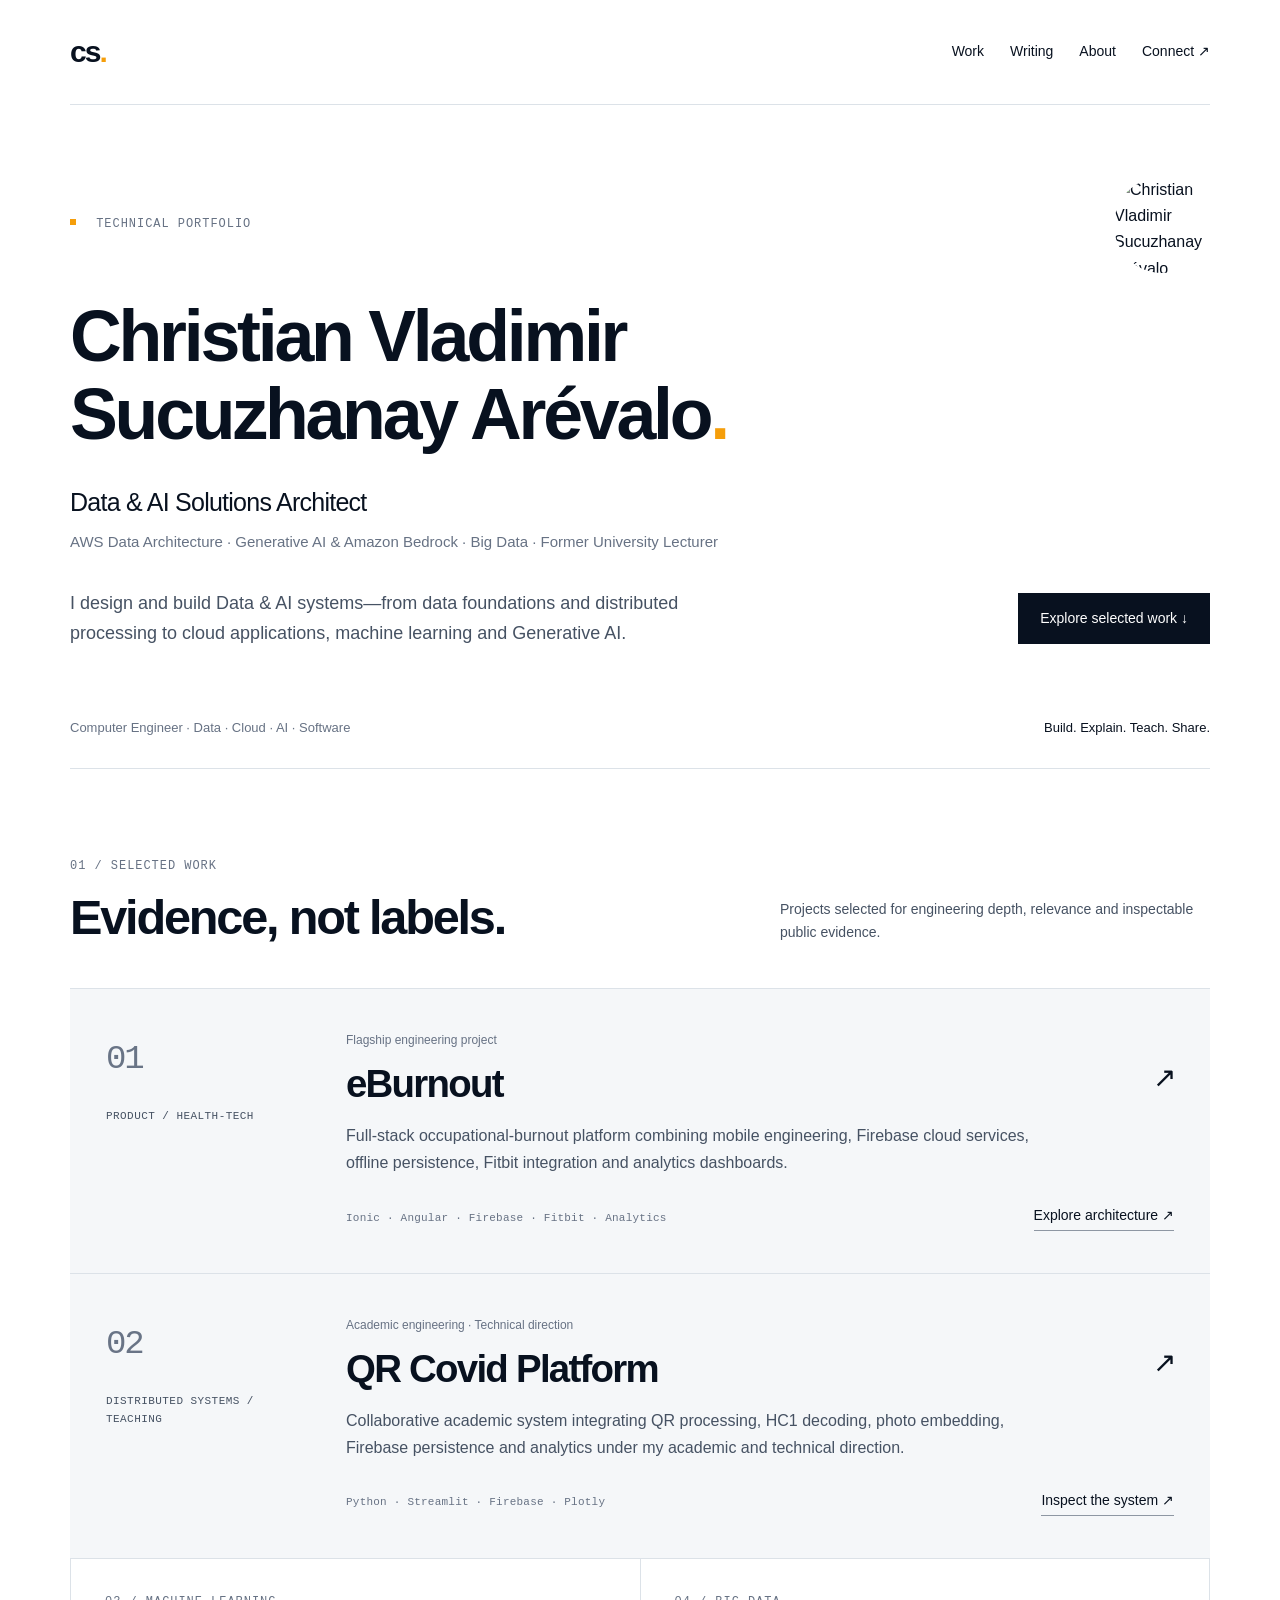
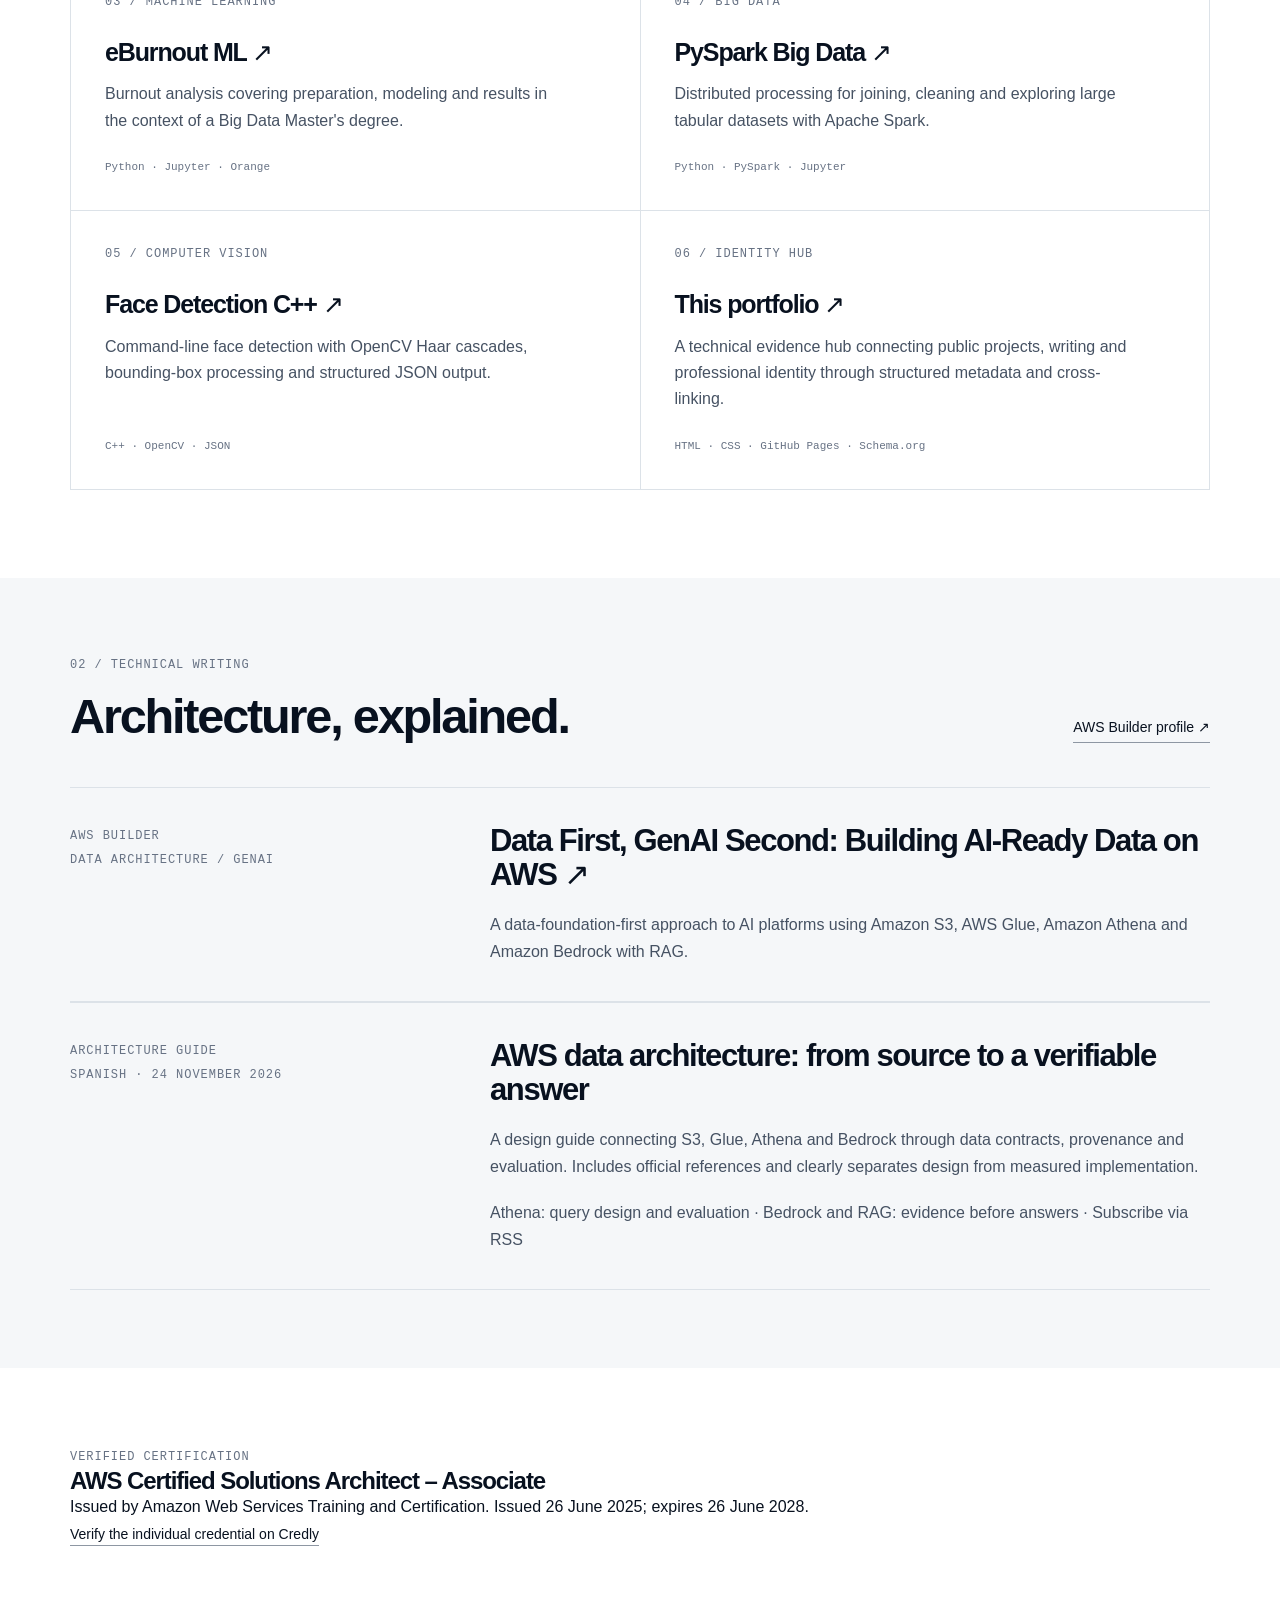
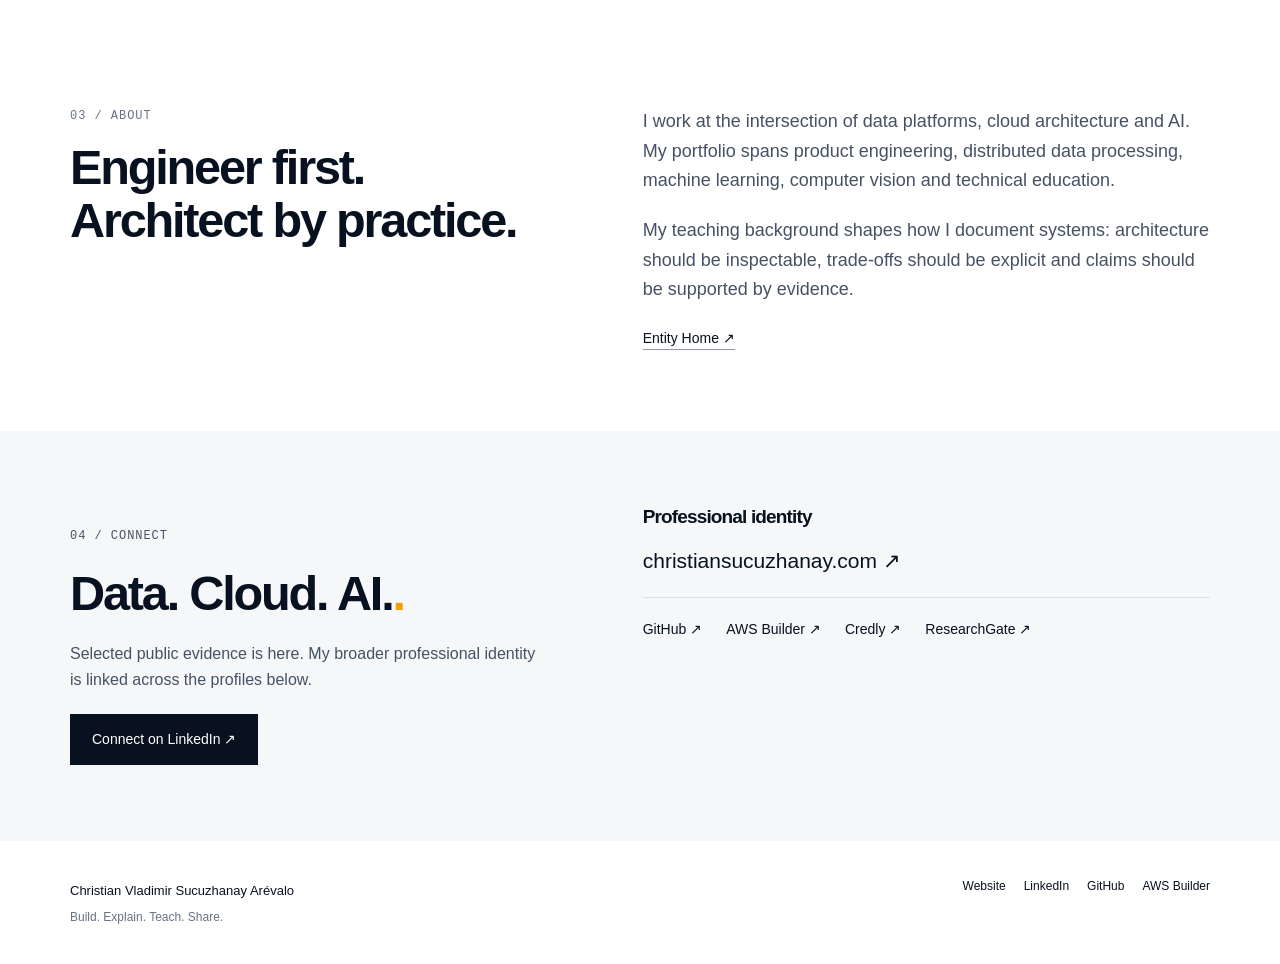
==== commit 849edc11: "feat: publish AWS architecture guide, verified credential and IndexNow workflow" ====
--- a/index.html
+++ b/index.html
@@ -10,6 +10,7 @@
   <meta name="theme-color" content="#08111f">
   <link rel="canonical" href="https://sukuzhanay.github.io/">
   <link rel="me" href="https://christiansucuzhanay.com/">
+  <link rel="alternate" type="application/rss+xml" title="Christian Sucuzhanay — Architecture notes (Spanish)" href="https://sukuzhanay.github.io/feed.xml">
 
   <meta property="og:type" content="profile">
   <meta property="og:title" content="Christian Vladimir Sucuzhanay Arévalo | Data & AI Solutions Architect">
@@ -25,53 +26,141 @@
   <link rel="stylesheet" href="styles.css">
 
   <script type="application/ld+json">
-  {
-    "@context":"https://schema.org",
-    "@graph":[
-      {
-        "@type":"WebSite",
-        "@id":"https://sukuzhanay.github.io/#website",
-        "url":"https://sukuzhanay.github.io/",
-        "name":"Christian Sucuzhanay — Technical Portfolio",
-        "publisher":{"@id":"https://christiansucuzhanay.com/#person"}
+{
+  "@context": "https://schema.org",
+  "@graph": [
+    {
+      "@type": "WebSite",
+      "@id": "https://sukuzhanay.github.io/#website",
+      "url": "https://sukuzhanay.github.io/",
+      "name": "Christian Sucuzhanay — Technical Portfolio",
+      "publisher": {
+        "@id": "https://christiansucuzhanay.com/#person"
+      }
+    },
+    {
+      "@type": "ProfilePage",
+      "@id": "https://sukuzhanay.github.io/#profile",
+      "url": "https://sukuzhanay.github.io/",
+      "name": "Christian Vladimir Sucuzhanay Arévalo — Technical Portfolio",
+      "dateModified": "2026-11-25",
+      "mainEntity": {
+        "@id": "https://christiansucuzhanay.com/#person"
       },
-      {
-        "@type":"ProfilePage",
-        "@id":"https://sukuzhanay.github.io/#profile",
-        "url":"https://sukuzhanay.github.io/",
-        "name":"Christian Vladimir Sucuzhanay Arévalo — Technical Portfolio",
-        "dateModified":"2026-09-13",
-        "mainEntity":{"@id":"https://christiansucuzhanay.com/#person"},
-        "isPartOf":{"@id":"https://sukuzhanay.github.io/#website"},
-        "hasPart":[
-          {"@type":"SoftwareSourceCode","name":"eBurnout","url":"https://github.com/sukuzhanay/eburnout","programmingLanguage":["TypeScript","JavaScript"],"creator":{"@id":"https://christiansucuzhanay.com/#person"}},
-          {"@type":"SoftwareSourceCode","name":"eBurnout ML","url":"https://github.com/sukuzhanay/eburnout-ml","programmingLanguage":"Python","creator":{"@id":"https://christiansucuzhanay.com/#person"}},
-          {"@type":"SoftwareSourceCode","name":"Face Detection C++","url":"https://github.com/sukuzhanay/Face-detection-cpp","programmingLanguage":"C++","creator":{"@id":"https://christiansucuzhanay.com/#person"}},
-          {"@type":"SoftwareSourceCode","name":"PySpark Big Data","url":"https://github.com/sukuzhanay/Pyspark-bigdata","programmingLanguage":"Python","creator":{"@id":"https://christiansucuzhanay.com/#person"}},
-          {"@type":"SoftwareSourceCode","name":"QR Covid Platform","url":"https://github.com/sukuzhanay/qrcovid-platform","programmingLanguage":"Python","creator":{"@id":"https://christiansucuzhanay.com/#person"}},
-          {"@type":"Article","headline":"Data First, GenAI Second: Building AI-Ready Data on AWS","url":"https://builder.aws.com/content/3J5AXToJRysJjuV39GAWCt1XKUw/data-first-genai-second-building-ai-ready-data-on-aws","author":{"@id":"https://christiansucuzhanay.com/#person"}}
-        ]
+      "isPartOf": {
+        "@id": "https://sukuzhanay.github.io/#website"
       },
-      {
-        "@type":"Person",
-        "@id":"https://christiansucuzhanay.com/#person",
-        "name":"Christian Vladimir Sucuzhanay Arévalo",
-        "alternateName":["Christian Vladimir Sucuzhanay Arevalo","Christian Sucuzhanay","sukuzhanay"],
-        "url":"https://christiansucuzhanay.com/",
-        "image":"https://avatars.githubusercontent.com/u/17354471?v=4",
-        "jobTitle":"Data & AI Solutions Architect",
-        "description":"Data & AI Solutions Architect focused on AWS Data Architecture, Generative AI, Amazon Bedrock and Big Data. Former University Lecturer.",
-        "knowsAbout":["AWS Data Architecture","Generative AI","Amazon Bedrock","Big Data","Machine Learning","Apache Spark","Software Engineering"],
-        "sameAs":[
-          "https://www.linkedin.com/in/sucuzhanay",
-          "https://github.com/sukuzhanay",
-          "https://builder.aws.com/community/@sucuzhanay",
-          "https://www.credly.com/users/christian-vladimir-sucuzhanay-arevalo",
-          "https://www.researchgate.net/profile/Christian-Sucuzhanay-Arevalo"
-        ]
+      "hasPart": [
+        {
+          "@type": "SoftwareSourceCode",
+          "name": "eBurnout",
+          "url": "https://github.com/sukuzhanay/eburnout",
+          "programmingLanguage": [
+            "TypeScript",
+            "JavaScript"
+          ],
+          "creator": {
+            "@id": "https://christiansucuzhanay.com/#person"
+          }
+        },
+        {
+          "@type": "SoftwareSourceCode",
+          "name": "eBurnout ML",
+          "url": "https://github.com/sukuzhanay/eburnout-ml",
+          "programmingLanguage": "Python",
+          "creator": {
+            "@id": "https://christiansucuzhanay.com/#person"
+          }
+        },
+        {
+          "@type": "SoftwareSourceCode",
+          "name": "Face Detection C++",
+          "url": "https://github.com/sukuzhanay/Face-detection-cpp",
+          "programmingLanguage": "C++",
+          "creator": {
+            "@id": "https://christiansucuzhanay.com/#person"
+          }
+        },
+        {
+          "@type": "SoftwareSourceCode",
+          "name": "PySpark Big Data",
+          "url": "https://github.com/sukuzhanay/Pyspark-bigdata",
+          "programmingLanguage": "Python",
+          "creator": {
+            "@id": "https://christiansucuzhanay.com/#person"
+          }
+        },
+        {
+          "@type": "SoftwareSourceCode",
+          "name": "QR Covid Platform",
+          "url": "https://github.com/sukuzhanay/qrcovid-platform",
+          "programmingLanguage": "Python",
+          "contributor": {
+            "@id": "https://christiansucuzhanay.com/#person"
+          }
+        },
+        {
+          "@type": "Article",
+          "headline": "Data First, GenAI Second: Building AI-Ready Data on AWS",
+          "url": "https://builder.aws.com/content/3J5AXToJRysJjuV39GAWCt1XKUw/data-first-genai-second-building-ai-ready-data-on-aws",
+          "author": {
+            "@id": "https://christiansucuzhanay.com/#person"
+          }
+        },
+        {
+          "@type": "TechArticle",
+          "headline": "Arquitectura de datos en AWS: de la fuente a una respuesta verificable",
+          "url": "https://sukuzhanay.github.io/topics/aws-data-architecture/",
+          "author": {
+            "@id": "https://christiansucuzhanay.com/#person"
+          },
+          "inLanguage": "es"
+        }
+      ]
+    },
+    {
+      "@type": "Person",
+      "@id": "https://christiansucuzhanay.com/#person",
+      "name": "Christian Vladimir Sucuzhanay Arévalo",
+      "alternateName": [
+        "Christian Vladimir Sucuzhanay Arevalo",
+        "Christian Sucuzhanay",
+        "sukuzhanay"
+      ],
+      "url": "https://christiansucuzhanay.com/",
+      "image": "https://avatars.githubusercontent.com/u/17354471?v=4",
+      "jobTitle": "Data & AI Solutions Architect",
+      "description": "Data & AI Solutions Architect focused on AWS Data Architecture, Generative AI, Amazon Bedrock and Big Data. Former University Lecturer.",
+      "knowsAbout": [
+        "AWS Data Architecture",
+        "Generative AI",
+        "Amazon Bedrock",
+        "Big Data",
+        "Machine Learning",
+        "Apache Spark",
+        "Software Engineering"
+      ],
+      "sameAs": [
+        "https://www.linkedin.com/in/sucuzhanay",
+        "https://github.com/sukuzhanay",
+        "https://builder.aws.com/community/@sucuzhanay",
+        "https://www.credly.com/users/christian-vladimir-sucuzhanay-arevalo",
+        "https://www.researchgate.net/profile/Christian-Sucuzhanay-Arevalo"
+      ],
+      "hasCredential": {
+        "@type": "EducationalOccupationalCredential",
+        "name": "AWS Certified Solutions Architect – Associate",
+        "credentialCategory": "Certification",
+        "url": "https://www.credly.com/badges/5a3b36d6-0d75-401c-99ac-ea4e678a512b",
+        "recognizedBy": {
+          "@type": "Organization",
+          "name": "Amazon Web Services Training and Certification",
+          "url": "https://www.credly.com/org/amazon-web-services"
+        }
       }
-    ]
-  }
+    }
+  ]
+}
   </script>
 </head>
 <body>
@@ -167,7 +256,17 @@
           <p>A data-foundation-first approach to AI platforms using Amazon S3, AWS Glue, Amazon Athena and Amazon Bedrock with RAG.</p>
         </div>
       </article>
-    </div>
+      <article class="article">
+        <div class="article-meta mono">ARCHITECTURE GUIDE<br>Spanish · 24 November 2026</div>
+        <div><h3><a href="https://sukuzhanay.github.io/topics/aws-data-architecture/" hreflang="es">AWS data architecture: from source to a verifiable answer</a></h3><p>A design guide connecting S3, Glue, Athena and Bedrock through data contracts, provenance and evaluation. Includes official references and clearly separates design from measured implementation.</p><p><a href="https://christiansucuzhanay.com/topics/amazon-athena" hreflang="es">Athena: query design and evaluation</a> · <a href="https://christiansucuzhanay.com/topics/bedrock-rag" hreflang="es">Bedrock and RAG: evidence before answers</a> · <a href="https://sukuzhanay.github.io/feed.xml">Subscribe via RSS</a></p></div>
+      </article>
+    </div>
+  </section>
+
+  <section id="credentials" class="about wrap">
+    <p class="eyebrow">Verified certification</p><h2>AWS Certified Solutions Architect – Associate</h2>
+    <p>Issued by Amazon Web Services Training and Certification. Issued <time datetime="2025-06-26">26 June 2025</time>; expires <time datetime="2028-06-26">26 June 2028</time>.</p>
+    <p><a class="text-link" href="https://www.credly.com/badges/5a3b36d6-0d75-401c-99ac-ea4e678a512b">Verify the individual credential on Credly</a></p>
   </section>
 
   <section id="about" class="about wrap">
@@ -203,4 +302,4 @@
   <nav aria-label="Footer"><a href="https://christiansucuzhanay.com/" rel="me">Website</a><a href="https://www.linkedin.com/in/sucuzhanay" rel="me">LinkedIn</a><a href="https://github.com/sukuzhanay" rel="me">GitHub</a><a href="https://builder.aws.com/community/@sucuzhanay" rel="me">AWS Builder</a></nav>
 </footer>
 </body>
-</html>+</html>
--- a/styles.css
+++ b/styles.css
@@ -1 +1 @@
-:root{--navy:#08111f;--text:#455164;--muted:#606b7b;--line:#dce1e7;--soft:#f4f6f8;--accent:#f59e0b}*{box-sizing:border-box}html{scroll-behavior:smooth;scroll-padding-top:32px}body{margin:0;background:#fff;color:var(--navy);font-family:-apple-system,BlinkMacSystemFont,"Segoe UI",Helvetica,Arial,sans-serif;line-height:1.65;-webkit-font-smoothing:antialiased}a{color:inherit;text-decoration:none}a:focus-visible{outline:3px solid #966000;outline-offset:6px}a:hover{text-decoration:underline;text-underline-offset:5px}h1,h2,h3,p{margin:0}h1,h2,h3{line-height:1.12;letter-spacing:-.045em}h2{font-size:clamp(2rem,3.6vw,3rem);font-weight:600}h3{font-weight:550}.wrap{width:min(1120px,calc(100% - 96px));margin-inline:auto}.site-header{display:flex;align-items:center;justify-content:space-between;padding-block:27px;border-bottom:1px solid var(--line);gap:24px}.brand{font-size:30px;font-weight:750;letter-spacing:-2px;line-height:1}.brand span,.accent{color:var(--accent)}nav{display:flex;flex-wrap:wrap;gap:28px;font-size:14px}nav a{padding-block:8px}.hero{padding-top:64px}.hero-top{display:flex;align-items:center;justify-content:space-between;margin-bottom:22px}.hero-top img{border-radius:50%;width:88px;height:88px;object-fit:cover}.eyebrow,.mono{font-family:ui-monospace,SFMono-Regular,Consolas,monospace;font-size:13px;letter-spacing:.02em}.eyebrow{text-transform:uppercase;letter-spacing:.1em;color:var(--muted)}.dot{display:inline-block;width:6px;height:6px;background:var(--accent);margin:0 12px 2px 0}h1{font-size:clamp(2.35rem,5.4vw,4.4rem);font-weight:600;max-width:1000px;line-height:1.06}.role{font-size:24px;margin-top:26px;letter-spacing:-.025em}.specialism{color:var(--muted);margin-top:4px}.hero-bottom{display:flex;align-items:center;justify-content:space-between;gap:60px;margin-top:30px}.intro{max-width:640px;color:var(--text);font-size:17px}.button{display:inline-flex;align-items:center;justify-content:space-between;gap:28px;background:var(--navy);color:white;padding:14px 22px;font-size:14px;white-space:nowrap;transition:background .2s,transform .2s}.button:hover{background:#263548;text-decoration:none;transform:translateY(-2px)}.hero-foot{display:flex;justify-content:space-between;gap:20px;padding:30px 0;margin-top:34px;border-bottom:1px solid var(--line);font-size:13px;color:var(--muted)}.hero-foot span:last-child{color:var(--navy)}.work{padding-top:86px;padding-bottom:80px}.section-heading{display:flex;justify-content:space-between;align-items:end;gap:32px;margin-bottom:44px}.section-heading h2,.split h2{margin-top:14px}.section-heading>p{font-size:14px;color:var(--text)}.muted{color:var(--muted)}.project{display:grid;grid-template-columns:220px 1fr;padding:42px 36px;border-top:1px solid var(--line);gap:28px}.project:nth-of-type(odd){background:var(--soft)}.project-index{font-family:ui-monospace,SFMono-Regular,Consolas,monospace;font-size:34px;line-height:1;color:#697486;letter-spacing:-.06em}.project-index span{display:block;font-size:12px;letter-spacing:.02em;margin-top:22px;color:var(--text)}.status{display:inline-block;font-size:12px;color:var(--muted);margin-bottom:12px}.project h3{font-size:clamp(1.7rem,3vw,2.5rem);max-width:720px}.project h3 a{display:flex;justify-content:space-between;gap:24px}.arrow{font-size:28px;transition:transform .2s}.project:hover .arrow{transform:translate(3px,-3px)}.project-body>p:not(.status){margin-top:20px;max-width:640px;color:var(--text);font-size:16px}.project-bottom{display:flex;justify-content:space-between;flex-wrap:wrap;gap:18px;margin-top:28px;align-items:center}.project-bottom .mono{font-size:12px;color:var(--muted)}.text-link{font-size:14px;border-bottom:1px solid #88919d;padding-bottom:3px;display:inline-block}.supporting{display:grid;grid-template-columns:220px 1fr;gap:28px;padding:32px 36px;border-top:1px solid var(--line);border-bottom:1px solid var(--line)}.supporting>.mono{font-size:12px;color:var(--muted)}.supporting h3{font-size:21px;letter-spacing:-.02em}.supporting p{color:var(--text);font-size:14px;margin-top:12px;max-width:620px}.band{background:var(--soft)}.split{display:grid;grid-template-columns:1fr 1.2fr;gap:100px}.about{padding-block:72px}.prose p{font-size:18px;color:var(--text);margin-bottom:20px}.writing{padding-block:80px}.article{display:grid;grid-template-columns:1fr 2fr;gap:60px;padding:36px 0;border-top:1px solid var(--line);border-bottom:1px solid var(--line)}.article-meta{color:var(--muted);font-size:12px;line-height:2}.article h3{font-size:30px}.article p{margin:20px 0;color:var(--text)}.experience{padding-top:10px;padding-bottom:80px}.experience-row{display:grid;grid-template-columns:90px 1fr;gap:24px;border-top:1px solid var(--line);padding:24px 0}.experience-row h3{font-size:20px;letter-spacing:-.02em}.experience-row p{color:var(--text);font-size:15px;margin-top:10px}.experience-row .mono{font-size:12px;color:var(--muted)}.connect{padding-block:72px}.connect h2{max-width:400px}.connect p{margin:20px 0;color:var(--text)}.connect .button{margin-top:8px}.identity{padding-top:5px}.identity h3{font-size:19px;letter-spacing:-.02em}.identity p{font-size:15px}.identity-home{font-size:20px;border-bottom:1px solid var(--line);padding-bottom:20px;display:block}.identity-links{display:flex;flex-wrap:wrap;gap:16px 25px;margin-top:22px;font-size:14px}footer{display:flex;justify-content:space-between;gap:32px;padding-block:36px}footer strong{font-size:13px;font-weight:500}footer p{font-size:12px;color:var(--muted);margin-top:5px}footer nav{font-size:12px;gap:18px}.skip{position:absolute;left:16px;top:-100px;background:var(--navy);color:white;padding:12px;z-index:100}.skip:focus{top:12px}@media(min-width:1500px){.hero{padding-top:80px}}@media(max-width:900px){.wrap{width:calc(100% - 56px)}.hero-bottom{gap:28px}.hero-bottom .button{white-space:normal;min-width:190px}.project{grid-template-columns:140px 1fr;padding:32px 24px}.supporting{grid-template-columns:140px 1fr;padding:28px 24px}.split{gap:45px}.section-heading{align-items:start}.section-heading>p{max-width:260px}.article{gap:30px}footer{flex-direction:column;gap:18px}}@media(max-width:600px){.wrap{width:calc(100% - 40px)}.site-header{align-items:start;gap:15px;padding-block:20px}.brand{font-size:26px}nav{gap:4px 15px;justify-content:flex-end;font-size:13px;max-width:290px}.hero{padding-top:32px}.hero-top{margin-bottom:24px}.hero-top img{width:60px;height:60px}.eyebrow{font-size:11px;letter-spacing:.06em}.hero-top .eyebrow{max-width:190px}h1{font-size:clamp(2rem,8.5vw,3.2rem);line-height:1.12}.role{font-size:21px;line-height:1.35;margin-top:22px}.specialism{font-size:14px;margin-top:10px}.hero-bottom{display:block;margin-top:22px}.intro{font-size:16px}.hero-bottom .button{margin-top:25px;min-width:0}.hero-foot{display:block;margin-top:28px;padding:24px 0;font-size:12px}.hero-foot span{display:block}.hero-foot span+span{margin-top:10px}.work{padding-top:52px;padding-bottom:48px}.section-heading{display:block;margin-bottom:28px}.section-heading>p{max-width:none;margin-top:20px;font-size:13px}.project{grid-template-columns:1fr;gap:20px;padding:26px 20px}.project-index{display:flex;align-items:center;gap:20px;font-size:24px}.project-index span{margin:0;font-size:11px}.project h3{font-size:27px;line-height:1.18}.project-body>p:not(.status){font-size:15px;margin-top:16px}.project-bottom{gap:18px;margin-top:22px;align-items:start;flex-direction:column}.project-bottom .mono{font-size:11px}.supporting{grid-template-columns:1fr;gap:14px;padding:26px 20px}.supporting h3{font-size:20px}.split{grid-template-columns:1fr;gap:28px}.about,.connect{padding-block:48px}.prose p{font-size:16px}.writing{padding-block:48px}.writing .section-heading>a{margin-top:20px}.article{grid-template-columns:1fr;gap:20px;padding:25px 0}.article h3{font-size:27px}.article p{font-size:15px}.experience{padding-top:0;padding-bottom:48px}.experience-row{grid-template-columns:70px 1fr;gap:16px}.experience-row h3{font-size:18px}.connect h2{max-width:none}.identity-home{font-size:18px}footer nav{justify-content:flex-start;max-width:none}footer{padding-block:28px}}@media(prefers-reduced-motion:reduce){html{scroll-behavior:auto}*,*::before,*::after{transition:none!important}}@media(forced-colors:active){.button{border:1px solid ButtonText}}
+:root{--navy:#08111f;--text:#465263;--muted:#677284;--line:#dce2e8;--soft:#f5f7f9;--accent:#f59e0b}*{box-sizing:border-box}html{scroll-behavior:smooth;scroll-padding-top:28px}body{margin:0;background:#fff;color:var(--navy);font-family:-apple-system,BlinkMacSystemFont,"Segoe UI",Helvetica,Arial,sans-serif;line-height:1.65;-webkit-font-smoothing:antialiased}a{color:inherit;text-decoration:none}a:hover{text-decoration:underline;text-underline-offset:5px}a:focus-visible{outline:3px solid var(--accent);outline-offset:5px}h1,h2,h3,p{margin:0}h1,h2,h3{line-height:1.1;letter-spacing:-.045em}.wrap{width:min(1140px,calc(100% - 96px));margin-inline:auto}.site-header{display:flex;justify-content:space-between;align-items:center;padding-block:27px;border-bottom:1px solid var(--line);gap:24px}.brand{font-size:30px;font-weight:800;letter-spacing:-2px}.brand span,.accent{color:var(--accent)}nav{display:flex;flex-wrap:wrap;gap:26px;font-size:14px}.hero{padding-top:72px}.hero-top{display:flex;align-items:center;justify-content:space-between;margin-bottom:24px}.hero-top img{border-radius:50%;object-fit:cover}.eyebrow,.mono{font-family:ui-monospace,SFMono-Regular,Consolas,monospace;font-size:12px;letter-spacing:.08em;text-transform:uppercase;color:var(--muted)}.dot{display:inline-block;width:6px;height:6px;background:var(--accent);margin:0 12px 2px 0}h1{font-size:clamp(2.6rem,5.6vw,4.8rem);font-weight:620;max-width:1000px}.role{font-size:25px;margin-top:28px;letter-spacing:-.03em}.specialism{margin-top:7px;color:var(--muted);font-size:15px}.hero-bottom{display:flex;justify-content:space-between;align-items:center;gap:60px;margin-top:34px}.intro{max-width:700px;color:var(--text);font-size:18px}.button{display:inline-flex;align-items:center;background:var(--navy);color:#fff;padding:14px 22px;font-size:14px;white-space:nowrap}.button:hover{background:#243447;text-decoration:none}.hero-foot{display:flex;justify-content:space-between;gap:20px;padding:30px 0;margin-top:38px;border-bottom:1px solid var(--line);font-size:13px;color:var(--muted)}.hero-foot span:last-child{color:var(--navy)}.work{padding-block:88px}.section-heading{display:flex;justify-content:space-between;align-items:end;gap:36px;margin-bottom:44px}.section-heading h2,.split h2{font-size:clamp(2.1rem,3.8vw,3.2rem);font-weight:600;margin-top:14px}.section-heading>p{max-width:430px;color:var(--text);font-size:14px}.project{display:grid;grid-template-columns:210px 1fr;gap:30px;padding:42px 36px;border-top:1px solid var(--line)}.project.featured{background:var(--soft)}.project-index{font-family:ui-monospace,SFMono-Regular,Consolas,monospace;font-size:34px;color:#697486;letter-spacing:-.06em}.project-index span{display:block;font-size:11px;letter-spacing:.04em;margin-top:20px;color:var(--text);text-transform:uppercase}.status{font-size:12px;color:var(--muted);margin-bottom:12px}.project h3{font-size:clamp(1.9rem,3vw,2.7rem);font-weight:580}.project h3 a{display:flex;justify-content:space-between;gap:25px}.project-body>p:not(.status){margin-top:18px;max-width:720px;color:var(--text)}.project-bottom{display:flex;justify-content:space-between;flex-wrap:wrap;gap:20px;margin-top:28px;align-items:center}.project-bottom .mono{font-size:11px;text-transform:none;letter-spacing:.02em}.arrow{font-size:28px}.text-link{font-size:14px;border-bottom:1px solid #8e97a3;padding-bottom:3px}.project-grid{display:grid;grid-template-columns:1fr 1fr;border-top:1px solid var(--line);border-left:1px solid var(--line)}.card{padding:34px;border-right:1px solid var(--line);border-bottom:1px solid var(--line);min-height:240px;display:flex;flex-direction:column}.card h3{font-size:25px;margin-top:26px;font-weight:580}.card p{color:var(--text);margin-top:15px;max-width:460px}.stack{margin-top:auto;padding-top:24px;font-family:ui-monospace,SFMono-Regular,Consolas,monospace;font-size:11px;color:var(--muted)}.band{background:var(--soft)}.writing{padding-block:78px}.article{display:grid;grid-template-columns:1fr 2fr;gap:60px;padding:36px 0;border-top:1px solid var(--line);border-bottom:1px solid var(--line)}.article-meta{line-height:2}.article h3{font-size:31px;font-weight:580}.article p{margin-top:20px;color:var(--text)}.about{padding-block:80px}.split{display:grid;grid-template-columns:1fr 1.2fr;gap:100px}.prose p{font-size:18px;color:var(--text);margin-bottom:20px}.connect{padding-block:76px}.connect p{color:var(--text);margin:20px 0}.identity h3{font-size:19px;margin-bottom:16px}.identity-home{display:block;font-size:21px;border-bottom:1px solid var(--line);padding-bottom:18px}.identity-links{display:flex;flex-wrap:wrap;gap:16px 24px;margin-top:20px;font-size:14px}footer{display:flex;justify-content:space-between;gap:32px;padding-block:36px}footer strong{font-size:13px;font-weight:500}footer p{font-size:12px;color:var(--muted);margin-top:5px}footer nav{font-size:12px;gap:18px}.skip{position:absolute;left:16px;top:-100px;background:var(--navy);color:white;padding:12px;z-index:100}.skip:focus{top:12px}@media(max-width:900px){.wrap{width:calc(100% - 56px)}.project{grid-template-columns:140px 1fr}.split{gap:46px}.hero-bottom{gap:30px}}@media(max-width:650px){.wrap{width:calc(100% - 40px)}.site-header{align-items:flex-start}.site-header nav{gap:5px 14px;justify-content:flex-end}.hero{padding-top:38px}.hero-top img{width:64px;height:64px}h1{font-size:clamp(2.1rem,9vw,3.4rem)}.role{font-size:21px}.specialism{font-size:14px}.hero-bottom{display:block}.hero-bottom .button{margin-top:24px}.hero-foot{display:block}.hero-foot span{display:block}.hero-foot span+span{margin-top:8px}.work{padding-block:54px}.section-heading{display:block;margin-bottom:28px}.section-heading>p{margin-top:18px}.project{grid-template-columns:1fr;padding:28px 20px}.project-index{font-size:24px;display:flex;gap:18px;align-items:center}.project-index span{margin-top:0}.project h3{font-size:28px}.project-bottom{align-items:flex-start;flex-direction:column}.project-grid{grid-template-columns:1fr}.card{min-height:auto;padding:28px 20px}.split{grid-template-columns:1fr;gap:28px}.writing,.about,.connect{padding-block:50px}.article{grid-template-columns:1fr;gap:18px}.article h3{font-size:27px}footer{flex-direction:column}}@media(prefers-reduced-motion:reduce){html{scroll-behavior:auto}}
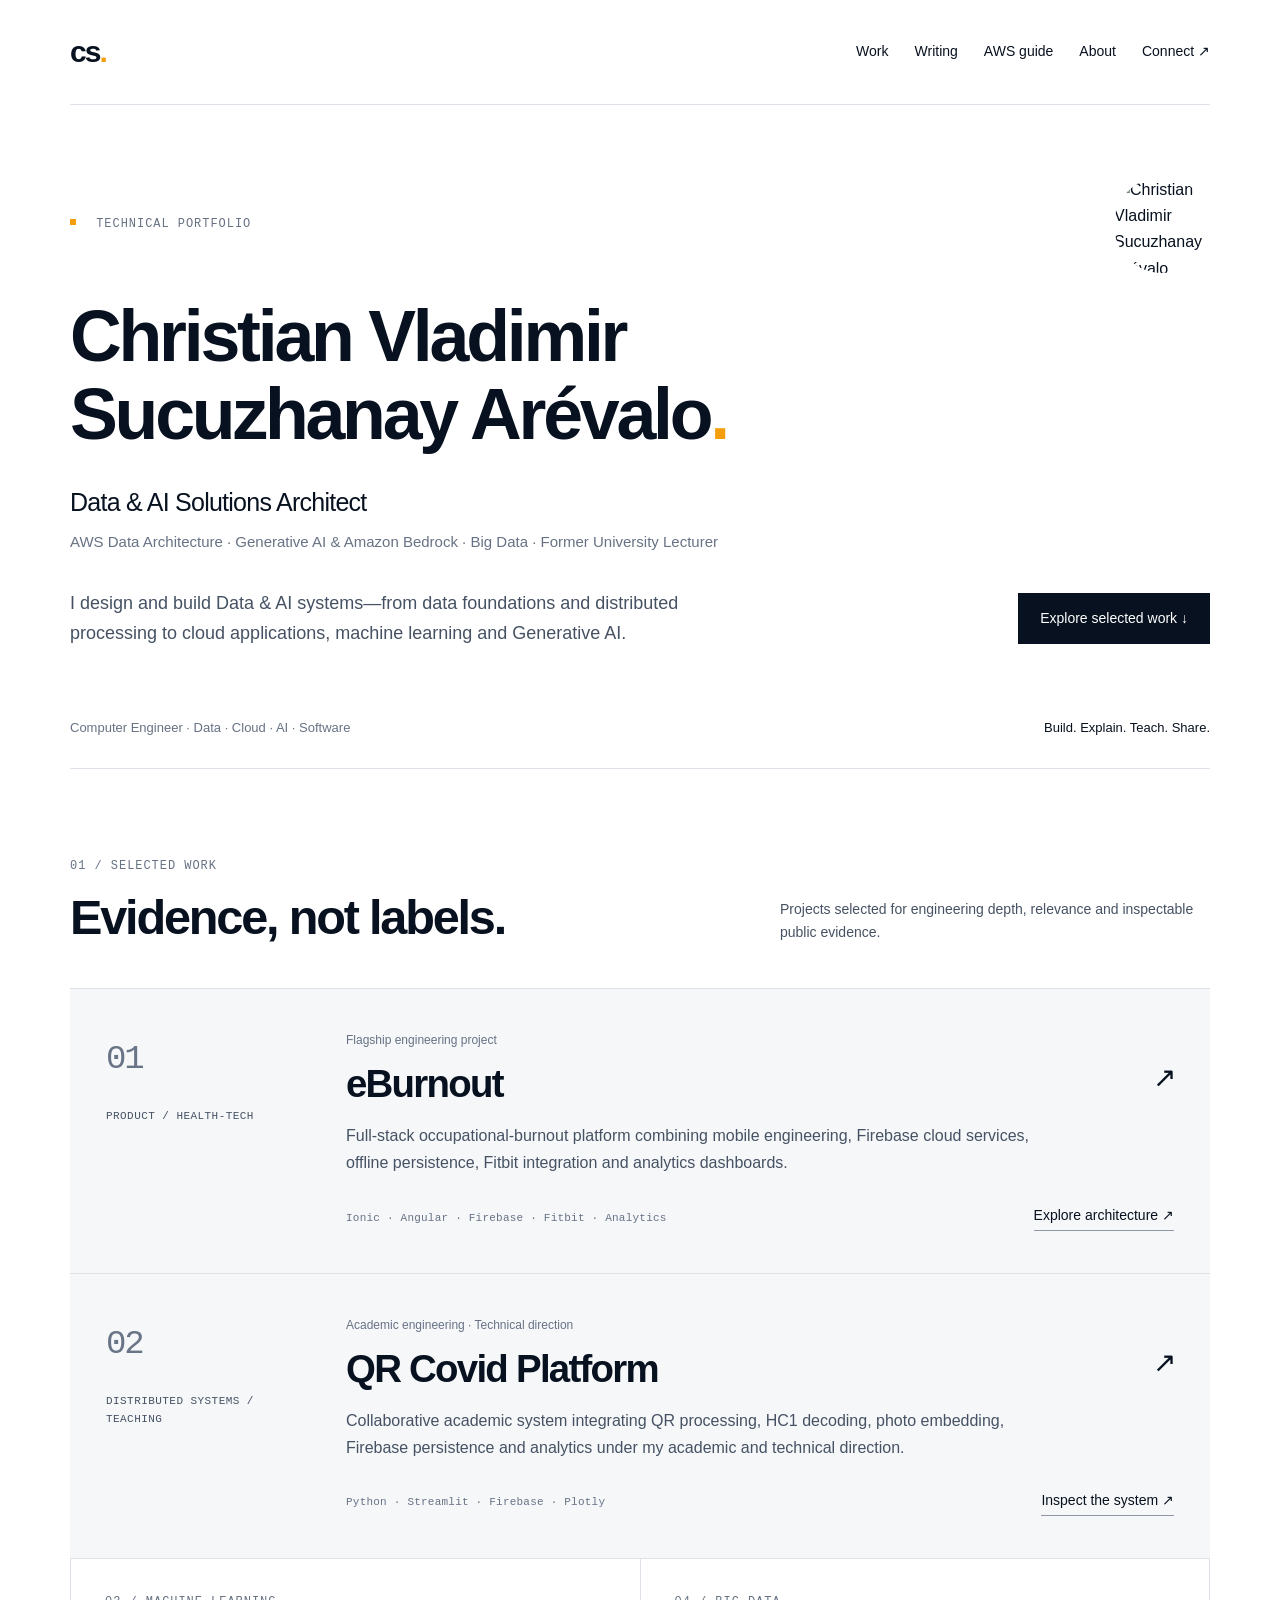
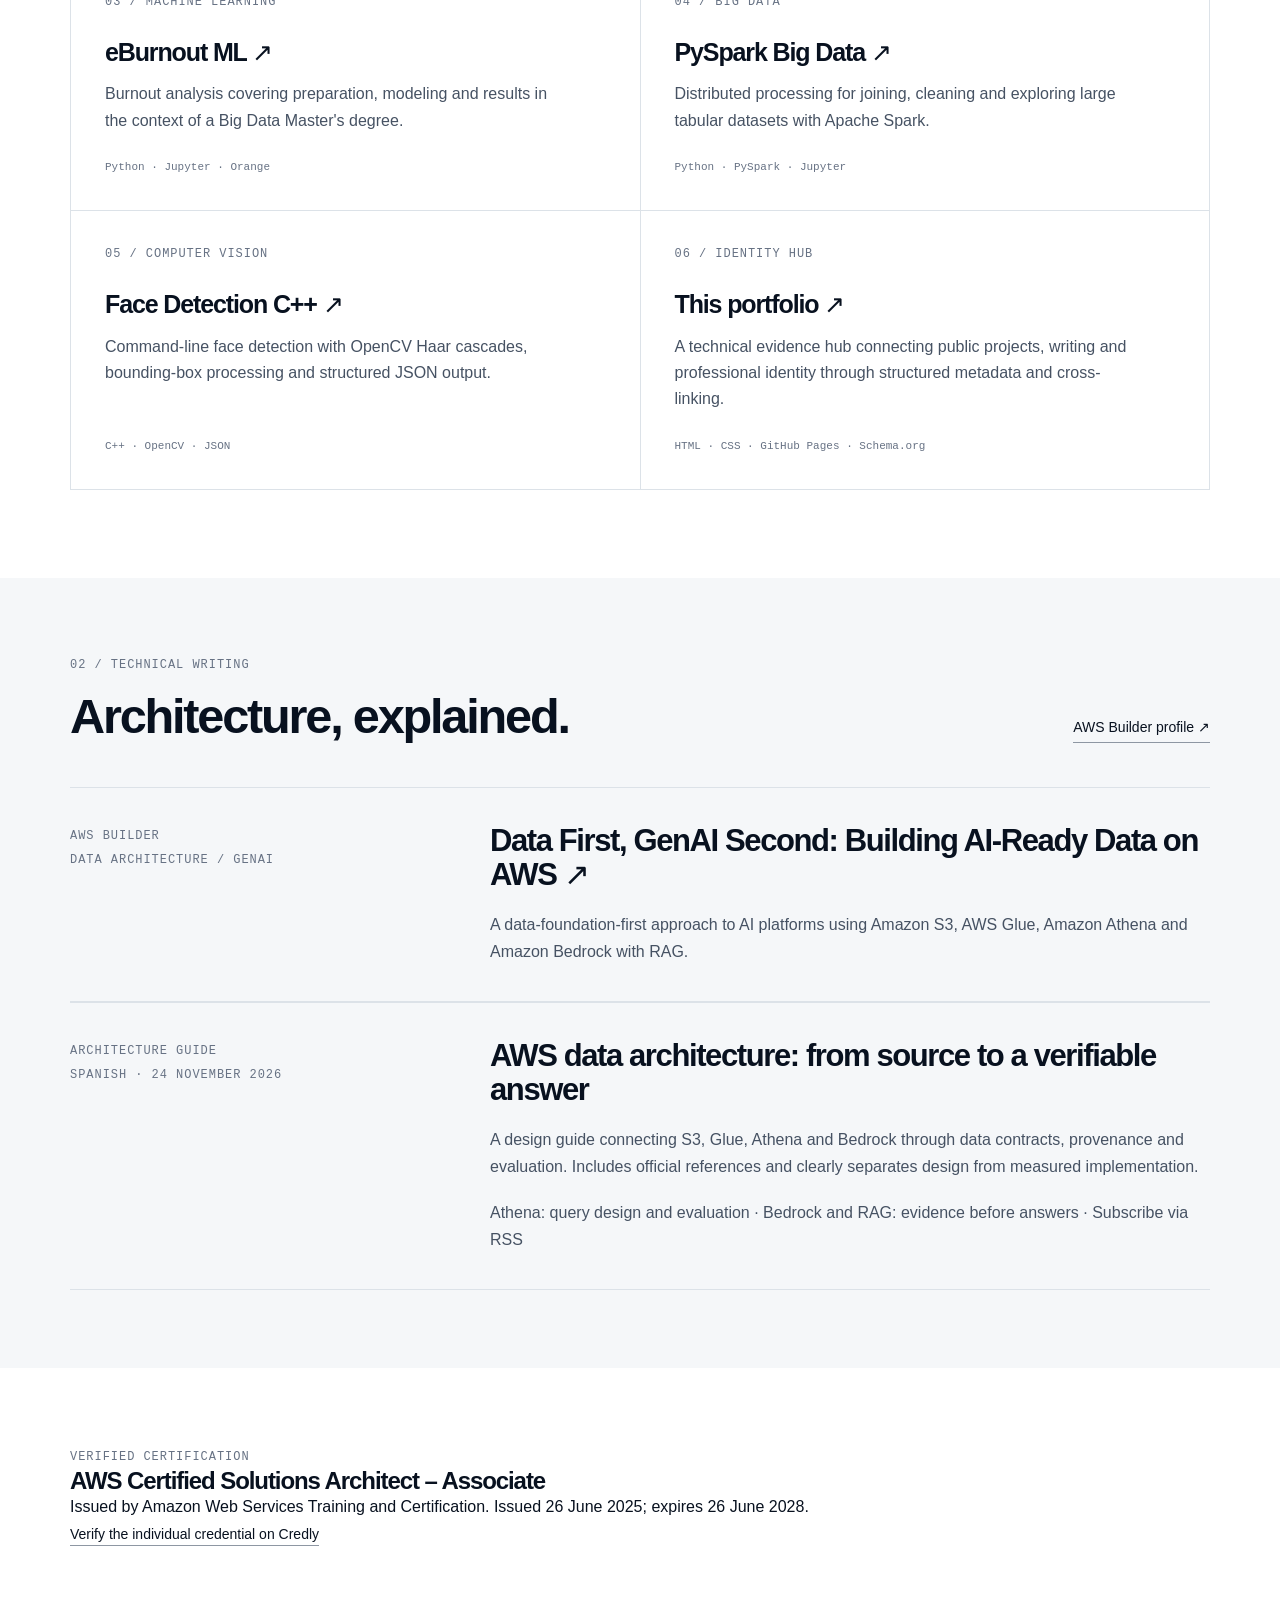
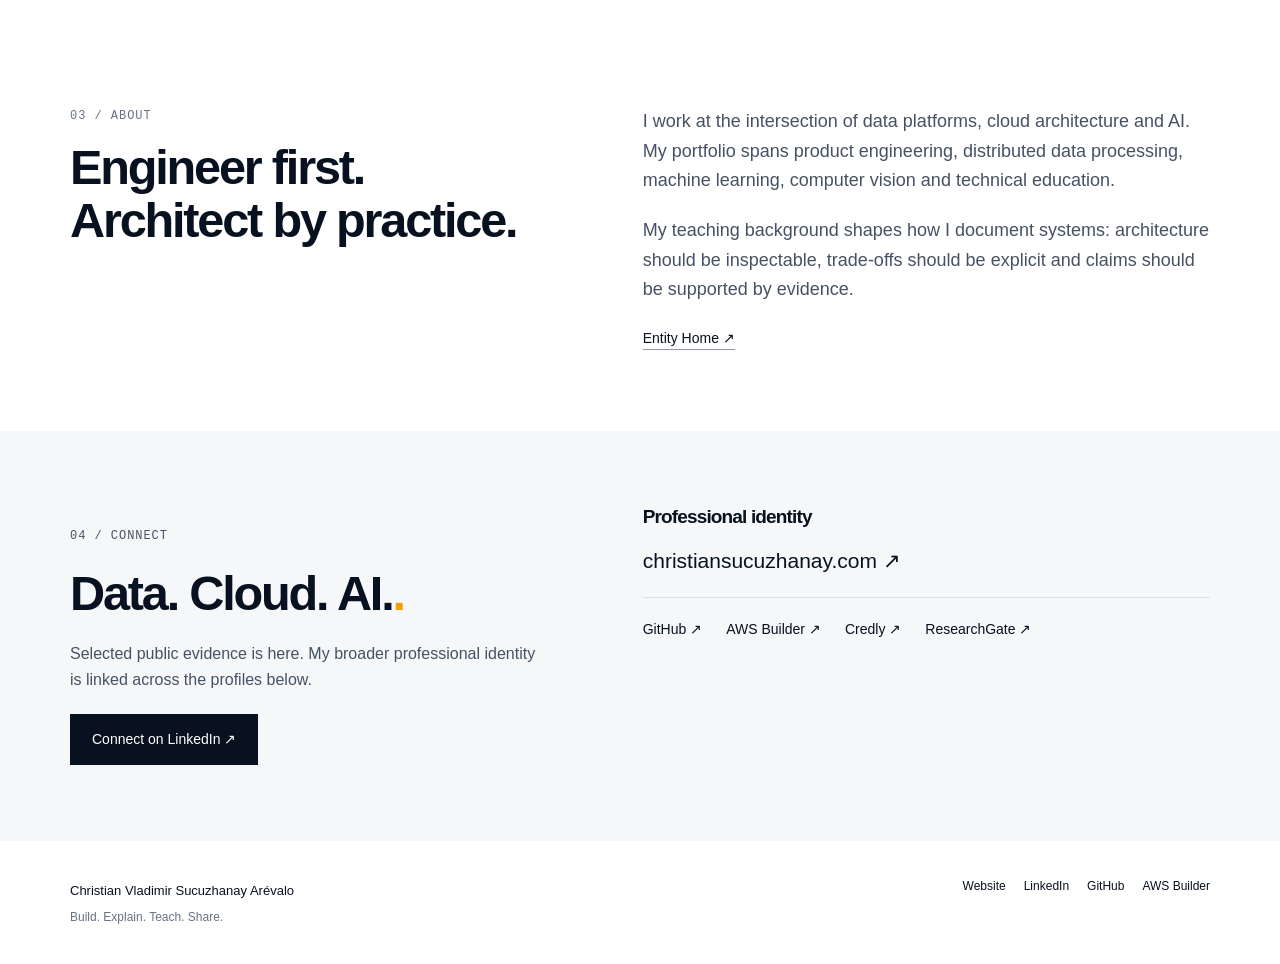
==== commit 907be118: "feat: expose AWS guide in navigation and verify Pages before automatic IndexNow notification" ====
--- a/index.html
+++ b/index.html
@@ -169,7 +169,7 @@
 <header class="site-header wrap">
   <a class="brand" href="#main" aria-label="Christian Sucuzhanay, back to top">cs<span>.</span></a>
   <nav aria-label="Main navigation">
-    <a href="#work">Work</a><a href="#writing">Writing</a><a href="#about">About</a><a href="#connect">Connect ↗</a>
+    <a href="#work">Work</a><a href="#writing">Writing</a><a href="/topics/aws-data-architecture/">AWS guide</a><a href="#about">About</a><a href="#connect">Connect ↗</a>
   </nav>
 </header>
 
